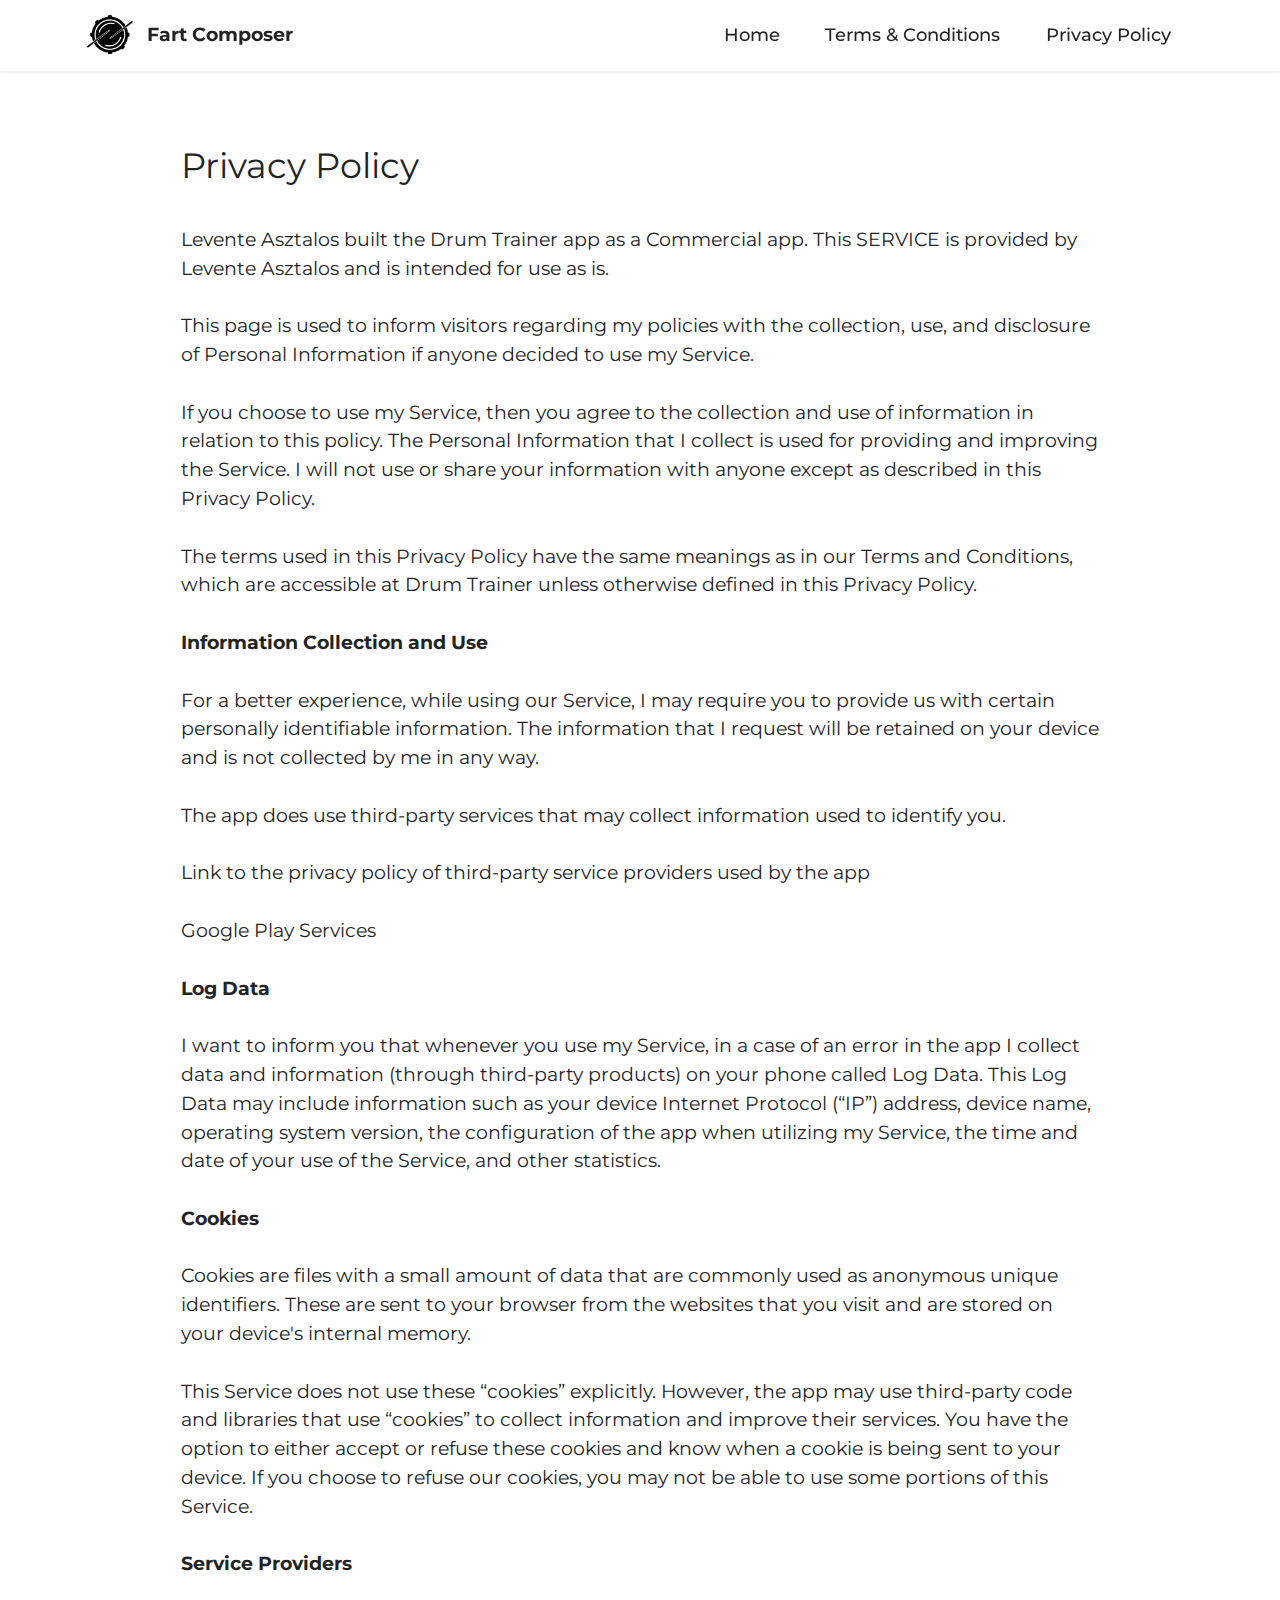
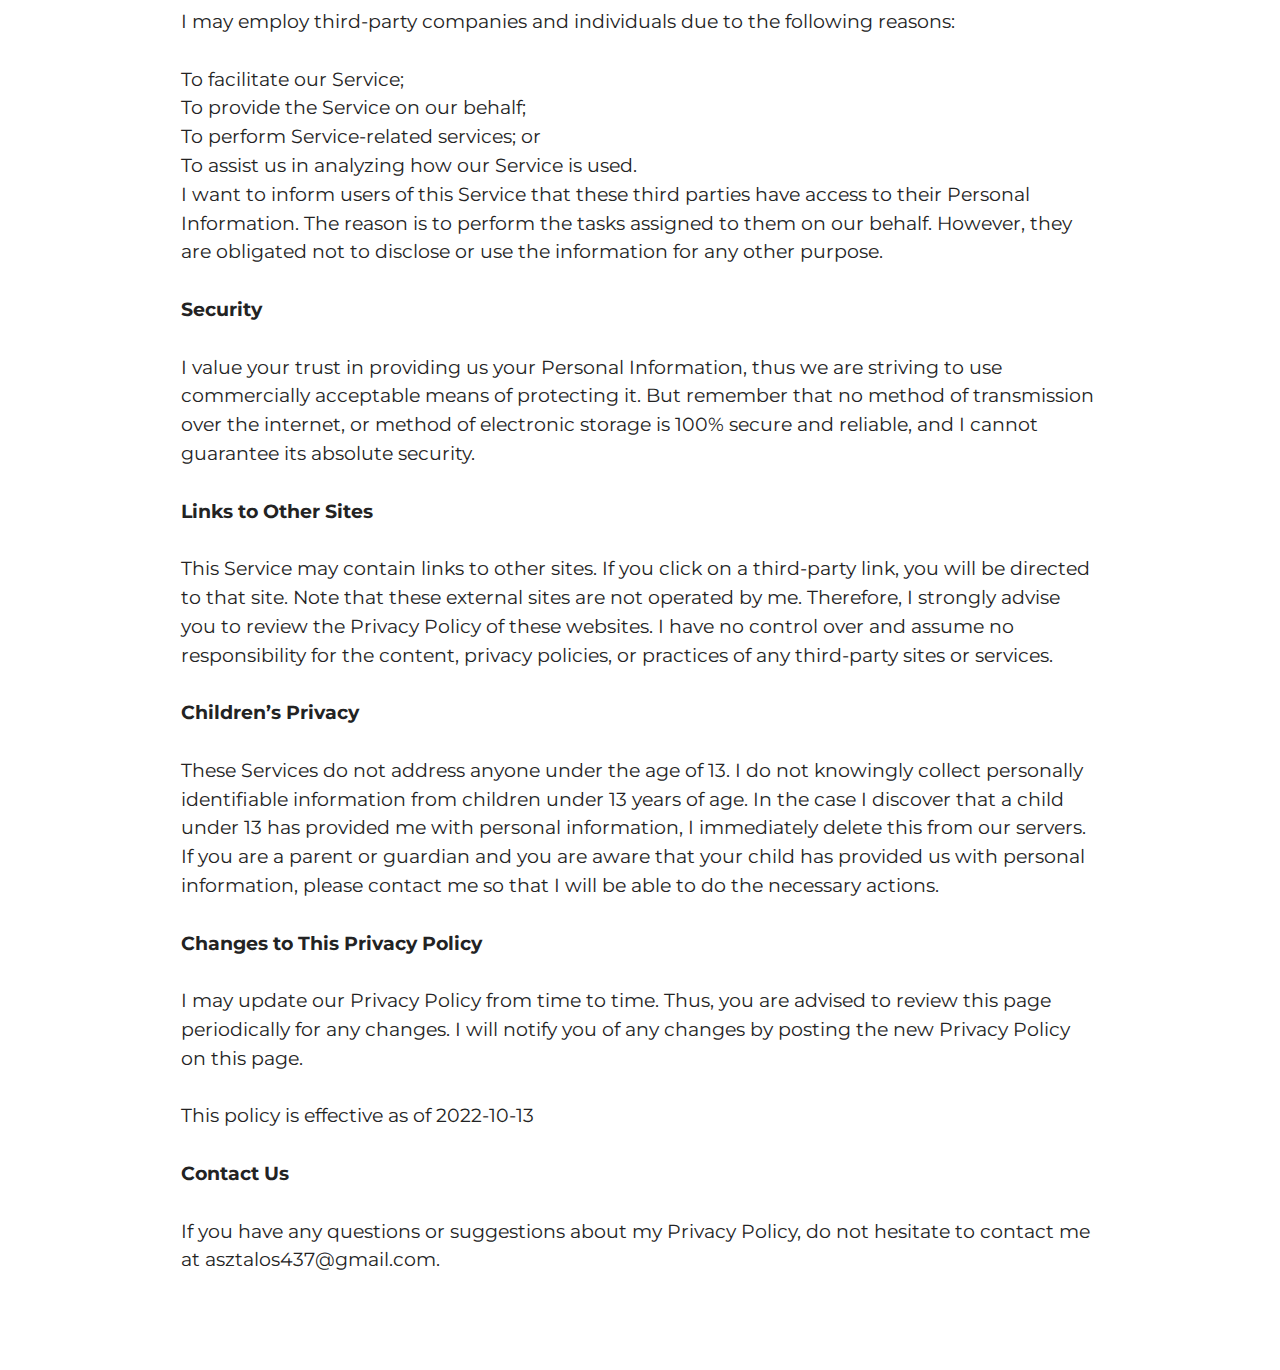
==== privacy.html @ 800f717a "test web hosting" ====
<!DOCTYPE html>
<html  >
<head>
  <!-- Site made with Mobirise Website Builder v5.6.8, https://mobirise.com -->
  <meta charset="UTF-8">
  <meta http-equiv="X-UA-Compatible" content="IE=edge">
  <meta name="generator" content="Mobirise v5.6.8, mobirise.com">
  <meta name="twitter:card" content="summary_large_image"/>
  <meta name="twitter:image:src" content="">
  <meta property="og:image" content="">
  <meta name="twitter:title" content="Privacy Policy">
  <meta name="viewport" content="width=device-width, initial-scale=1, minimum-scale=1">
  <link rel="shortcut icon" href="assets/images/appstore-80x80.png" type="image/x-icon">
  <meta name="description" content="">
  
  
  <title>Privacy Policy</title>
  <link rel="stylesheet" href="assets/bootstrap/css/bootstrap.min.css">
  <link rel="stylesheet" href="assets/bootstrap/css/bootstrap-grid.min.css">
  <link rel="stylesheet" href="assets/bootstrap/css/bootstrap-reboot.min.css">
  <link rel="stylesheet" href="assets/dropdown/css/style.css">
  <link rel="stylesheet" href="assets/socicon/css/styles.css">
  <link rel="stylesheet" href="assets/theme/css/style.css">
  <link rel="preload" href="https://fonts.googleapis.com/css?family=Montserrat:100,200,300,400,500,600,700,800,900,100i,200i,300i,400i,500i,600i,700i,800i,900i&display=swap" as="style" onload="this.onload=null;this.rel='stylesheet'">
  <noscript><link rel="stylesheet" href="https://fonts.googleapis.com/css?family=Montserrat:100,200,300,400,500,600,700,800,900,100i,200i,300i,400i,500i,600i,700i,800i,900i&display=swap"></noscript>
  <link rel="preload" as="style" href="assets/mobirise/css/mbr-additional.css"><link rel="stylesheet" href="assets/mobirise/css/mbr-additional.css" type="text/css">
  
  
  
  
</head>
<body>
  
  <section data-bs-version="5.1" class="menu menu2 cid-t4uLOa048w" once="menu" id="menu2-q">
    
    <nav class="navbar navbar-dropdown navbar-fixed-top navbar-expand-lg">
        <div class="container">
            <div class="navbar-brand">
                <span class="navbar-logo">
                    <a href="https://drumtrainerapp.com/">
                        <img src="assets/images/appstore-80x80.png" alt="Mobirise Website Builder" style="height: 3rem;">
                    </a>
                </span>
                <span class="navbar-caption-wrap"><a class="navbar-caption text-black text-primary display-7" href="https://drumtrainerapp.com/">Fart Composer</a></span>
            </div>
            <button class="navbar-toggler" type="button" data-toggle="collapse" data-bs-toggle="collapse" data-target="#navbarSupportedContent" data-bs-target="#navbarSupportedContent" aria-controls="navbarNavAltMarkup" aria-expanded="false" aria-label="Toggle navigation">
                <div class="hamburger">
                    <span></span>
                    <span></span>
                    <span></span>
                    <span></span>
                </div>
            </button>
            <div class="collapse navbar-collapse" id="navbarSupportedContent">
                <ul class="navbar-nav nav-dropdown nav-right" data-app-modern-menu="true"><li class="nav-item"><a class="nav-link link text-black text-primary display-4" href="home.html">Home</a></li>
                    <li class="nav-item"><a class="nav-link link text-black text-primary display-4" href="terms.html">Terms &amp; Conditions</a></li>
                    <li class="nav-item"><a class="nav-link link text-black text-primary display-4" href="privacy.html">Privacy Policy</a>
                    </li></ul>
                
                
            </div>
        </div>
    </nav>
</section>

<section data-bs-version="5.1" class="content5 cid-t4uNiTgPEE" id="content5-x">
    
    <div class="container">
        <div class="row justify-content-center">
            <div class="col-md-12 col-lg-10">
                
                <h4 class="mbr-section-subtitle mbr-fonts-style mb-4 display-5">Privacy Policy</h4>
                <p class="mbr-text mbr-fonts-style display-7">Levente Asztalos built the Drum Trainer app as a Commercial app. This SERVICE is provided by Levente Asztalos and is intended for use as is.<br><br>This page is used to inform visitors regarding my policies with the collection, use, and disclosure of Personal Information if anyone decided to use my Service.<br><br>If you choose to use my Service, then you agree to the collection and use of information in relation to this policy. The Personal Information that I collect is used for providing and improving the Service. I will not use or share your information with anyone except as described in this Privacy Policy.<br><br>The terms used in this Privacy Policy have the same meanings as in our Terms and Conditions, which are accessible at Drum Trainer unless otherwise defined in this Privacy Policy.<br><br><strong>Information Collection and Use</strong><br><br>For a better experience, while using our Service, I may require you to provide us with certain personally identifiable information. The information that I request will be retained on your device and is not collected by me in any way.<br><br>The app does use third-party services that may collect information used to identify you.<br><br>Link to the privacy policy of third-party service providers used by the app<br><br>Google Play Services<br><br><strong>Log Data</strong><br><br>I want to inform you that whenever you use my Service, in a case of an error in the app I collect data and information (through third-party products) on your phone called Log Data. This Log Data may include information such as your device Internet Protocol (“IP”) address, device name, operating system version, the configuration of the app when utilizing my Service, the time and date of your use of the Service, and other statistics.<br><br><strong>Cookies</strong><br><br>Cookies are files with a small amount of data that are commonly used as anonymous unique identifiers. These are sent to your browser from the websites that you visit and are stored on your device's internal memory.<br><br>This Service does not use these “cookies” explicitly. However, the app may use third-party code and libraries that use “cookies” to collect information and improve their services. You have the option to either accept or refuse these cookies and know when a cookie is being sent to your device. If you choose to refuse our cookies, you may not be able to use some portions of this Service.<br><br><strong>Service Providers</strong><br><br>I may employ third-party companies and individuals due to the following reasons:<br><br>To facilitate our Service;<br>To provide the Service on our behalf;<br>To perform Service-related services; or<br>To assist us in analyzing how our Service is used.<br>I want to inform users of this Service that these third parties have access to their Personal Information. The reason is to perform the tasks assigned to them on our behalf. However, they are obligated not to disclose or use the information for any other purpose.<br><br><strong>Security</strong><br><br>I value your trust in providing us your Personal Information, thus we are striving to use commercially acceptable means of protecting it. But remember that no method of transmission over the internet, or method of electronic storage is 100% secure and reliable, and I cannot guarantee its absolute security.<br><br><strong>Links to Other Sites</strong><br><br>This Service may contain links to other sites. If you click on a third-party link, you will be directed to that site. Note that these external sites are not operated by me. Therefore, I strongly advise you to review the Privacy Policy of these websites. I have no control over and assume no responsibility for the content, privacy policies, or practices of any third-party sites or services.<br><br><strong>Children’s Privacy</strong><br><br>These Services do not address anyone under the age of 13. I do not knowingly collect personally identifiable information from children under 13 years of age. In the case I discover that a child under 13 has provided me with personal information, I immediately delete this from our servers. If you are a parent or guardian and you are aware that your child has provided us with personal information, please contact me so that I will be able to do the necessary actions.<br><br><strong>Changes to This Privacy Policy</strong><br><br>I may update our Privacy Policy from time to time. Thus, you are advised to review this page periodically for any changes. I will notify you of any changes by posting the new Privacy Policy on this page.<br><br>This policy is effective as of 2022-10-13<br><br><strong>Contact Us</strong><br><br>If you have any questions or suggestions about my Privacy Policy, do not hesitate to contact me at asztalos437@gmail.com.</p>
            </div>
        </div>
    </div>

</body>
</html>
---- assets/dropdown/css/style.css ----
.navbar-dropdown {
  left: 0;
  padding: 0;
  position: absolute;
  right: 0;
  top: 0;
  transition: all 0.45s ease;
  z-index: 1030;
  background: #282828; }
  .navbar-dropdown .navbar-logo {
    margin-right: 0.8rem;
    transition: margin 0.3s ease-in-out;
    vertical-align: middle; }
    .navbar-dropdown .navbar-logo img {
      height: 3.125rem;
      transition: all 0.3s ease-in-out; }
    .navbar-dropdown .navbar-logo.mbr-iconfont {
      font-size: 3.125rem;
      line-height: 3.125rem; }
  .navbar-dropdown .navbar-caption {
    font-weight: 700;
    white-space: normal;
    vertical-align: -4px;
    line-height: 3.125rem !important; }
    .navbar-dropdown .navbar-caption, .navbar-dropdown .navbar-caption:hover {
      color: inherit;
      text-decoration: none; }
  .navbar-dropdown .mbr-iconfont + .navbar-caption {
    vertical-align: -1px; }
  .navbar-dropdown.navbar-fixed-top {
    position: fixed; }
  .navbar-dropdown .navbar-brand span {
    vertical-align: -4px; }
  .navbar-dropdown.bg-color.transparent {
    background: none; }
  .navbar-dropdown.navbar-short .navbar-brand {
    padding: 0.625rem 0; }
    .navbar-dropdown.navbar-short .navbar-brand span {
      vertical-align: -1px; }
  .navbar-dropdown.navbar-short .navbar-caption {
    line-height: 2.375rem !important;
    vertical-align: -2px; }
  .navbar-dropdown.navbar-short .navbar-logo {
    margin-right: 0.5rem; }
    .navbar-dropdown.navbar-short .navbar-logo img {
      height: 2.375rem; }
    .navbar-dropdown.navbar-short .navbar-logo.mbr-iconfont {
      font-size: 2.375rem;
      line-height: 2.375rem; }
  .navbar-dropdown.navbar-short .mbr-table-cell {
    height: 3.625rem; }
  .navbar-dropdown .navbar-close {
    left: 0.6875rem;
    position: fixed;
    top: 0.75rem;
    z-index: 1000; }
  .navbar-dropdown .hamburger-icon {
    content: "";
    display: inline-block;
    vertical-align: middle;
    width: 16px;
    -webkit-box-shadow: 0 -6px 0 1px #282828,0 0 0 1px #282828,0 6px 0 1px #282828;
    -moz-box-shadow: 0 -6px 0 1px #282828,0 0 0 1px #282828,0 6px 0 1px #282828;
    box-shadow: 0 -6px 0 1px #282828,0 0 0 1px #282828,0 6px 0 1px #282828; }

.dropdown-menu .dropdown-toggle[data-toggle="dropdown-submenu"]::after {
  border-bottom: 0.35em solid transparent;
  border-left: 0.35em solid;
  border-right: 0;
  border-top: 0.35em solid transparent;
  margin-left: 0.3rem; }

.dropdown-menu .dropdown-item:focus {
  outline: 0; }

.nav-dropdown {
  font-size: 0.75rem;
  font-weight: 500;
  height: auto !important; }
  .nav-dropdown .nav-btn {
    padding-left: 1rem; }
  .nav-dropdown .link {
    margin: .667em 1.667em;
    font-weight: 500;
    padding: 0;
    transition: color .2s ease-in-out; }
    .nav-dropdown .link.dropdown-toggle {
      margin-right: 2.583em; }
      .nav-dropdown .link.dropdown-toggle::after {
        margin-left: .25rem;
        border-top: 0.35em solid;
        border-right: 0.35em solid transparent;
        border-left: 0.35em solid transparent;
        border-bottom: 0; }
      .nav-dropdown .link.dropdown-toggle[aria-expanded="true"] {
        margin: 0;
        padding: 0.667em 3.263em  0.667em 1.667em; }
  .nav-dropdown .link::after,
  .nav-dropdown .dropdown-item::after {
    color: inherit; }
  .nav-dropdown .btn {
    font-size: 0.75rem;
    font-weight: 700;
    letter-spacing: 0;
    margin-bottom: 0;
    padding-left: 1.25rem;
    padding-right: 1.25rem; }
  .nav-dropdown .dropdown-menu {
    border-radius: 0;
    border: 0;
    left: 0;
    margin: 0;
    padding-bottom: 1.25rem;
    padding-top: 1.25rem;
    position: relative; }
  .nav-dropdown .dropdown-submenu {
    margin-left: 0.125rem;
    top: 0; }
  .nav-dropdown .dropdown-item {
    font-weight: 500;
    line-height: 2;
    padding: 0.3846em 4.615em 0.3846em 1.5385em;
    position: relative;
    transition: color .2s ease-in-out, background-color .2s ease-in-out; }
    .nav-dropdown .dropdown-item::after {
      margin-top: -0.3077em;
      position: absolute;
      right: 1.1538em;
      top: 50%; }
    .nav-dropdown .dropdown-item:focus, .nav-dropdown .dropdown-item:hover {
      background: none; }

@media (max-width: 767px) {
  .nav-dropdown.navbar-toggleable-sm {
    bottom: 0;
    display: none;
    left: 0;
    overflow-x: hidden;
    position: fixed;
    top: 0;
    transform: translateX(-100%);
    -ms-transform: translateX(-100%);
    -webkit-transform: translateX(-100%);
    width: 18.75rem;
    z-index: 999; } }
.nav-dropdown.navbar-toggleable-xl {
  bottom: 0;
  display: none;
  left: 0;
  overflow-x: hidden;
  position: fixed;
  top: 0;
  transform: translateX(-100%);
  -ms-transform: translateX(-100%);
  -webkit-transform: translateX(-100%);
  width: 18.75rem;
  z-index: 999; }

.nav-dropdown-sm {
  display: block !important;
  overflow-x: hidden;
  overflow: auto;
  padding-top: 3.875rem; }
  .nav-dropdown-sm::after {
    content: "";
    display: block;
    height: 3rem;
    width: 100%; }
  .nav-dropdown-sm.collapse.in ~ .navbar-close {
    display: block !important; }
  .nav-dropdown-sm.collapsing, .nav-dropdown-sm.collapse.in {
    transform: translateX(0);
    -ms-transform: translateX(0);
    -webkit-transform: translateX(0);
    transition: all 0.25s ease-out;
    -webkit-transition: all 0.25s ease-out;
    background: #282828; }
  .nav-dropdown-sm.collapsing[aria-expanded="false"] {
    transform: translateX(-100%);
    -ms-transform: translateX(-100%);
    -webkit-transform: translateX(-100%); }
  .nav-dropdown-sm .nav-item {
    display: block;
    margin-left: 0 !important;
    padding-left: 0; }
  .nav-dropdown-sm .link,
  .nav-dropdown-sm .dropdown-item {
    border-top: 1px dotted rgba(255, 255, 255, 0.1);
    font-size: 0.8125rem;
    line-height: 1.6;
    margin: 0 !important;
    padding: 0.875rem 2.4rem 0.875rem 1.5625rem !important;
    position: relative;
    white-space: normal; }
    .nav-dropdown-sm .link:focus, .nav-dropdown-sm .link:hover,
    .nav-dropdown-sm .dropdown-item:focus,
    .nav-dropdown-sm .dropdown-item:hover {
      background: rgba(0, 0, 0, 0.2) !important;
      color: #c0a375; }
  .nav-dropdown-sm .nav-btn {
    position: relative;
    padding: 1.5625rem 1.5625rem 0 1.5625rem; }
    .nav-dropdown-sm .nav-btn::before {
      border-top: 1px dotted rgba(255, 255, 255, 0.1);
      content: "";
      left: 0;
      position: absolute;
      top: 0;
      width: 100%; }
    .nav-dropdown-sm .nav-btn + .nav-btn {
      padding-top: 0.625rem; }
      .nav-dropdown-sm .nav-btn + .nav-btn::before {
        display: none; }
  .nav-dropdown-sm .btn {
    padding: 0.625rem 0; }
  .nav-dropdown-sm .dropdown-toggle[data-toggle="dropdown-submenu"]::after {
    margin-left: .25rem;
    border-top: 0.35em solid;
    border-right: 0.35em solid transparent;
    border-left: 0.35em solid transparent;
    border-bottom: 0; }
  .nav-dropdown-sm .dropdown-toggle[data-toggle="dropdown-submenu"][aria-expanded="true"]::after {
    border-top: 0;
    border-right: 0.35em solid transparent;
    border-left: 0.35em solid transparent;
    border-bottom: 0.35em solid; }
  .nav-dropdown-sm .dropdown-menu {
    margin: 0;
    padding: 0;
    position: relative;
    top: 0;
    left: 0;
    width: 100%;
    border: 0;
    float: none;
    border-radius: 0;
    background: none; }
  .nav-dropdown-sm .dropdown-submenu {
    left: 100%;
    margin-left: 0.125rem;
    margin-top: -1.25rem;
    top: 0; }

.navbar-toggleable-sm .nav-dropdown .dropdown-menu {
  position: absolute; }

.navbar-toggleable-sm .nav-dropdown .dropdown-submenu {
  left: 100%;
  margin-left: 0.125rem;
  margin-top: -1.25rem;
  top: 0; }

.navbar-toggleable-sm.opened .nav-dropdown .dropdown-menu {
  position: relative; }

.navbar-toggleable-sm.opened .nav-dropdown .dropdown-submenu {
  left: 0;
  margin-left: 00rem;
  margin-top: 0rem;
  top: 0; }

.is-builder .nav-dropdown.collapsing {
  transition: none !important; }
---- assets/socicon/css/styles.css ----
@charset "UTF-8";

@font-face {
  font-family: 'Socicon';
  src:  url('../fonts/socicon.eot');
  src:  url('../fonts/socicon.eot?#iefix') format('embedded-opentype'),
    url('../fonts/socicon.woff2') format('woff2'),
    url('../fonts/socicon.ttf') format('truetype'),
    url('../fonts/socicon.woff') format('woff'),
    url('../fonts/socicon.svg#socicon') format('svg');
  font-weight: normal;
  font-style: normal;
  font-display: swap;
}

[data-icon]:before {
  font-family: "socicon" !important;
  content: attr(data-icon);
  font-style: normal !important;
  font-weight: normal !important;
  font-variant: normal !important;
  text-transform: none !important;
  speak: none;
  line-height: 1;
  -webkit-font-smoothing: antialiased;
  -moz-osx-font-smoothing: grayscale;
}

[class^="socicon-"], [class*=" socicon-"] {
  /* use !important to prevent issues with browser extensions that change fonts */
  font-family: 'Socicon' !important;
  speak: none;
  font-style: normal;
  font-weight: normal;
  font-variant: normal;
  text-transform: none;
  line-height: 1;

  /* Better Font Rendering =========== */
  -webkit-font-smoothing: antialiased;
  -moz-osx-font-smoothing: grayscale;
}

.socicon-eitaa:before {
  content: "\e97c";
}
.socicon-soroush:before {
  content: "\e97d";
}
.socicon-bale:before {
  content: "\e97e";
}
.socicon-zazzle:before {
  content: "\e97b";
}
.socicon-society6:before {
  content: "\e97a";
}
.socicon-redbubble:before {
  content: "\e979";
}
.socicon-avvo:before {
  content: "\e978";
}
.socicon-stitcher:before {
  content: "\e977";
}
.socicon-googlehangouts:before {
  content: "\e974";
}
.socicon-dlive:before {
  content: "\e975";
}
.socicon-vsco:before {
  content: "\e976";
}
.socicon-flipboard:before {
  content: "\e973";
}
.socicon-ubuntu:before {
  content: "\e958";
}
.socicon-artstation:before {
  content: "\e959";
}
.socicon-invision:before {
  content: "\e95a";
}
.socicon-torial:before {
  content: "\e95b";
}
.socicon-collectorz:before {
  content: "\e95c";
}
.socicon-seenthis:before {
  content: "\e95d";
}
.socicon-googleplaymusic:before {
  content: "\e95e";
}
.socicon-debian:before {
  content: "\e95f";
}
.socicon-filmfreeway:before {
  content: "\e960";
}
.socicon-gnome:before {
  content: "\e961";
}
.socicon-itchio:before {
  content: "\e962";
}
.socicon-jamendo:before {
  content: "\e963";
}
.socicon-mix:before {
  content: "\e964";
}
.socicon-sharepoint:before {
  content: "\e965";
}
.socicon-tinder:before {
  content: "\e966";
}
.socicon-windguru:before {
  content: "\e967";
}
.socicon-cdbaby:before {
  content: "\e968";
}
.socicon-elementaryos:before {
  content: "\e969";
}
.socicon-stage32:before {
  content: "\e96a";
}
.socicon-tiktok:before {
  content: "\e96b";
}
.socicon-gitter:before {
  content: "\e96c";
}
.socicon-letterboxd:before {
  content: "\e96d";
}
.socicon-threema:before {
  content: "\e96e";
}
.socicon-splice:before {
  content: "\e96f";
}
.socicon-metapop:before {
  content: "\e970";
}
.socicon-naver:before {
  content: "\e971";
}
.socicon-remote:before {
  content: "\e972";
}
.socicon-internet:before {
  content: "\e957";
}
.socicon-moddb:before {
  content: "\e94b";
}
.socicon-indiedb:before {
  content: "\e94c";
}
.socicon-traxsource:before {
  content: "\e94d";
}
.socicon-gamefor:before {
  content: "\e94e";
}
.socicon-pixiv:before {
  content: "\e94f";
}
.socicon-myanimelist:before {
  content: "\e950";
}
.socicon-blackberry:before {
  content: "\e951";
}
.socicon-wickr:before {
  content: "\e952";
}
.socicon-spip:before {
  content: "\e953";
}
.socicon-napster:before {
  content: "\e954";
}
.socicon-beatport:before {
  content: "\e955";
}
.socicon-hackerone:before {
  content: "\e956";
}
.socicon-hackernews:before {
  content: "\e946";
}
.socicon-smashwords:before {
  content: "\e947";
}
.socicon-kobo:before {
  content: "\e948";
}
.socicon-bookbub:before {
  content: "\e949";
}
.socicon-mailru:before {
  content: "\e94a";
}
.socicon-gitlab:before {
  content: "\e945";
}
.socicon-instructables:before {
  content: "\e944";
}
.socicon-portfolio:before {
  content: "\e943";
}
.socicon-codered:before {
  content: "\e940";
}
.socicon-origin:before {
  content: "\e941";
}
.socicon-nextdoor:before {
  content: "\e942";
}
.socicon-udemy:before {
  content: "\e93f";
}
.socicon-livemaster:before {
  content: "\e93e";
}
.socicon-crunchbase:before {
  content: "\e93b";
}
.socicon-homefy:before {
  content: "\e93c";
}
.socicon-calendly:before {
  content: "\e93d";
}
.socicon-realtor:before {
  content: "\e90f";
}
.socicon-tidal:before {
  content: "\e910";
}
.socicon-qobuz:before {
  content: "\e911";
}
.socicon-natgeo:before {
  content: "\e912";
}
.socicon-mastodon:before {
  content: "\e913";
}
.socicon-unsplash:before {
  content: "\e914";
}
.socicon-homeadvisor:before {
  content: "\e915";
}
.socicon-angieslist:before {
  content: "\e916";
}
.socicon-codepen:before {
  content: "\e917";
}
.socicon-slack:before {
  content: "\e918";
}
.socicon-openaigym:before {
  content: "\e919";
}
.socicon-logmein:before {
  content: "\e91a";
}
.socicon-fiverr:before {
  content: "\e91b";
}
.socicon-gotomeeting:before {
  content: "\e91c";
}
.socicon-aliexpress:before {
  content: "\e91d";
}
.socicon-guru:before {
  content: "\e91e";
}
.socicon-appstore:before {
  content: "\e91f";
}
.socicon-homes:before {
  content: "\e920";
}
.socicon-zoom:before {
  content: "\e921";
}
.socicon-alibaba:before {
  content: "\e922";
}
.socicon-craigslist:before {
  content: "\e923";
}
.socicon-wix:before {
  content: "\e924";
}
.socicon-redfin:before {
  content: "\e925";
}
.socicon-googlecalendar:before {
  content: "\e926";
}
.socicon-shopify:before {
  content: "\e927";
}
.socicon-freelancer:before {
  content: "\e928";
}
.socicon-seedrs:before {
  content: "\e929";
}
.socicon-bing:before {
  content: "\e92a";
}
.socicon-doodle:before {
  content: "\e92b";
}
.socicon-bonanza:before {
  content: "\e92c";
}
.socicon-squarespace:before {
  content: "\e92d";
}
.socicon-toptal:before {
  content: "\e92e";
}
.socicon-gust:before {
  content: "\e92f";
}
.socicon-ask:before {
  content: "\e930";
}
.socicon-trulia:before {
  content: "\e931";
}
.socicon-loomly:before {
  content: "\e932";
}
.socicon-ghost:before {
  content: "\e933";
}
.socicon-upwork:before {
  content: "\e934";
}
.socicon-fundable:before {
  content: "\e935";
}
.socicon-booking:before {
  content: "\e936";
}
.socicon-googlemaps:before {
  content: "\e937";
}
.socicon-zillow:before {
  content: "\e938";
}
.socicon-niconico:before {
  content: "\e939";
}
.socicon-toneden:before {
  content: "\e93a";
}
.socicon-augment:before {
  content: "\e908";
}
.socicon-bitbucket:before {
  content: "\e909";
}
.socicon-fyuse:before {
  content: "\e90a";
}
.socicon-yt-gaming:before {
  content: "\e90b";
}
.socicon-sketchfab:before {
  content: "\e90c";
}
.socicon-mobcrush:before {
  content: "\e90d";
}
.socicon-microsoft:before {
  content: "\e90e";
}
.socicon-pandora:before {
  content: "\e907";
}
.socicon-messenger:before {
  content: "\e906";
}
.socicon-gamewisp:before {
  content: "\e905";
}
.socicon-bloglovin:before {
  content: "\e904";
}
.socicon-tunein:before {
  content: "\e903";
}
.socicon-gamejolt:before {
  content: "\e901";
}
.socicon-trello:before {
  content: "\e902";
}
.socicon-spreadshirt:before {
  content: "\e900";
}
.socicon-500px:before {
  content: "\e000";
}
.socicon-8tracks:before {
  content: "\e001";
}
.socicon-airbnb:before {
  content: "\e002";
}
.socicon-alliance:before {
  content: "\e003";
}
.socicon-amazon:before {
  content: "\e004";
}
.socicon-amplement:before {
  content: "\e005";
}
.socicon-android:before {
  content: "\e006";
}
.socicon-angellist:before {
  content: "\e007";
}
.socicon-apple:before {
  content: "\e008";
}
.socicon-appnet:before {
  content: "\e009";
}
.socicon-baidu:before {
  content: "\e00a";
}
.socicon-bandcamp:before {
  content: "\e00b";
}
.socicon-battlenet:before {
  content: "\e00c";
}
.socicon-mixer:before {
  content: "\e00d";
}
.socicon-bebee:before {
  content: "\e00e";
}
.socicon-bebo:before {
  content: "\e00f";
}
.socicon-behance:before {
  content: "\e010";
}
.socicon-blizzard:before {
  content: "\e011";
}
.socicon-blogger:before {
  content: "\e012";
}
.socicon-buffer:before {
  content: "\e013";
}
.socicon-chrome:before {
  content: "\e014";
}
.socicon-coderwall:before {
  content: "\e015";
}
.socicon-curse:before {
  content: "\e016";
}
.socicon-dailymotion:before {
  content: "\e017";
}
.socicon-deezer:before {
  content: "\e018";
}
.socicon-delicious:before {
  content: "\e019";
}
.socicon-deviantart:before {
  content: "\e01a";
}
.socicon-diablo:before {
  content: "\e01b";
}
.socicon-digg:before {
  content: "\e01c";
}
.socicon-discord:before {
  content: "\e01d";
}
.socicon-disqus:before {
  content: "\e01e";
}
.socicon-douban:before {
  content: "\e01f";
}
.socicon-draugiem:before {
  content: "\e020";
}
.socicon-dribbble:before {
  content: "\e021";
}
.socicon-drupal:before {
  content: "\e022";
}
.socicon-ebay:before {
  content: "\e023";
}
.socicon-ello:before {
  content: "\e024";
}
.socicon-endomodo:before {
  content: "\e025";
}
.socicon-envato:before {
  content: "\e026";
}
.socicon-etsy:before {
  content: "\e027";
}
.socicon-facebook:before {
  content: "\e028";
}
.socicon-feedburner:before {
  content: "\e029";
}
.socicon-filmweb:before {
  content: "\e02a";
}
.socicon-firefox:before {
  content: "\e02b";
}
.socicon-flattr:before {
  content: "\e02c";
}
.socicon-flickr:before {
  content: "\e02d";
}
.socicon-formulr:before {
  content: "\e02e";
}
.socicon-forrst:before {
  content: "\e02f";
}
.socicon-foursquare:before {
  content: "\e030";
}
.socicon-friendfeed:before {
  content: "\e031";
}
.socicon-github:before {
  content: "\e032";
}
.socicon-goodreads:before {
  content: "\e033";
}
.socicon-google:before {
  content: "\e034";
}
.socicon-googlescholar:before {
  content: "\e035";
}
.socicon-googlegroups:before {
  content: "\e036";
}
.socicon-googlephotos:before {
  content: "\e037";
}
.socicon-googleplus:before {
  content: "\e038";
}
.socicon-grooveshark:before {
  content: "\e039";
}
.socicon-hackerrank:before {
  content: "\e03a";
}
.socicon-hearthstone:before {
  content: "\e03b";
}
.socicon-hellocoton:before {
  content: "\e03c";
}
.socicon-heroes:before {
  content: "\e03d";
}
.socicon-smashcast:before {
  content: "\e03e";
}
.socicon-horde:before {
  content: "\e03f";
}
.socicon-houzz:before {
  content: "\e040";
}
.socicon-icq:before {
  content: "\e041";
}
.socicon-identica:before {
  content: "\e042";
}
.socicon-imdb:before {
  content: "\e043";
}
.socicon-instagram:before {
  content: "\e044";
}
.socicon-issuu:before {
  content: "\e045";
}
.socicon-istock:before {
  content: "\e046";
}
.socicon-itunes:before {
  content: "\e047";
}
.socicon-keybase:before {
  content: "\e048";
}
.socicon-lanyrd:before {
  content: "\e049";
}
.socicon-lastfm:before {
  content: "\e04a";
}
.socicon-line:before {
  content: "\e04b";
}
.socicon-linkedin:before {
  content: "\e04c";
}
.socicon-livejournal:before {
  content: "\e04d";
}
.socicon-lyft:before {
  content: "\e04e";
}
.socicon-macos:before {
  content: "\e04f";
}
.socicon-mail:before {
  content: "\e050";
}
.socicon-medium:before {
  content: "\e051";
}
.socicon-meetup:before {
  content: "\e052";
}
.socicon-mixcloud:before {
  content: "\e053";
}
.socicon-modelmayhem:before {
  content: "\e054";
}
.socicon-mumble:before {
  content: "\e055";
}
.socicon-myspace:before {
  content: "\e056";
}
.socicon-newsvine:before {
  content: "\e057";
}
.socicon-nintendo:before {
  content: "\e058";
}
.socicon-npm:before {
  content: "\e059";
}
.socicon-odnoklassniki:before {
  content: "\e05a";
}
.socicon-openid:before {
  content: "\e05b";
}
.socicon-opera:before {
  content: "\e05c";
}
.socicon-outlook:before {
  content: "\e05d";
}
.socicon-overwatch:before {
  content: "\e05e";
}
.socicon-patreon:before {
  content: "\e05f";
}
.socicon-paypal:before {
  content: "\e060";
}
.socicon-periscope:before {
  content: "\e061";
}
.socicon-persona:before {
  content: "\e062";
}
.socicon-pinterest:before {
  content: "\e063";
}
.socicon-play:before {
  content: "\e064";
}
.socicon-player:before {
  content: "\e065";
}
.socicon-playstation:before {
  content: "\e066";
}
.socicon-pocket:before {
  content: "\e067";
}
.socicon-qq:before {
  content: "\e068";
}
.socicon-quora:before {
  content: "\e069";
}
.socicon-raidcall:before {
  content: "\e06a";
}
.socicon-ravelry:before {
  content: "\e06b";
}
.socicon-reddit:before {
  content: "\e06c";
}
.socicon-renren:before {
  content: "\e06d";
}
.socicon-researchgate:before {
  content: "\e06e";
}
.socicon-residentadvisor:before {
  content: "\e06f";
}
.socicon-reverbnation:before {
  content: "\e070";
}
.socicon-rss:before {
  content: "\e071";
}
.socicon-sharethis:before {
  content: "\e072";
}
.socicon-skype:before {
  content: "\e073";
}
.socicon-slideshare:before {
  content: "\e074";
}
.socicon-smugmug:before {
  content: "\e075";
}
.socicon-snapchat:before {
  content: "\e076";
}
.socicon-songkick:before {
  content: "\e077";
}
.socicon-soundcloud:before {
  content: "\e078";
}
.socicon-spotify:before {
  content: "\e079";
}
.socicon-stackexchange:before {
  content: "\e07a";
}
.socicon-stackoverflow:before {
  content: "\e07b";
}
.socicon-starcraft:before {
  content: "\e07c";
}
.socicon-stayfriends:before {
  content: "\e07d";
}
.socicon-steam:before {
  content: "\e07e";
}
.socicon-storehouse:before {
  content: "\e07f";
}
.socicon-strava:before {
  content: "\e080";
}
.socicon-streamjar:before {
  content: "\e081";
}
.socicon-stumbleupon:before {
  content: "\e082";
}
.socicon-swarm:before {
  content: "\e083";
}
.socicon-teamspeak:before {
  content: "\e084";
}
.socicon-teamviewer:before {
  content: "\e085";
}
.socicon-technorati:before {
  content: "\e086";
}
.socicon-telegram:before {
  content: "\e087";
}
.socicon-tripadvisor:before {
  content: "\e088";
}
.socicon-tripit:before {
  content: "\e089";
}
.socicon-triplej:before {
  content: "\e08a";
}
.socicon-tumblr:before {
  content: "\e08b";
}
.socicon-twitch:before {
  content: "\e08c";
}
.socicon-twitter:before {
  content: "\e08d";
}
.socicon-uber:before {
  content: "\e08e";
}
.socicon-ventrilo:before {
  content: "\e08f";
}
.socicon-viadeo:before {
  content: "\e090";
}
.socicon-viber:before {
  content: "\e091";
}
.socicon-viewbug:before {
  content: "\e092";
}
.socicon-vimeo:before {
  content: "\e093";
}
.socicon-vine:before {
  content: "\e094";
}
.socicon-vkontakte:before {
  content: "\e095";
}
.socicon-warcraft:before {
  content: "\e096";
}
.socicon-wechat:before {
  content: "\e097";
}
.socicon-weibo:before {
  content: "\e098";
}
.socicon-whatsapp:before {
  content: "\e099";
}
.socicon-wikipedia:before {
  content: "\e09a";
}
.socicon-windows:before {
  content: "\e09b";
}
.socicon-wordpress:before {
  content: "\e09c";
}
.socicon-wykop:before {
  content: "\e09d";
}
.socicon-xbox:before {
  content: "\e09e";
}
.socicon-xing:before {
  content: "\e09f";
}
.socicon-yahoo:before {
  content: "\e0a0";
}
.socicon-yammer:before {
  content: "\e0a1";
}
.socicon-yandex:before {
  content: "\e0a2";
}
.socicon-yelp:before {
  content: "\e0a3";
}
.socicon-younow:before {
  content: "\e0a4";
}
.socicon-youtube:before {
  content: "\e0a5";
}
.socicon-zapier:before {
  content: "\e0a6";
}
.socicon-zerply:before {
  content: "\e0a7";
}
.socicon-zomato:before {
  content: "\e0a8";
}
.socicon-zynga:before {
  content: "\e0a9";
}
---- assets/theme/css/style.css ----
@charset "UTF-8";
section {
  background-color: #ffffff;
}

body {
  font-style: normal;
  line-height: 1.5;
  font-weight: 400;
  color: #232323;
  position: relative;
}

button {
  background-color: transparent;
  border-color: transparent;
}

section,
.container,
.container-fluid {
  position: relative;
  word-wrap: break-word;
}

a.mbr-iconfont:hover {
  text-decoration: none;
}

.article .lead p,
.article .lead ul,
.article .lead ol,
.article .lead pre,
.article .lead blockquote {
  margin-bottom: 0;
}

a {
  font-style: normal;
  font-weight: 400;
  cursor: pointer;
}
a, a:hover {
  text-decoration: none;
}

.mbr-section-title {
  font-style: normal;
  line-height: 1.3;
}

.mbr-section-subtitle {
  line-height: 1.3;
}

.mbr-text {
  font-style: normal;
  line-height: 1.7;
}

h1,
h2,
h3,
h4,
h5,
h6,
.display-1,
.display-2,
.display-4,
.display-5,
.display-7,
span,
p,
a {
  line-height: 1;
  word-break: break-word;
  word-wrap: break-word;
  font-weight: 400;
}

b,
strong {
  font-weight: bold;
}

input:-webkit-autofill, input:-webkit-autofill:hover, input:-webkit-autofill:focus, input:-webkit-autofill:active {
  transition-delay: 9999s;
  -webkit-transition-property: background-color, color;
  transition-property: background-color, color;
}

textarea[type=hidden] {
  display: none;
}

section {
  background-position: 50% 50%;
  background-repeat: no-repeat;
  background-size: cover;
}
section .mbr-background-video,
section .mbr-background-video-preview {
  position: absolute;
  bottom: 0;
  left: 0;
  right: 0;
  top: 0;
}

.hidden {
  visibility: hidden;
}

.mbr-z-index20 {
  z-index: 20;
}

/*! Base colors */
.mbr-white {
  color: #ffffff;
}

.mbr-black {
  color: #111111;
}

.mbr-bg-white {
  background-color: #ffffff;
}

.mbr-bg-black {
  background-color: #000000;
}

/*! Text-aligns */
.align-left {
  text-align: left;
}

.align-center {
  text-align: center;
}

.align-right {
  text-align: right;
}

/*! Font-weight  */
.mbr-light {
  font-weight: 300;
}

.mbr-regular {
  font-weight: 400;
}

.mbr-semibold {
  font-weight: 500;
}

.mbr-bold {
  font-weight: 700;
}

/*! Media  */
.media-content {
  flex-basis: 100%;
}

.media-container-row {
  display: flex;
  flex-direction: row;
  flex-wrap: wrap;
  justify-content: center;
  align-content: center;
  align-items: start;
}
.media-container-row .media-size-item {
  width: 400px;
}

.media-container-column {
  display: flex;
  flex-direction: column;
  flex-wrap: wrap;
  justify-content: center;
  align-content: center;
  align-items: stretch;
}
.media-container-column > * {
  width: 100%;
}

@media (min-width: 992px) {
  .media-container-row {
    flex-wrap: nowrap;
  }
}
figure {
  margin-bottom: 0;
  overflow: hidden;
}

figure[mbr-media-size] {
  transition: width 0.1s;
}

img,
iframe {
  display: block;
  width: 100%;
}

.card {
  background-color: transparent;
  border: none;
}

.card-box {
  width: 100%;
}

.card-img {
  text-align: center;
  flex-shrink: 0;
  -webkit-flex-shrink: 0;
}

.media {
  max-width: 100%;
  margin: 0 auto;
}

.mbr-figure {
  align-self: center;
}

.media-container > div {
  max-width: 100%;
}

.mbr-figure img,
.card-img img {
  width: 100%;
}

@media (max-width: 991px) {
  .media-size-item {
    width: auto !important;
  }

  .media {
    width: auto;
  }

  .mbr-figure {
    width: 100% !important;
  }
}
/*! Buttons */
.mbr-section-btn {
  margin-left: -0.6rem;
  margin-right: -0.6rem;
  font-size: 0;
}

.btn {
  font-weight: 600;
  border-width: 1px;
  font-style: normal;
  margin: 0.6rem 0.6rem;
  white-space: normal;
  transition: all 0.2s ease-in-out;
  display: inline-flex;
  align-items: center;
  justify-content: center;
  word-break: break-word;
}

.btn-sm {
  font-weight: 600;
  letter-spacing: 0px;
  transition: all 0.3s ease-in-out;
}

.btn-md {
  font-weight: 600;
  letter-spacing: 0px;
  transition: all 0.3s ease-in-out;
}

.btn-lg {
  font-weight: 600;
  letter-spacing: 0px;
  transition: all 0.3s ease-in-out;
}

.btn-form {
  margin: 0;
}
.btn-form:hover {
  cursor: pointer;
}

nav .mbr-section-btn {
  margin-left: 0rem;
  margin-right: 0rem;
}

/*! Btn icon margin */
.btn .mbr-iconfont,
.btn.btn-sm .mbr-iconfont {
  order: 1;
  cursor: pointer;
  margin-left: 0.5rem;
  vertical-align: sub;
}

.btn.btn-md .mbr-iconfont,
.btn.btn-md .mbr-iconfont {
  margin-left: 0.8rem;
}

.mbr-regular {
  font-weight: 400;
}

.mbr-semibold {
  font-weight: 500;
}

.mbr-bold {
  font-weight: 700;
}

[type=submit] {
  -webkit-appearance: none;
}

/*! Full-screen */
.mbr-fullscreen .mbr-overlay {
  min-height: 100vh;
}

.mbr-fullscreen {
  display: flex;
  display: -moz-flex;
  display: -ms-flex;
  display: -o-flex;
  align-items: center;
  min-height: 100vh;
  padding-top: 3rem;
  padding-bottom: 3rem;
}

/*! Map */
.map {
  height: 25rem;
  position: relative;
}
.map iframe {
  width: 100%;
  height: 100%;
}

/*! Scroll to top arrow */
.mbr-arrow-up {
  bottom: 25px;
  right: 90px;
  position: fixed;
  text-align: right;
  z-index: 5000;
  color: #ffffff;
  font-size: 22px;
}

.mbr-arrow-up a {
  background: rgba(0, 0, 0, 0.2);
  border-radius: 50%;
  color: #fff;
  display: inline-block;
  height: 60px;
  width: 60px;
  border: 2px solid #fff;
  outline-style: none !important;
  position: relative;
  text-decoration: none;
  transition: all 0.3s ease-in-out;
  cursor: pointer;
  text-align: center;
}
.mbr-arrow-up a:hover {
  background-color: rgba(0, 0, 0, 0.4);
}
.mbr-arrow-up a i {
  line-height: 60px;
}

.mbr-arrow-up-icon {
  display: block;
  color: #fff;
}

.mbr-arrow-up-icon::before {
  content: "›";
  display: inline-block;
  font-family: serif;
  font-size: 22px;
  line-height: 1;
  font-style: normal;
  position: relative;
  top: 6px;
  left: -4px;
  transform: rotate(-90deg);
}

/*! Arrow Down */
.mbr-arrow {
  position: absolute;
  bottom: 45px;
  left: 50%;
  width: 60px;
  height: 60px;
  cursor: pointer;
  background-color: rgba(80, 80, 80, 0.5);
  border-radius: 50%;
  transform: translateX(-50%);
}
@media (max-width: 767px) {
  .mbr-arrow {
    display: none;
  }
}
.mbr-arrow > a {
  display: inline-block;
  text-decoration: none;
  outline-style: none;
  -webkit-animation: arrowdown 1.7s ease-in-out infinite;
          animation: arrowdown 1.7s ease-in-out infinite;
  color: #ffffff;
}
.mbr-arrow > a > i {
  position: absolute;
  top: -2px;
  left: 15px;
  font-size: 2rem;
}

#scrollToTop a i::before {
  content: "";
  position: absolute;
  display: block;
  border-bottom: 2.5px solid #fff;
  border-left: 2.5px solid #fff;
  width: 27.8%;
  height: 27.8%;
  left: 50%;
  top: 51%;
  transform: translateY(-30%) translateX(-50%) rotate(135deg);
}

@keyframes arrowdown {
  0% {
    transform: translateY(0px);
  }
  50% {
    transform: translateY(-5px);
  }
  100% {
    transform: translateY(0px);
  }
}
@-webkit-keyframes arrowdown {
  0% {
    transform: translateY(0px);
  }
  50% {
    transform: translateY(-5px);
  }
  100% {
    transform: translateY(0px);
  }
}
@media (max-width: 500px) {
  .mbr-arrow-up {
    left: 0;
    right: 0;
    text-align: center;
  }
}
/*Gradients animation*/
@keyframes gradient-animation {
  from {
    background-position: 0% 100%;
    -webkit-animation-timing-function: ease-in-out;
            animation-timing-function: ease-in-out;
  }
  to {
    background-position: 100% 0%;
    -webkit-animation-timing-function: ease-in-out;
            animation-timing-function: ease-in-out;
  }
}
@-webkit-keyframes gradient-animation {
  from {
    background-position: 0% 100%;
    -webkit-animation-timing-function: ease-in-out;
            animation-timing-function: ease-in-out;
  }
  to {
    background-position: 100% 0%;
    -webkit-animation-timing-function: ease-in-out;
            animation-timing-function: ease-in-out;
  }
}
.bg-gradient {
  background-size: 200% 200%;
  animation: gradient-animation 5s infinite alternate;
  -webkit-animation: gradient-animation 5s infinite alternate;
}

.menu .navbar-brand {
  display: -webkit-flex;
}
.menu .navbar-brand span {
  display: flex;
  display: -webkit-flex;
}
.menu .navbar-brand .navbar-caption-wrap {
  display: -webkit-flex;
}
.menu .navbar-brand .navbar-logo img {
  display: -webkit-flex;
  width: auto;
}
@media (min-width: 768px) and (max-width: 991px) {
  .menu .navbar-toggleable-sm .navbar-nav {
    display: -ms-flexbox;
  }
}
@media (max-width: 991px) {
  .menu .navbar-collapse {
    max-height: 93.5vh;
  }
  .menu .navbar-collapse.show {
    overflow: auto;
  }
}
@media (min-width: 992px) {
  .menu .navbar-nav.nav-dropdown {
    display: -webkit-flex;
  }
  .menu .navbar-toggleable-sm .navbar-collapse {
    display: -webkit-flex !important;
  }
  .menu .collapsed .navbar-collapse {
    max-height: 93.5vh;
  }
  .menu .collapsed .navbar-collapse.show {
    overflow: auto;
  }
}
@media (max-width: 767px) {
  .menu .navbar-collapse {
    max-height: 80vh;
  }
}

.nav-link .mbr-iconfont {
  margin-right: 0.5rem;
}

.navbar {
  display: -webkit-flex;
  -webkit-flex-wrap: wrap;
  -webkit-align-items: center;
  -webkit-justify-content: space-between;
}

.navbar-collapse {
  -webkit-flex-basis: 100%;
  -webkit-flex-grow: 1;
  -webkit-align-items: center;
}

.nav-dropdown .link {
  padding: 0.667em 1.667em !important;
  margin: 0 !important;
}

.nav {
  display: -webkit-flex;
  -webkit-flex-wrap: wrap;
}

.row {
  display: -webkit-flex;
  -webkit-flex-wrap: wrap;
}

.justify-content-center {
  -webkit-justify-content: center;
}

.form-inline {
  display: -webkit-flex;
}

.card-wrapper {
  -webkit-flex: 1;
}

.carousel-control {
  z-index: 10;
  display: -webkit-flex;
}

.carousel-controls {
  display: -webkit-flex;
}

.media {
  display: -webkit-flex;
}

.form-group:focus {
  outline: none;
}

.jq-selectbox__select {
  padding: 7px 0;
  position: relative;
}

.jq-selectbox__dropdown {
  overflow: hidden;
  border-radius: 10px;
  position: absolute;
  top: 100%;
  left: 0 !important;
  width: 100% !important;
}

.jq-selectbox__trigger-arrow {
  right: 0;
  transform: translateY(-50%);
}

.jq-selectbox li {
  padding: 1.07em 0.5em;
}

input[type=range] {
  padding-left: 0 !important;
  padding-right: 0 !important;
}

.modal-dialog,
.modal-content {
  height: 100%;
}

.modal-dialog .carousel-inner {
  height: calc(100vh - 1.75rem);
}
@media (max-width: 575px) {
  .modal-dialog .carousel-inner {
    height: calc(100vh - 1rem);
  }
}

.carousel-item {
  text-align: center;
}

.carousel-item img {
  margin: auto;
}

.navbar-toggler {
  align-self: flex-start;
  padding: 0.25rem 0.75rem;
  font-size: 1.25rem;
  line-height: 1;
  background: transparent;
  border: 1px solid transparent;
  border-radius: 0.25rem;
}

.navbar-toggler:focus,
.navbar-toggler:hover {
  text-decoration: none;
  box-shadow: none;
}

.navbar-toggler-icon {
  display: inline-block;
  width: 1.5em;
  height: 1.5em;
  vertical-align: middle;
  content: "";
  background: no-repeat center center;
  background-size: 100% 100%;
}

.navbar-toggler-left {
  position: absolute;
  left: 1rem;
}

.navbar-toggler-right {
  position: absolute;
  right: 1rem;
}

.card-img {
  width: auto;
}

.menu .navbar.collapsed:not(.beta-menu) {
  flex-direction: column;
}

.carousel-item.active,
.carousel-item-next,
.carousel-item-prev {
  display: flex;
}

.note-air-layout .dropup .dropdown-menu,
.note-air-layout .navbar-fixed-bottom .dropdown .dropdown-menu {
  bottom: initial !important;
}

html,
body {
  height: auto;
  min-height: 100vh;
}

.dropup .dropdown-toggle::after {
  display: none;
}

.form-asterisk {
  font-family: initial;
  position: absolute;
  top: -2px;
  font-weight: normal;
}

.form-control-label {
  position: relative;
  cursor: pointer;
  margin-bottom: 0.357em;
  padding: 0;
}

.alert {
  color: #ffffff;
  border-radius: 0;
  border: 0;
  font-size: 1.1rem;
  line-height: 1.5;
  margin-bottom: 1.875rem;
  padding: 1.25rem;
  position: relative;
  text-align: center;
}
.alert.alert-form::after {
  background-color: inherit;
  bottom: -7px;
  content: "";
  display: block;
  height: 14px;
  left: 50%;
  margin-left: -7px;
  position: absolute;
  transform: rotate(45deg);
  width: 14px;
}

.form-control {
  background-color: #ffffff;
  background-clip: border-box;
  color: #232323;
  line-height: 1rem !important;
  height: auto;
  padding: 0.6rem 1.2rem;
  transition: border-color 0.25s ease 0s;
  border: 1px solid transparent !important;
  border-radius: 4px;
  box-shadow: rgba(0, 0, 0, 0.07) 0px 1px 1px 0px, rgba(0, 0, 0, 0.07) 0px 1px 3px 0px, rgba(0, 0, 0, 0.03) 0px 0px 0px 1px;
}
.form-active .form-control:invalid {
  border-color: red;
}

form .row {
  margin-left: -0.6rem;
  margin-right: -0.6rem;
}
form .row [class*=col] {
  padding-left: 0.6rem;
  padding-right: 0.6rem;
}

form .mbr-section-btn {
  margin: 0;
  padding-left: 0.6rem;
  padding-right: 0.6rem;
}

form .btn {
  display: flex;
  padding: 0.6rem 1.2rem;
  margin: 0;
}

form .form-check-input {
  margin-top: 0.5;
}

textarea.form-control {
  line-height: 1.5rem !important;
}

.form-group {
  margin-bottom: 1.2rem;
}

.form-control,
form .btn {
  min-height: 48px;
}

.gdpr-block label span.textGDPR input[name=gdpr] {
  top: 7px;
}

.form-control:focus {
  box-shadow: none;
}

:focus {
  outline: none;
}

.mbr-overlay {
  background-color: #000;
  bottom: 0;
  left: 0;
  opacity: 0.5;
  position: absolute;
  right: 0;
  top: 0;
  z-index: 0;
  pointer-events: none;
}

blockquote {
  font-style: italic;
  padding: 3rem;
  font-size: 1.09rem;
  position: relative;
  border-left: 3px solid;
}

ul,
ol,
pre,
blockquote {
  margin-bottom: 2.3125rem;
}

.mt-4 {
  margin-top: 2rem !important;
}

.mb-4 {
  margin-bottom: 2rem !important;
}

@media (min-width: 992px) {
  .container {
    padding-left: 16px;
    padding-right: 16px;
  }

  .row {
    margin-left: -16px;
    margin-right: -16px;
  }
  .row > [class*=col] {
    padding-left: 16px;
    padding-right: 16px;
  }
}
@media (min-width: 768px) {
  .container-fluid {
    padding-left: 32px;
    padding-right: 32px;
  }
}
@media (min-width: 768px) and (max-width: 991px) {
  .mbr-container {
    padding-left: 32px;
    padding-right: 32px;
  }
}
@media (max-width: 767px) {
  .mbr-container {
    padding-left: 16px;
    padding-right: 16px;
  }
}
.card-wrapper,
.item-wrapper {
  overflow: hidden;
}

.app-video-wrapper > img {
  opacity: 1;
}

.item {
  position: relative;
}

.dropdown-menu .dropdown-menu {
  left: 100%;
}

.dropdown-item + .dropdown-menu {
  display: none;
}

.dropdown-item:hover + .dropdown-menu,
.dropdown-menu:hover {
  display: block;
}

@media (min-aspect-ratio: 16/9) {
  .mbr-video-foreground {
    height: 300% !important;
    top: -100% !important;
  }
}
@media (max-aspect-ratio: 16/9) {
  .mbr-video-foreground {
    width: 300% !important;
    left: -100% !important;
  }
}.engine {
	position: absolute;
	text-indent: -2400px;
	text-align: center;
	padding: 0;
	top: 0;
	left: -2400px;
}
---- assets/mobirise/css/mbr-additional.css ----
body {
  font-family: Jost;
}
.display-1 {
  font-family: 'Montserrat', sans-serif;
  font-size: 4.6rem;
  line-height: 1.1;
}
.display-1 > .mbr-iconfont {
  font-size: 5.75rem;
}
.display-2 {
  font-family: 'Montserrat', sans-serif;
  font-size: 3rem;
  line-height: 1.1;
}
.display-2 > .mbr-iconfont {
  font-size: 3.75rem;
}
.display-4 {
  font-family: 'Montserrat', sans-serif;
  font-size: 1.1rem;
  line-height: 1.5;
}
.display-4 > .mbr-iconfont {
  font-size: 1.375rem;
}
.display-5 {
  font-family: 'Montserrat', sans-serif;
  font-size: 2.2rem;
  line-height: 1.5;
}
.display-5 > .mbr-iconfont {
  font-size: 2.75rem;
}
.display-7 {
  font-family: 'Montserrat', sans-serif;
  font-size: 1.2rem;
  line-height: 1.5;
}
.display-7 > .mbr-iconfont {
  font-size: 1.5rem;
}
/* ---- Fluid typography for mobile devices ---- */
/* 1.4 - font scale ratio ( bootstrap == 1.42857 ) */
/* 100vw - current viewport width */
/* (48 - 20)  48 == 48rem == 768px, 20 == 20rem == 320px(minimal supported viewport) */
/* 0.65 - min scale variable, may vary */
@media (max-width: 992px) {
  .display-1 {
    font-size: 3.68rem;
  }
}
@media (max-width: 768px) {
  .display-1 {
    font-size: 3.22rem;
    font-size: calc( 2.26rem + (4.6 - 2.26) * ((100vw - 20rem) / (48 - 20)));
    line-height: calc( 1.1 * (2.26rem + (4.6 - 2.26) * ((100vw - 20rem) / (48 - 20))));
  }
  .display-2 {
    font-size: 2.4rem;
    font-size: calc( 1.7rem + (3 - 1.7) * ((100vw - 20rem) / (48 - 20)));
    line-height: calc( 1.3 * (1.7rem + (3 - 1.7) * ((100vw - 20rem) / (48 - 20))));
  }
  .display-4 {
    font-size: 0.88rem;
    font-size: calc( 1.0350000000000001rem + (1.1 - 1.0350000000000001) * ((100vw - 20rem) / (48 - 20)));
    line-height: calc( 1.4 * (1.0350000000000001rem + (1.1 - 1.0350000000000001) * ((100vw - 20rem) / (48 - 20))));
  }
  .display-5 {
    font-size: 1.76rem;
    font-size: calc( 1.42rem + (2.2 - 1.42) * ((100vw - 20rem) / (48 - 20)));
    line-height: calc( 1.4 * (1.42rem + (2.2 - 1.42) * ((100vw - 20rem) / (48 - 20))));
  }
  .display-7 {
    font-size: 0.96rem;
    font-size: calc( 1.07rem + (1.2 - 1.07) * ((100vw - 20rem) / (48 - 20)));
    line-height: calc( 1.4 * (1.07rem + (1.2 - 1.07) * ((100vw - 20rem) / (48 - 20))));
  }
}
/* Buttons */
.btn {
  padding: 0.6rem 1.2rem;
  border-radius: 4px;
}
.btn-sm {
  padding: 0.6rem 1.2rem;
  border-radius: 4px;
}
.btn-md {
  padding: 0.6rem 1.2rem;
  border-radius: 4px;
}
.btn-lg {
  padding: 1rem 2.6rem;
  border-radius: 4px;
}
.bg-primary {
  background-color: #6592e6 !important;
}
.bg-success {
  background-color: #40b0bf !important;
}
.bg-info {
  background-color: #47b5ed !important;
}
.bg-warning {
  background-color: #ffe161 !important;
}
.bg-danger {
  background-color: #ff9966 !important;
}
.btn-primary,
.btn-primary:active {
  background-color: #6592e6 !important;
  border-color: #6592e6 !important;
  color: #ffffff !important;
  box-shadow: 0 2px 2px 0 rgba(0, 0, 0, 0.2);
}
.btn-primary:hover,
.btn-primary:focus,
.btn-primary.focus,
.btn-primary.active {
  color: #ffffff !important;
  background-color: #2260d2 !important;
  border-color: #2260d2 !important;
  box-shadow: 0 2px 5px 0 rgba(0, 0, 0, 0.2);
}
.btn-primary.disabled,
.btn-primary:disabled {
  color: #ffffff !important;
  background-color: #2260d2 !important;
  border-color: #2260d2 !important;
}
.btn-secondary,
.btn-secondary:active {
  background-color: #ff6666 !important;
  border-color: #ff6666 !important;
  color: #ffffff !important;
  box-shadow: 0 2px 2px 0 rgba(0, 0, 0, 0.2);
}
.btn-secondary:hover,
.btn-secondary:focus,
.btn-secondary.focus,
.btn-secondary.active {
  color: #ffffff !important;
  background-color: #ff0f0f !important;
  border-color: #ff0f0f !important;
  box-shadow: 0 2px 5px 0 rgba(0, 0, 0, 0.2);
}
.btn-secondary.disabled,
.btn-secondary:disabled {
  color: #ffffff !important;
  background-color: #ff0f0f !important;
  border-color: #ff0f0f !important;
}
.btn-info,
.btn-info:active {
  background-color: #47b5ed !important;
  border-color: #47b5ed !important;
  color: #ffffff !important;
  box-shadow: 0 2px 2px 0 rgba(0, 0, 0, 0.2);
}
.btn-info:hover,
.btn-info:focus,
.btn-info.focus,
.btn-info.active {
  color: #ffffff !important;
  background-color: #148cca !important;
  border-color: #148cca !important;
  box-shadow: 0 2px 5px 0 rgba(0, 0, 0, 0.2);
}
.btn-info.disabled,
.btn-info:disabled {
  color: #ffffff !important;
  background-color: #148cca !important;
  border-color: #148cca !important;
}
.btn-success,
.btn-success:active {
  background-color: #40b0bf !important;
  border-color: #40b0bf !important;
  color: #ffffff !important;
  box-shadow: 0 2px 2px 0 rgba(0, 0, 0, 0.2);
}
.btn-success:hover,
.btn-success:focus,
.btn-success.focus,
.btn-success.active {
  color: #ffffff !important;
  background-color: #2a747e !important;
  border-color: #2a747e !important;
  box-shadow: 0 2px 5px 0 rgba(0, 0, 0, 0.2);
}
.btn-success.disabled,
.btn-success:disabled {
  color: #ffffff !important;
  background-color: #2a747e !important;
  border-color: #2a747e !important;
}
.btn-warning,
.btn-warning:active {
  background-color: #ffe161 !important;
  border-color: #ffe161 !important;
  color: #614f00 !important;
  box-shadow: 0 2px 2px 0 rgba(0, 0, 0, 0.2);
}
.btn-warning:hover,
.btn-warning:focus,
.btn-warning.focus,
.btn-warning.active {
  color: #0a0800 !important;
  background-color: #ffd10a !important;
  border-color: #ffd10a !important;
  box-shadow: 0 2px 5px 0 rgba(0, 0, 0, 0.2);
}
.btn-warning.disabled,
.btn-warning:disabled {
  color: #614f00 !important;
  background-color: #ffd10a !important;
  border-color: #ffd10a !important;
}
.btn-danger,
.btn-danger:active {
  background-color: #ff9966 !important;
  border-color: #ff9966 !important;
  color: #ffffff !important;
  box-shadow: 0 2px 2px 0 rgba(0, 0, 0, 0.2);
}
.btn-danger:hover,
.btn-danger:focus,
.btn-danger.focus,
.btn-danger.active {
  color: #ffffff !important;
  background-color: #ff5f0f !important;
  border-color: #ff5f0f !important;
  box-shadow: 0 2px 5px 0 rgba(0, 0, 0, 0.2);
}
.btn-danger.disabled,
.btn-danger:disabled {
  color: #ffffff !important;
  background-color: #ff5f0f !important;
  border-color: #ff5f0f !important;
}
.btn-white,
.btn-white:active {
  background-color: #fafafa !important;
  border-color: #fafafa !important;
  color: #7a7a7a !important;
  box-shadow: 0 2px 2px 0 rgba(0, 0, 0, 0.2);
}
.btn-white:hover,
.btn-white:focus,
.btn-white.focus,
.btn-white.active {
  color: #4f4f4f !important;
  background-color: #cfcfcf !important;
  border-color: #cfcfcf !important;
  box-shadow: 0 2px 5px 0 rgba(0, 0, 0, 0.2);
}
.btn-white.disabled,
.btn-white:disabled {
  color: #7a7a7a !important;
  background-color: #cfcfcf !important;
  border-color: #cfcfcf !important;
}
.btn-black,
.btn-black:active {
  background-color: #232323 !important;
  border-color: #232323 !important;
  color: #ffffff !important;
  box-shadow: 0 2px 2px 0 rgba(0, 0, 0, 0.2);
}
.btn-black:hover,
.btn-black:focus,
.btn-black.focus,
.btn-black.active {
  color: #ffffff !important;
  background-color: #000000 !important;
  border-color: #000000 !important;
  box-shadow: 0 2px 5px 0 rgba(0, 0, 0, 0.2);
}
.btn-black.disabled,
.btn-black:disabled {
  color: #ffffff !important;
  background-color: #000000 !important;
  border-color: #000000 !important;
}
.btn-primary-outline,
.btn-primary-outline:active {
  background-color: transparent !important;
  border-color: transparent;
  color: #6592e6;
}
.btn-primary-outline:hover,
.btn-primary-outline:focus,
.btn-primary-outline.focus,
.btn-primary-outline.active {
  color: #2260d2 !important;
  background-color: transparent!important;
  border-color: transparent!important;
  box-shadow: none!important;
}
.btn-primary-outline.disabled,
.btn-primary-outline:disabled {
  color: #ffffff !important;
  background-color: #6592e6 !important;
  border-color: #6592e6 !important;
}
.btn-secondary-outline,
.btn-secondary-outline:active {
  background-color: transparent !important;
  border-color: transparent;
  color: #ff6666;
}
.btn-secondary-outline:hover,
.btn-secondary-outline:focus,
.btn-secondary-outline.focus,
.btn-secondary-outline.active {
  color: #ff0f0f !important;
  background-color: transparent!important;
  border-color: transparent!important;
  box-shadow: none!important;
}
.btn-secondary-outline.disabled,
.btn-secondary-outline:disabled {
  color: #ffffff !important;
  background-color: #ff6666 !important;
  border-color: #ff6666 !important;
}
.btn-info-outline,
.btn-info-outline:active {
  background-color: transparent !important;
  border-color: transparent;
  color: #47b5ed;
}
.btn-info-outline:hover,
.btn-info-outline:focus,
.btn-info-outline.focus,
.btn-info-outline.active {
  color: #148cca !important;
  background-color: transparent!important;
  border-color: transparent!important;
  box-shadow: none!important;
}
.btn-info-outline.disabled,
.btn-info-outline:disabled {
  color: #ffffff !important;
  background-color: #47b5ed !important;
  border-color: #47b5ed !important;
}
.btn-success-outline,
.btn-success-outline:active {
  background-color: transparent !important;
  border-color: transparent;
  color: #40b0bf;
}
.btn-success-outline:hover,
.btn-success-outline:focus,
.btn-success-outline.focus,
.btn-success-outline.active {
  color: #2a747e !important;
  background-color: transparent!important;
  border-color: transparent!important;
  box-shadow: none!important;
}
.btn-success-outline.disabled,
.btn-success-outline:disabled {
  color: #ffffff !important;
  background-color: #40b0bf !important;
  border-color: #40b0bf !important;
}
.btn-warning-outline,
.btn-warning-outline:active {
  background-color: transparent !important;
  border-color: transparent;
  color: #ffe161;
}
.btn-warning-outline:hover,
.btn-warning-outline:focus,
.btn-warning-outline.focus,
.btn-warning-outline.active {
  color: #ffd10a !important;
  background-color: transparent!important;
  border-color: transparent!important;
  box-shadow: none!important;
}
.btn-warning-outline.disabled,
.btn-warning-outline:disabled {
  color: #614f00 !important;
  background-color: #ffe161 !important;
  border-color: #ffe161 !important;
}
.btn-danger-outline,
.btn-danger-outline:active {
  background-color: transparent !important;
  border-color: transparent;
  color: #ff9966;
}
.btn-danger-outline:hover,
.btn-danger-outline:focus,
.btn-danger-outline.focus,
.btn-danger-outline.active {
  color: #ff5f0f !important;
  background-color: transparent!important;
  border-color: transparent!important;
  box-shadow: none!important;
}
.btn-danger-outline.disabled,
.btn-danger-outline:disabled {
  color: #ffffff !important;
  background-color: #ff9966 !important;
  border-color: #ff9966 !important;
}
.btn-black-outline,
.btn-black-outline:active {
  background-color: transparent !important;
  border-color: transparent;
  color: #232323;
}
.btn-black-outline:hover,
.btn-black-outline:focus,
.btn-black-outline.focus,
.btn-black-outline.active {
  color: #000000 !important;
  background-color: transparent!important;
  border-color: transparent!important;
  box-shadow: none!important;
}
.btn-black-outline.disabled,
.btn-black-outline:disabled {
  color: #ffffff !important;
  background-color: #232323 !important;
  border-color: #232323 !important;
}
.btn-white-outline,
.btn-white-outline:active {
  background-color: transparent !important;
  border-color: transparent;
  color: #fafafa;
}
.btn-white-outline:hover,
.btn-white-outline:focus,
.btn-white-outline.focus,
.btn-white-outline.active {
  color: #cfcfcf !important;
  background-color: transparent!important;
  border-color: transparent!important;
  box-shadow: none!important;
}
.btn-white-outline.disabled,
.btn-white-outline:disabled {
  color: #7a7a7a !important;
  background-color: #fafafa !important;
  border-color: #fafafa !important;
}
.text-primary {
  color: #6592e6 !important;
}
.text-secondary {
  color: #ff6666 !important;
}
.text-success {
  color: #40b0bf !important;
}
.text-info {
  color: #47b5ed !important;
}
.text-warning {
  color: #ffe161 !important;
}
.text-danger {
  color: #ff9966 !important;
}
.text-white {
  color: #fafafa !important;
}
.text-black {
  color: #232323 !important;
}
a.text-primary:hover,
a.text-primary:focus,
a.text-primary.active {
  color: #205ac5 !important;
}
a.text-secondary:hover,
a.text-secondary:focus,
a.text-secondary.active {
  color: #ff0000 !important;
}
a.text-success:hover,
a.text-success:focus,
a.text-success.active {
  color: #266a73 !important;
}
a.text-info:hover,
a.text-info:focus,
a.text-info.active {
  color: #1283bc !important;
}
a.text-warning:hover,
a.text-warning:focus,
a.text-warning.active {
  color: #facb00 !important;
}
a.text-danger:hover,
a.text-danger:focus,
a.text-danger.active {
  color: #ff5500 !important;
}
a.text-white:hover,
a.text-white:focus,
a.text-white.active {
  color: #c7c7c7 !important;
}
a.text-black:hover,
a.text-black:focus,
a.text-black.active {
  color: #000000 !important;
}
a[class*="text-"]:not(.nav-link):not(.dropdown-item):not([role]):not(.navbar-caption) {
  position: relative;
  background-image: transparent;
  background-size: 10000px 2px;
  background-repeat: no-repeat;
  background-position: 0px 1.2em;
  background-position: -10000px 1.2em;
}
a[class*="text-"]:not(.nav-link):not(.dropdown-item):not([role]):not(.navbar-caption):hover {
  transition: background-position 2s ease-in-out;
  background-image: linear-gradient(currentColor 50%, currentColor 50%);
  background-position: 0px 1.2em;
}
.nav-tabs .nav-link.active {
  color: #6592e6;
}
.nav-tabs .nav-link:not(.active) {
  color: #232323;
}
.alert-success {
  background-color: #70c770;
}
.alert-info {
  background-color: #47b5ed;
}
.alert-warning {
  background-color: #ffe161;
}
.alert-danger {
  background-color: #ff9966;
}
.mbr-gallery-filter li.active .btn {
  background-color: #6592e6;
  border-color: #6592e6;
  color: #ffffff;
}
.mbr-gallery-filter li.active .btn:focus {
  box-shadow: none;
}
a,
a:hover {
  color: #6592e6;
}
.mbr-plan-header.bg-primary .mbr-plan-subtitle,
.mbr-plan-header.bg-primary .mbr-plan-price-desc {
  color: #ffffff;
}
.mbr-plan-header.bg-success .mbr-plan-subtitle,
.mbr-plan-header.bg-success .mbr-plan-price-desc {
  color: #a0d8df;
}
.mbr-plan-header.bg-info .mbr-plan-subtitle,
.mbr-plan-header.bg-info .mbr-plan-price-desc {
  color: #ffffff;
}
.mbr-plan-header.bg-warning .mbr-plan-subtitle,
.mbr-plan-header.bg-warning .mbr-plan-price-desc {
  color: #ffffff;
}
.mbr-plan-header.bg-danger .mbr-plan-subtitle,
.mbr-plan-header.bg-danger .mbr-plan-price-desc {
  color: #ffffff;
}
/* Scroll to top button*/
.scrollToTop_wraper {
  display: none;
}
.form-control {
  font-family: 'Montserrat', sans-serif;
  font-size: 1.1rem;
  line-height: 1.5;
  font-weight: 400;
}
.form-control > .mbr-iconfont {
  font-size: 1.375rem;
}
.form-control:hover,
.form-control:focus {
  box-shadow: rgba(0, 0, 0, 0.07) 0px 1px 1px 0px, rgba(0, 0, 0, 0.07) 0px 1px 3px 0px, rgba(0, 0, 0, 0.03) 0px 0px 0px 1px;
  border-color: #6592e6 !important;
}
.form-control:-webkit-input-placeholder {
  font-family: 'Montserrat', sans-serif;
  font-size: 1.1rem;
  line-height: 1.5;
  font-weight: 400;
}
.form-control:-webkit-input-placeholder > .mbr-iconfont {
  font-size: 1.375rem;
}
blockquote {
  border-color: #6592e6;
}
/* Forms */
.jq-selectbox li:hover,
.jq-selectbox li.selected {
  background-color: #6592e6;
  color: #ffffff;
}
.jq-number__spin {
  transition: 0.25s ease;
}
.jq-number__spin:hover {
  border-color: #6592e6;
}
.jq-selectbox .jq-selectbox__trigger-arrow,
.jq-number__spin.minus:after,
.jq-number__spin.plus:after {
  transition: 0.4s;
  border-top-color: #353535;
  border-bottom-color: #353535;
}
.jq-selectbox:hover .jq-selectbox__trigger-arrow,
.jq-number__spin.minus:hover:after,
.jq-number__spin.plus:hover:after {
  border-top-color: #6592e6;
  border-bottom-color: #6592e6;
}
.xdsoft_datetimepicker .xdsoft_calendar td.xdsoft_default,
.xdsoft_datetimepicker .xdsoft_calendar td.xdsoft_current,
.xdsoft_datetimepicker .xdsoft_timepicker .xdsoft_time_box > div > div.xdsoft_current {
  color: #ffffff !important;
  background-color: #6592e6 !important;
  box-shadow: none !important;
}
.xdsoft_datetimepicker .xdsoft_calendar td:hover,
.xdsoft_datetimepicker .xdsoft_timepicker .xdsoft_time_box > div > div:hover {
  color: #000000 !important;
  background: #ff6666 !important;
  box-shadow: none !important;
}
.lazy-bg {
  background-image: none !important;
}
.lazy-placeholder:not(section),
.lazy-none {
  display: block;
  position: relative;
  padding-bottom: 56.25%;
  width: 100%;
  height: auto;
}
iframe.lazy-placeholder,
.lazy-placeholder:after {
  content: '';
  position: absolute;
  width: 200px;
  height: 200px;
  background: transparent no-repeat center;
  background-size: contain;
  top: 50%;
  left: 50%;
  transform: translateX(-50%) translateY(-50%);
  background-image: url("data:image/svg+xml;charset=UTF-8,%3csvg width='32' height='32' viewBox='0 0 64 64' xmlns='http://www.w3.org/2000/svg' stroke='%236592e6' %3e%3cg fill='none' fill-rule='evenodd'%3e%3cg transform='translate(16 16)' stroke-width='2'%3e%3ccircle stroke-opacity='.5' cx='16' cy='16' r='16'/%3e%3cpath d='M32 16c0-9.94-8.06-16-16-16'%3e%3canimateTransform attributeName='transform' type='rotate' from='0 16 16' to='360 16 16' dur='1s' repeatCount='indefinite'/%3e%3c/path%3e%3c/g%3e%3c/g%3e%3c/svg%3e");
}
section.lazy-placeholder:after {
  opacity: 0.5;
}
body {
  overflow-x: hidden;
}
a {
  transition: color 0.6s;
}
.cid-t4uLOa048w {
  z-index: 1000;
  width: 100%;
  position: relative;
  min-height: 60px;
}
.cid-t4uLOa048w nav.navbar {
  position: fixed;
}
.cid-t4uLOa048w .dropdown-item:before {
  font-family: Moririse2 !important;
  content: "\e966";
  display: inline-block;
  width: 0;
  position: absolute;
  left: 1rem;
  top: 0.5rem;
  margin-right: 0.5rem;
  line-height: 1;
  font-size: inherit;
  vertical-align: middle;
  text-align: center;
  overflow: hidden;
  transform: scale(0, 1);
  transition: all 0.25s ease-in-out;
}
.cid-t4uLOa048w .dropdown-menu {
  padding: 0;
  border-radius: 4px;
  box-shadow: 0 1px 3px 0 rgba(0, 0, 0, 0.1);
}
.cid-t4uLOa048w .dropdown-item {
  border-bottom: 1px solid #e6e6e6;
}
.cid-t4uLOa048w .dropdown-item:hover,
.cid-t4uLOa048w .dropdown-item:focus {
  background: #6592e6 !important;
  color: white !important;
}
.cid-t4uLOa048w .dropdown-item:hover span {
  color: white;
}
.cid-t4uLOa048w .dropdown-item:first-child {
  border-top-left-radius: 4px;
  border-top-right-radius: 4px;
}
.cid-t4uLOa048w .dropdown-item:last-child {
  border-bottom: none;
  border-bottom-left-radius: 4px;
  border-bottom-right-radius: 4px;
}
.cid-t4uLOa048w .nav-dropdown .link {
  padding: 0 0.3em !important;
  margin: 0.667em 1em !important;
}
.cid-t4uLOa048w .nav-dropdown .link.dropdown-toggle::after {
  margin-left: 0.5rem;
  margin-top: 0.2rem;
}
.cid-t4uLOa048w .nav-link {
  position: relative;
}
.cid-t4uLOa048w .container {
  display: flex;
  margin: auto;
}
@media (min-width: 992px) {
  .cid-t4uLOa048w .container {
    flex-wrap: nowrap;
  }
}
.cid-t4uLOa048w .iconfont-wrapper {
  color: #000000 !important;
  font-size: 1.5rem;
  padding-right: 0.5rem;
}
.cid-t4uLOa048w .dropdown-menu,
.cid-t4uLOa048w .navbar.opened {
  background: #ffffff !important;
}
.cid-t4uLOa048w .nav-item:focus,
.cid-t4uLOa048w .nav-link:focus {
  outline: none;
}
.cid-t4uLOa048w .dropdown .dropdown-menu .dropdown-item {
  width: auto;
  transition: all 0.25s ease-in-out;
}
.cid-t4uLOa048w .dropdown .dropdown-menu .dropdown-item::after {
  right: 0.5rem;
}
.cid-t4uLOa048w .dropdown .dropdown-menu .dropdown-item .mbr-iconfont {
  margin-right: 0.5rem;
  vertical-align: sub;
}
.cid-t4uLOa048w .dropdown .dropdown-menu .dropdown-item .mbr-iconfont:before {
  display: inline-block;
  transform: scale(1, 1);
  transition: all 0.25s ease-in-out;
}
.cid-t4uLOa048w .collapsed .dropdown-menu .dropdown-item:before {
  display: none;
}
.cid-t4uLOa048w .collapsed .dropdown .dropdown-menu .dropdown-item {
  padding: 0.235em 1.5em 0.235em 1.5em !important;
  transition: none;
  margin: 0 !important;
}
.cid-t4uLOa048w .navbar {
  min-height: 70px;
  transition: all 0.3s;
  border-bottom: 1px solid transparent;
  box-shadow: 0 1px 3px 0 rgba(0, 0, 0, 0.1);
  background: #ffffff;
}
.cid-t4uLOa048w .navbar.opened {
  transition: all 0.3s;
}
.cid-t4uLOa048w .navbar .dropdown-item {
  padding: 0.5rem 1.8rem;
}
.cid-t4uLOa048w .navbar .navbar-logo img {
  width: auto;
}
.cid-t4uLOa048w .navbar .navbar-collapse {
  justify-content: flex-end;
  z-index: 1;
}
.cid-t4uLOa048w .navbar.collapsed {
  justify-content: center;
}
.cid-t4uLOa048w .navbar.collapsed .nav-item .nav-link::before {
  display: none;
}
.cid-t4uLOa048w .navbar.collapsed.opened .dropdown-menu {
  top: 0;
}
@media (min-width: 992px) {
  .cid-t4uLOa048w .navbar.collapsed.opened:not(.navbar-short) .navbar-collapse {
    max-height: calc(98.5vh - 3rem);
  }
}
.cid-t4uLOa048w .navbar.collapsed .dropdown-menu .dropdown-submenu {
  left: 0 !important;
}
.cid-t4uLOa048w .navbar.collapsed .dropdown-menu .dropdown-item:after {
  right: auto;
}
.cid-t4uLOa048w .navbar.collapsed .dropdown-menu .dropdown-toggle[data-toggle="dropdown-submenu"]:after {
  margin-left: 0.5rem;
  margin-top: 0.2rem;
  border-top: 0.35em solid;
  border-right: 0.35em solid transparent;
  border-left: 0.35em solid transparent;
  border-bottom: 0;
  top: 41%;
}
.cid-t4uLOa048w .navbar.collapsed ul.navbar-nav li {
  margin: auto;
}
.cid-t4uLOa048w .navbar.collapsed .dropdown-menu .dropdown-item {
  padding: 0.25rem 1.5rem;
  text-align: center;
}
.cid-t4uLOa048w .navbar.collapsed .icons-menu {
  padding-left: 0;
  padding-right: 0;
  padding-top: 0.5rem;
  padding-bottom: 0.5rem;
}
@media (max-width: 991px) {
  .cid-t4uLOa048w .navbar .nav-item .nav-link::before {
    display: none;
  }
  .cid-t4uLOa048w .navbar.opened .dropdown-menu {
    top: 0;
  }
  .cid-t4uLOa048w .navbar .dropdown-menu .dropdown-submenu {
    left: 0 !important;
  }
  .cid-t4uLOa048w .navbar .dropdown-menu .dropdown-item:after {
    right: auto;
  }
  .cid-t4uLOa048w .navbar .dropdown-menu .dropdown-toggle[data-toggle="dropdown-submenu"]:after {
    margin-left: 0.5rem;
    margin-top: 0.2rem;
    border-top: 0.35em solid;
    border-right: 0.35em solid transparent;
    border-left: 0.35em solid transparent;
    border-bottom: 0;
    top: 40%;
  }
  .cid-t4uLOa048w .navbar .navbar-logo img {
    height: 3rem !important;
  }
  .cid-t4uLOa048w .navbar ul.navbar-nav li {
    margin: auto;
  }
  .cid-t4uLOa048w .navbar .dropdown-menu .dropdown-item {
    padding: 0.25rem 1.5rem !important;
    text-align: center;
  }
  .cid-t4uLOa048w .navbar .navbar-brand {
    flex-shrink: initial;
    flex-basis: auto;
    word-break: break-word;
    padding-right: 2rem;
  }
  .cid-t4uLOa048w .navbar .navbar-toggler {
    flex-basis: auto;
  }
  .cid-t4uLOa048w .navbar .icons-menu {
    padding-left: 0;
    padding-top: 0.5rem;
    padding-bottom: 0.5rem;
  }
}
.cid-t4uLOa048w .navbar.navbar-short {
  min-height: 60px;
}
.cid-t4uLOa048w .navbar.navbar-short .navbar-logo img {
  height: 2.5rem !important;
}
.cid-t4uLOa048w .navbar.navbar-short .navbar-brand {
  min-height: 60px;
  padding: 0;
}
.cid-t4uLOa048w .navbar-brand {
  min-height: 70px;
  flex-shrink: 0;
  align-items: center;
  margin-right: 0;
  padding: 10px 0;
  transition: all 0.3s;
  word-break: break-word;
  z-index: 1;
}
.cid-t4uLOa048w .navbar-brand .navbar-caption {
  line-height: inherit !important;
}
.cid-t4uLOa048w .navbar-brand .navbar-logo a {
  outline: none;
}
.cid-t4uLOa048w .dropdown-item.active,
.cid-t4uLOa048w .dropdown-item:active {
  background-color: transparent;
}
.cid-t4uLOa048w .navbar-expand-lg .navbar-nav .nav-link {
  padding: 0;
}
.cid-t4uLOa048w .nav-dropdown .link.dropdown-toggle {
  margin-right: 1.667em;
}
.cid-t4uLOa048w .nav-dropdown .link.dropdown-toggle[aria-expanded="true"] {
  margin-right: 0;
  padding: 0.667em 1.667em;
}
.cid-t4uLOa048w .navbar.navbar-expand-lg .dropdown .dropdown-menu {
  background: #ffffff;
}
.cid-t4uLOa048w .navbar.navbar-expand-lg .dropdown .dropdown-menu .dropdown-submenu {
  margin: 0;
  left: 100%;
}
.cid-t4uLOa048w .navbar .dropdown.open > .dropdown-menu {
  display: block;
}
.cid-t4uLOa048w ul.navbar-nav {
  flex-wrap: wrap;
}
.cid-t4uLOa048w .navbar-buttons {
  text-align: center;
  min-width: 170px;
}
.cid-t4uLOa048w button.navbar-toggler {
  outline: none;
  width: 31px;
  height: 20px;
  cursor: pointer;
  transition: all 0.2s;
  position: relative;
  align-self: center;
}
.cid-t4uLOa048w button.navbar-toggler .hamburger span {
  position: absolute;
  right: 0;
  width: 30px;
  height: 2px;
  border-right: 5px;
  background-color: #000000;
}
.cid-t4uLOa048w button.navbar-toggler .hamburger span:nth-child(1) {
  top: 0;
  transition: all 0.2s;
}
.cid-t4uLOa048w button.navbar-toggler .hamburger span:nth-child(2) {
  top: 8px;
  transition: all 0.15s;
}
.cid-t4uLOa048w button.navbar-toggler .hamburger span:nth-child(3) {
  top: 8px;
  transition: all 0.15s;
}
.cid-t4uLOa048w button.navbar-toggler .hamburger span:nth-child(4) {
  top: 16px;
  transition: all 0.2s;
}
.cid-t4uLOa048w nav.opened .hamburger span:nth-child(1) {
  top: 8px;
  width: 0;
  opacity: 0;
  right: 50%;
  transition: all 0.2s;
}
.cid-t4uLOa048w nav.opened .hamburger span:nth-child(2) {
  transform: rotate(45deg);
  transition: all 0.25s;
}
.cid-t4uLOa048w nav.opened .hamburger span:nth-child(3) {
  transform: rotate(-45deg);
  transition: all 0.25s;
}
.cid-t4uLOa048w nav.opened .hamburger span:nth-child(4) {
  top: 8px;
  width: 0;
  opacity: 0;
  right: 50%;
  transition: all 0.2s;
}
.cid-t4uLOa048w .navbar-dropdown {
  padding: 0 1rem;
  position: fixed;
}
.cid-t4uLOa048w a.nav-link {
  display: flex;
  align-items: center;
  justify-content: center;
}
.cid-t4uLOa048w .icons-menu {
  flex-wrap: nowrap;
  display: flex;
  justify-content: center;
  padding-left: 1rem;
  padding-right: 1rem;
  padding-top: 0.3rem;
  text-align: center;
}
@media screen and (-ms-high-contrast: active), (-ms-high-contrast: none) {
  .cid-t4uLOa048w .navbar {
    height: 70px;
  }
  .cid-t4uLOa048w .navbar.opened {
    height: auto;
  }
  .cid-t4uLOa048w .nav-item .nav-link:hover::before {
    width: 175%;
    max-width: calc(100% + 2rem);
    left: -1rem;
  }
}
.cid-t4uNiTgPEE {
  padding-top: 5rem;
  padding-bottom: 5rem;
  background-color: #ffffff;
}
.cid-t4uLOa048w {
  z-index: 1000;
  width: 100%;
  position: relative;
  min-height: 60px;
}
.cid-t4uLOa048w nav.navbar {
  position: fixed;
}
.cid-t4uLOa048w .dropdown-item:before {
  font-family: Moririse2 !important;
  content: "\e966";
  display: inline-block;
  width: 0;
  position: absolute;
  left: 1rem;
  top: 0.5rem;
  margin-right: 0.5rem;
  line-height: 1;
  font-size: inherit;
  vertical-align: middle;
  text-align: center;
  overflow: hidden;
  transform: scale(0, 1);
  transition: all 0.25s ease-in-out;
}
.cid-t4uLOa048w .dropdown-menu {
  padding: 0;
  border-radius: 4px;
  box-shadow: 0 1px 3px 0 rgba(0, 0, 0, 0.1);
}
.cid-t4uLOa048w .dropdown-item {
  border-bottom: 1px solid #e6e6e6;
}
.cid-t4uLOa048w .dropdown-item:hover,
.cid-t4uLOa048w .dropdown-item:focus {
  background: #6592e6 !important;
  color: white !important;
}
.cid-t4uLOa048w .dropdown-item:hover span {
  color: white;
}
.cid-t4uLOa048w .dropdown-item:first-child {
  border-top-left-radius: 4px;
  border-top-right-radius: 4px;
}
.cid-t4uLOa048w .dropdown-item:last-child {
  border-bottom: none;
  border-bottom-left-radius: 4px;
  border-bottom-right-radius: 4px;
}
.cid-t4uLOa048w .nav-dropdown .link {
  padding: 0 0.3em !important;
  margin: 0.667em 1em !important;
}
.cid-t4uLOa048w .nav-dropdown .link.dropdown-toggle::after {
  margin-left: 0.5rem;
  margin-top: 0.2rem;
}
.cid-t4uLOa048w .nav-link {
  position: relative;
}
.cid-t4uLOa048w .container {
  display: flex;
  margin: auto;
}
@media (min-width: 992px) {
  .cid-t4uLOa048w .container {
    flex-wrap: nowrap;
  }
}
.cid-t4uLOa048w .iconfont-wrapper {
  color: #000000 !important;
  font-size: 1.5rem;
  padding-right: 0.5rem;
}
.cid-t4uLOa048w .dropdown-menu,
.cid-t4uLOa048w .navbar.opened {
  background: #ffffff !important;
}
.cid-t4uLOa048w .nav-item:focus,
.cid-t4uLOa048w .nav-link:focus {
  outline: none;
}
.cid-t4uLOa048w .dropdown .dropdown-menu .dropdown-item {
  width: auto;
  transition: all 0.25s ease-in-out;
}
.cid-t4uLOa048w .dropdown .dropdown-menu .dropdown-item::after {
  right: 0.5rem;
}
.cid-t4uLOa048w .dropdown .dropdown-menu .dropdown-item .mbr-iconfont {
  margin-right: 0.5rem;
  vertical-align: sub;
}
.cid-t4uLOa048w .dropdown .dropdown-menu .dropdown-item .mbr-iconfont:before {
  display: inline-block;
  transform: scale(1, 1);
  transition: all 0.25s ease-in-out;
}
.cid-t4uLOa048w .collapsed .dropdown-menu .dropdown-item:before {
  display: none;
}
.cid-t4uLOa048w .collapsed .dropdown .dropdown-menu .dropdown-item {
  padding: 0.235em 1.5em 0.235em 1.5em !important;
  transition: none;
  margin: 0 !important;
}
.cid-t4uLOa048w .navbar {
  min-height: 70px;
  transition: all 0.3s;
  border-bottom: 1px solid transparent;
  box-shadow: 0 1px 3px 0 rgba(0, 0, 0, 0.1);
  background: #ffffff;
}
.cid-t4uLOa048w .navbar.opened {
  transition: all 0.3s;
}
.cid-t4uLOa048w .navbar .dropdown-item {
  padding: 0.5rem 1.8rem;
}
.cid-t4uLOa048w .navbar .navbar-logo img {
  width: auto;
}
.cid-t4uLOa048w .navbar .navbar-collapse {
  justify-content: flex-end;
  z-index: 1;
}
.cid-t4uLOa048w .navbar.collapsed {
  justify-content: center;
}
.cid-t4uLOa048w .navbar.collapsed .nav-item .nav-link::before {
  display: none;
}
.cid-t4uLOa048w .navbar.collapsed.opened .dropdown-menu {
  top: 0;
}
@media (min-width: 992px) {
  .cid-t4uLOa048w .navbar.collapsed.opened:not(.navbar-short) .navbar-collapse {
    max-height: calc(98.5vh - 3rem);
  }
}
.cid-t4uLOa048w .navbar.collapsed .dropdown-menu .dropdown-submenu {
  left: 0 !important;
}
.cid-t4uLOa048w .navbar.collapsed .dropdown-menu .dropdown-item:after {
  right: auto;
}
.cid-t4uLOa048w .navbar.collapsed .dropdown-menu .dropdown-toggle[data-toggle="dropdown-submenu"]:after {
  margin-left: 0.5rem;
  margin-top: 0.2rem;
  border-top: 0.35em solid;
  border-right: 0.35em solid transparent;
  border-left: 0.35em solid transparent;
  border-bottom: 0;
  top: 41%;
}
.cid-t4uLOa048w .navbar.collapsed ul.navbar-nav li {
  margin: auto;
}
.cid-t4uLOa048w .navbar.collapsed .dropdown-menu .dropdown-item {
  padding: 0.25rem 1.5rem;
  text-align: center;
}
.cid-t4uLOa048w .navbar.collapsed .icons-menu {
  padding-left: 0;
  padding-right: 0;
  padding-top: 0.5rem;
  padding-bottom: 0.5rem;
}
@media (max-width: 991px) {
  .cid-t4uLOa048w .navbar .nav-item .nav-link::before {
    display: none;
  }
  .cid-t4uLOa048w .navbar.opened .dropdown-menu {
    top: 0;
  }
  .cid-t4uLOa048w .navbar .dropdown-menu .dropdown-submenu {
    left: 0 !important;
  }
  .cid-t4uLOa048w .navbar .dropdown-menu .dropdown-item:after {
    right: auto;
  }
  .cid-t4uLOa048w .navbar .dropdown-menu .dropdown-toggle[data-toggle="dropdown-submenu"]:after {
    margin-left: 0.5rem;
    margin-top: 0.2rem;
    border-top: 0.35em solid;
    border-right: 0.35em solid transparent;
    border-left: 0.35em solid transparent;
    border-bottom: 0;
    top: 40%;
  }
  .cid-t4uLOa048w .navbar .navbar-logo img {
    height: 3rem !important;
  }
  .cid-t4uLOa048w .navbar ul.navbar-nav li {
    margin: auto;
  }
  .cid-t4uLOa048w .navbar .dropdown-menu .dropdown-item {
    padding: 0.25rem 1.5rem !important;
    text-align: center;
  }
  .cid-t4uLOa048w .navbar .navbar-brand {
    flex-shrink: initial;
    flex-basis: auto;
    word-break: break-word;
    padding-right: 2rem;
  }
  .cid-t4uLOa048w .navbar .navbar-toggler {
    flex-basis: auto;
  }
  .cid-t4uLOa048w .navbar .icons-menu {
    padding-left: 0;
    padding-top: 0.5rem;
    padding-bottom: 0.5rem;
  }
}
.cid-t4uLOa048w .navbar.navbar-short {
  min-height: 60px;
}
.cid-t4uLOa048w .navbar.navbar-short .navbar-logo img {
  height: 2.5rem !important;
}
.cid-t4uLOa048w .navbar.navbar-short .navbar-brand {
  min-height: 60px;
  padding: 0;
}
.cid-t4uLOa048w .navbar-brand {
  min-height: 70px;
  flex-shrink: 0;
  align-items: center;
  margin-right: 0;
  padding: 10px 0;
  transition: all 0.3s;
  word-break: break-word;
  z-index: 1;
}
.cid-t4uLOa048w .navbar-brand .navbar-caption {
  line-height: inherit !important;
}
.cid-t4uLOa048w .navbar-brand .navbar-logo a {
  outline: none;
}
.cid-t4uLOa048w .dropdown-item.active,
.cid-t4uLOa048w .dropdown-item:active {
  background-color: transparent;
}
.cid-t4uLOa048w .navbar-expand-lg .navbar-nav .nav-link {
  padding: 0;
}
.cid-t4uLOa048w .nav-dropdown .link.dropdown-toggle {
  margin-right: 1.667em;
}
.cid-t4uLOa048w .nav-dropdown .link.dropdown-toggle[aria-expanded="true"] {
  margin-right: 0;
  padding: 0.667em 1.667em;
}
.cid-t4uLOa048w .navbar.navbar-expand-lg .dropdown .dropdown-menu {
  background: #ffffff;
}
.cid-t4uLOa048w .navbar.navbar-expand-lg .dropdown .dropdown-menu .dropdown-submenu {
  margin: 0;
  left: 100%;
}
.cid-t4uLOa048w .navbar .dropdown.open > .dropdown-menu {
  display: block;
}
.cid-t4uLOa048w ul.navbar-nav {
  flex-wrap: wrap;
}
.cid-t4uLOa048w .navbar-buttons {
  text-align: center;
  min-width: 170px;
}
.cid-t4uLOa048w button.navbar-toggler {
  outline: none;
  width: 31px;
  height: 20px;
  cursor: pointer;
  transition: all 0.2s;
  position: relative;
  align-self: center;
}
.cid-t4uLOa048w button.navbar-toggler .hamburger span {
  position: absolute;
  right: 0;
  width: 30px;
  height: 2px;
  border-right: 5px;
  background-color: #000000;
}
.cid-t4uLOa048w button.navbar-toggler .hamburger span:nth-child(1) {
  top: 0;
  transition: all 0.2s;
}
.cid-t4uLOa048w button.navbar-toggler .hamburger span:nth-child(2) {
  top: 8px;
  transition: all 0.15s;
}
.cid-t4uLOa048w button.navbar-toggler .hamburger span:nth-child(3) {
  top: 8px;
  transition: all 0.15s;
}
.cid-t4uLOa048w button.navbar-toggler .hamburger span:nth-child(4) {
  top: 16px;
  transition: all 0.2s;
}
.cid-t4uLOa048w nav.opened .hamburger span:nth-child(1) {
  top: 8px;
  width: 0;
  opacity: 0;
  right: 50%;
  transition: all 0.2s;
}
.cid-t4uLOa048w nav.opened .hamburger span:nth-child(2) {
  transform: rotate(45deg);
  transition: all 0.25s;
}
.cid-t4uLOa048w nav.opened .hamburger span:nth-child(3) {
  transform: rotate(-45deg);
  transition: all 0.25s;
}
.cid-t4uLOa048w nav.opened .hamburger span:nth-child(4) {
  top: 8px;
  width: 0;
  opacity: 0;
  right: 50%;
  transition: all 0.2s;
}
.cid-t4uLOa048w .navbar-dropdown {
  padding: 0 1rem;
  position: fixed;
}
.cid-t4uLOa048w a.nav-link {
  display: flex;
  align-items: center;
  justify-content: center;
}
.cid-t4uLOa048w .icons-menu {
  flex-wrap: nowrap;
  display: flex;
  justify-content: center;
  padding-left: 1rem;
  padding-right: 1rem;
  padding-top: 0.3rem;
  text-align: center;
}
@media screen and (-ms-high-contrast: active), (-ms-high-contrast: none) {
  .cid-t4uLOa048w .navbar {
    height: 70px;
  }
  .cid-t4uLOa048w .navbar.opened {
    height: auto;
  }
  .cid-t4uLOa048w .nav-item .nav-link:hover::before {
    width: 175%;
    max-width: calc(100% + 2rem);
    left: -1rem;
  }
}
.cid-t4uPCBpw4N {
  padding-top: 5rem;
  padding-bottom: 5rem;
  background-color: #ffffff;
}
.cid-t4uLOa048w {
  z-index: 1000;
  width: 100%;
  position: relative;
  min-height: 60px;
}
.cid-t4uLOa048w nav.navbar {
  position: fixed;
}
.cid-t4uLOa048w .dropdown-item:before {
  font-family: Moririse2 !important;
  content: "\e966";
  display: inline-block;
  width: 0;
  position: absolute;
  left: 1rem;
  top: 0.5rem;
  margin-right: 0.5rem;
  line-height: 1;
  font-size: inherit;
  vertical-align: middle;
  text-align: center;
  overflow: hidden;
  transform: scale(0, 1);
  transition: all 0.25s ease-in-out;
}
.cid-t4uLOa048w .dropdown-menu {
  padding: 0;
  border-radius: 4px;
  box-shadow: 0 1px 3px 0 rgba(0, 0, 0, 0.1);
}
.cid-t4uLOa048w .dropdown-item {
  border-bottom: 1px solid #e6e6e6;
}
.cid-t4uLOa048w .dropdown-item:hover,
.cid-t4uLOa048w .dropdown-item:focus {
  background: #6592e6 !important;
  color: white !important;
}
.cid-t4uLOa048w .dropdown-item:hover span {
  color: white;
}
.cid-t4uLOa048w .dropdown-item:first-child {
  border-top-left-radius: 4px;
  border-top-right-radius: 4px;
}
.cid-t4uLOa048w .dropdown-item:last-child {
  border-bottom: none;
  border-bottom-left-radius: 4px;
  border-bottom-right-radius: 4px;
}
.cid-t4uLOa048w .nav-dropdown .link {
  padding: 0 0.3em !important;
  margin: 0.667em 1em !important;
}
.cid-t4uLOa048w .nav-dropdown .link.dropdown-toggle::after {
  margin-left: 0.5rem;
  margin-top: 0.2rem;
}
.cid-t4uLOa048w .nav-link {
  position: relative;
}
.cid-t4uLOa048w .container {
  display: flex;
  margin: auto;
}
@media (min-width: 992px) {
  .cid-t4uLOa048w .container {
    flex-wrap: nowrap;
  }
}
.cid-t4uLOa048w .iconfont-wrapper {
  color: #000000 !important;
  font-size: 1.5rem;
  padding-right: 0.5rem;
}
.cid-t4uLOa048w .dropdown-menu,
.cid-t4uLOa048w .navbar.opened {
  background: #ffffff !important;
}
.cid-t4uLOa048w .nav-item:focus,
.cid-t4uLOa048w .nav-link:focus {
  outline: none;
}
.cid-t4uLOa048w .dropdown .dropdown-menu .dropdown-item {
  width: auto;
  transition: all 0.25s ease-in-out;
}
.cid-t4uLOa048w .dropdown .dropdown-menu .dropdown-item::after {
  right: 0.5rem;
}
.cid-t4uLOa048w .dropdown .dropdown-menu .dropdown-item .mbr-iconfont {
  margin-right: 0.5rem;
  vertical-align: sub;
}
.cid-t4uLOa048w .dropdown .dropdown-menu .dropdown-item .mbr-iconfont:before {
  display: inline-block;
  transform: scale(1, 1);
  transition: all 0.25s ease-in-out;
}
.cid-t4uLOa048w .collapsed .dropdown-menu .dropdown-item:before {
  display: none;
}
.cid-t4uLOa048w .collapsed .dropdown .dropdown-menu .dropdown-item {
  padding: 0.235em 1.5em 0.235em 1.5em !important;
  transition: none;
  margin: 0 !important;
}
.cid-t4uLOa048w .navbar {
  min-height: 70px;
  transition: all 0.3s;
  border-bottom: 1px solid transparent;
  box-shadow: 0 1px 3px 0 rgba(0, 0, 0, 0.1);
  background: #ffffff;
}
.cid-t4uLOa048w .navbar.opened {
  transition: all 0.3s;
}
.cid-t4uLOa048w .navbar .dropdown-item {
  padding: 0.5rem 1.8rem;
}
.cid-t4uLOa048w .navbar .navbar-logo img {
  width: auto;
}
.cid-t4uLOa048w .navbar .navbar-collapse {
  justify-content: flex-end;
  z-index: 1;
}
.cid-t4uLOa048w .navbar.collapsed {
  justify-content: center;
}
.cid-t4uLOa048w .navbar.collapsed .nav-item .nav-link::before {
  display: none;
}
.cid-t4uLOa048w .navbar.collapsed.opened .dropdown-menu {
  top: 0;
}
@media (min-width: 992px) {
  .cid-t4uLOa048w .navbar.collapsed.opened:not(.navbar-short) .navbar-collapse {
    max-height: calc(98.5vh - 3rem);
  }
}
.cid-t4uLOa048w .navbar.collapsed .dropdown-menu .dropdown-submenu {
  left: 0 !important;
}
.cid-t4uLOa048w .navbar.collapsed .dropdown-menu .dropdown-item:after {
  right: auto;
}
.cid-t4uLOa048w .navbar.collapsed .dropdown-menu .dropdown-toggle[data-toggle="dropdown-submenu"]:after {
  margin-left: 0.5rem;
  margin-top: 0.2rem;
  border-top: 0.35em solid;
  border-right: 0.35em solid transparent;
  border-left: 0.35em solid transparent;
  border-bottom: 0;
  top: 41%;
}
.cid-t4uLOa048w .navbar.collapsed ul.navbar-nav li {
  margin: auto;
}
.cid-t4uLOa048w .navbar.collapsed .dropdown-menu .dropdown-item {
  padding: 0.25rem 1.5rem;
  text-align: center;
}
.cid-t4uLOa048w .navbar.collapsed .icons-menu {
  padding-left: 0;
  padding-right: 0;
  padding-top: 0.5rem;
  padding-bottom: 0.5rem;
}
@media (max-width: 991px) {
  .cid-t4uLOa048w .navbar .nav-item .nav-link::before {
    display: none;
  }
  .cid-t4uLOa048w .navbar.opened .dropdown-menu {
    top: 0;
  }
  .cid-t4uLOa048w .navbar .dropdown-menu .dropdown-submenu {
    left: 0 !important;
  }
  .cid-t4uLOa048w .navbar .dropdown-menu .dropdown-item:after {
    right: auto;
  }
  .cid-t4uLOa048w .navbar .dropdown-menu .dropdown-toggle[data-toggle="dropdown-submenu"]:after {
    margin-left: 0.5rem;
    margin-top: 0.2rem;
    border-top: 0.35em solid;
    border-right: 0.35em solid transparent;
    border-left: 0.35em solid transparent;
    border-bottom: 0;
    top: 40%;
  }
  .cid-t4uLOa048w .navbar .navbar-logo img {
    height: 3rem !important;
  }
  .cid-t4uLOa048w .navbar ul.navbar-nav li {
    margin: auto;
  }
  .cid-t4uLOa048w .navbar .dropdown-menu .dropdown-item {
    padding: 0.25rem 1.5rem !important;
    text-align: center;
  }
  .cid-t4uLOa048w .navbar .navbar-brand {
    flex-shrink: initial;
    flex-basis: auto;
    word-break: break-word;
    padding-right: 2rem;
  }
  .cid-t4uLOa048w .navbar .navbar-toggler {
    flex-basis: auto;
  }
  .cid-t4uLOa048w .navbar .icons-menu {
    padding-left: 0;
    padding-top: 0.5rem;
    padding-bottom: 0.5rem;
  }
}
.cid-t4uLOa048w .navbar.navbar-short {
  min-height: 60px;
}
.cid-t4uLOa048w .navbar.navbar-short .navbar-logo img {
  height: 2.5rem !important;
}
.cid-t4uLOa048w .navbar.navbar-short .navbar-brand {
  min-height: 60px;
  padding: 0;
}
.cid-t4uLOa048w .navbar-brand {
  min-height: 70px;
  flex-shrink: 0;
  align-items: center;
  margin-right: 0;
  padding: 10px 0;
  transition: all 0.3s;
  word-break: break-word;
  z-index: 1;
}
.cid-t4uLOa048w .navbar-brand .navbar-caption {
  line-height: inherit !important;
}
.cid-t4uLOa048w .navbar-brand .navbar-logo a {
  outline: none;
}
.cid-t4uLOa048w .dropdown-item.active,
.cid-t4uLOa048w .dropdown-item:active {
  background-color: transparent;
}
.cid-t4uLOa048w .navbar-expand-lg .navbar-nav .nav-link {
  padding: 0;
}
.cid-t4uLOa048w .nav-dropdown .link.dropdown-toggle {
  margin-right: 1.667em;
}
.cid-t4uLOa048w .nav-dropdown .link.dropdown-toggle[aria-expanded="true"] {
  margin-right: 0;
  padding: 0.667em 1.667em;
}
.cid-t4uLOa048w .navbar.navbar-expand-lg .dropdown .dropdown-menu {
  background: #ffffff;
}
.cid-t4uLOa048w .navbar.navbar-expand-lg .dropdown .dropdown-menu .dropdown-submenu {
  margin: 0;
  left: 100%;
}
.cid-t4uLOa048w .navbar .dropdown.open > .dropdown-menu {
  display: block;
}
.cid-t4uLOa048w ul.navbar-nav {
  flex-wrap: wrap;
}
.cid-t4uLOa048w .navbar-buttons {
  text-align: center;
  min-width: 170px;
}
.cid-t4uLOa048w button.navbar-toggler {
  outline: none;
  width: 31px;
  height: 20px;
  cursor: pointer;
  transition: all 0.2s;
  position: relative;
  align-self: center;
}
.cid-t4uLOa048w button.navbar-toggler .hamburger span {
  position: absolute;
  right: 0;
  width: 30px;
  height: 2px;
  border-right: 5px;
  background-color: #000000;
}
.cid-t4uLOa048w button.navbar-toggler .hamburger span:nth-child(1) {
  top: 0;
  transition: all 0.2s;
}
.cid-t4uLOa048w button.navbar-toggler .hamburger span:nth-child(2) {
  top: 8px;
  transition: all 0.15s;
}
.cid-t4uLOa048w button.navbar-toggler .hamburger span:nth-child(3) {
  top: 8px;
  transition: all 0.15s;
}
.cid-t4uLOa048w button.navbar-toggler .hamburger span:nth-child(4) {
  top: 16px;
  transition: all 0.2s;
}
.cid-t4uLOa048w nav.opened .hamburger span:nth-child(1) {
  top: 8px;
  width: 0;
  opacity: 0;
  right: 50%;
  transition: all 0.2s;
}
.cid-t4uLOa048w nav.opened .hamburger span:nth-child(2) {
  transform: rotate(45deg);
  transition: all 0.25s;
}
.cid-t4uLOa048w nav.opened .hamburger span:nth-child(3) {
  transform: rotate(-45deg);
  transition: all 0.25s;
}
.cid-t4uLOa048w nav.opened .hamburger span:nth-child(4) {
  top: 8px;
  width: 0;
  opacity: 0;
  right: 50%;
  transition: all 0.2s;
}
.cid-t4uLOa048w .navbar-dropdown {
  padding: 0 1rem;
  position: fixed;
}
.cid-t4uLOa048w a.nav-link {
  display: flex;
  align-items: center;
  justify-content: center;
}
.cid-t4uLOa048w .icons-menu {
  flex-wrap: nowrap;
  display: flex;
  justify-content: center;
  padding-left: 1rem;
  padding-right: 1rem;
  padding-top: 0.3rem;
  text-align: center;
}
@media screen and (-ms-high-contrast: active), (-ms-high-contrast: none) {
  .cid-t4uLOa048w .navbar {
    height: 70px;
  }
  .cid-t4uLOa048w .navbar.opened {
    height: auto;
  }
  .cid-t4uLOa048w .nav-item .nav-link:hover::before {
    width: 175%;
    max-width: calc(100% + 2rem);
    left: -1rem;
  }
}
.cid-t4uVwUoZsY {
  padding-top: 6rem;
  padding-bottom: 6rem;
  background-color: #ffffff;
}
.cid-t4uVwUoZsY .mbr-fallback-image.disabled {
  display: none;
}
.cid-t4uVwUoZsY .mbr-fallback-image {
  display: block;
  background-size: cover;
  background-position: center center;
  width: 100%;
  height: 100%;
  position: absolute;
  top: 0;
}
@media (max-width: 991px) {
  .cid-t4uVwUoZsY .image-wrapper {
    margin-bottom: 1rem;
  }
}
.cid-t4uVwUoZsY .row {
  flex-direction: row-reverse;
}
.cid-t4uVwUoZsY img {
  width: 100%;
}
@media (min-width: 992px) {
  .cid-t4uVwUoZsY .text-wrapper {
    padding: 2rem;
  }
}
.cid-td4sRuclvv {
  padding-top: 6rem;
  padding-bottom: 6rem;
  background-color: #ffffff;
}
.cid-td4sRuclvv .mbr-fallback-image.disabled {
  display: none;
}
.cid-td4sRuclvv .mbr-fallback-image {
  display: block;
  background-size: cover;
  background-position: center center;
  width: 100%;
  height: 100%;
  position: absolute;
  top: 0;
}
@media (max-width: 991px) {
  .cid-td4sRuclvv .image-wrapper {
    margin-bottom: 1rem;
  }
}
.cid-td4sRuclvv img {
  width: 100%;
}
@media (min-width: 992px) {
  .cid-td4sRuclvv .text-wrapper {
    padding: 2rem;
  }
}
.cid-t4uVPIAweS {
  padding-top: 6rem;
  padding-bottom: 6rem;
  background-color: #ffffff;
}
.cid-t4uVPIAweS .mbr-fallback-image.disabled {
  display: none;
}
.cid-t4uVPIAweS .mbr-fallback-image {
  display: block;
  background-size: cover;
  background-position: center center;
  width: 100%;
  height: 100%;
  position: absolute;
  top: 0;
}
@media (max-width: 991px) {
  .cid-t4uVPIAweS .image-wrapper {
    margin-bottom: 1rem;
  }
}
.cid-t4uVPIAweS img {
  width: 100%;
}
@media (min-width: 992px) {
  .cid-t4uVPIAweS .text-wrapper {
    padding: 2rem;
  }
}
.cid-t4uQCOE2Fk {
  padding-top: 5rem;
  padding-bottom: 5rem;
  background-color: #ffffff;
}
.cid-t4uQCOE2Fk .mbr-fallback-image.disabled {
  display: none;
}
.cid-t4uQCOE2Fk .mbr-fallback-image {
  display: block;
  background-size: cover;
  background-position: center center;
  width: 100%;
  height: 100%;
  position: absolute;
  top: 0;
}
.cid-t4uQCOE2Fk .mbr-iconfont {
  display: block;
  font-size: 5rem;
  color: #6592e6;
  margin-bottom: 2rem;
}
.cid-t4uQCOE2Fk .card-wrapper {
  padding: 3rem;
  background: #fafafa;
  border-radius: 4px;
}
@media (max-width: 992px) {
  .cid-t4uQCOE2Fk .card-wrapper {
    margin-bottom: 2rem;
  }
}
@media (max-width: 767px) {
  .cid-t4uQCOE2Fk .card-wrapper {
    padding: 3rem 1rem;
  }
}
---- assets/mobirise/css/mbr-additional.css ----
body {
  font-family: Jost;
}
.display-1 {
  font-family: 'Montserrat', sans-serif;
  font-size: 4.6rem;
  line-height: 1.1;
}
.display-1 > .mbr-iconfont {
  font-size: 5.75rem;
}
.display-2 {
  font-family: 'Montserrat', sans-serif;
  font-size: 3rem;
  line-height: 1.1;
}
.display-2 > .mbr-iconfont {
  font-size: 3.75rem;
}
.display-4 {
  font-family: 'Montserrat', sans-serif;
  font-size: 1.1rem;
  line-height: 1.5;
}
.display-4 > .mbr-iconfont {
  font-size: 1.375rem;
}
.display-5 {
  font-family: 'Montserrat', sans-serif;
  font-size: 2.2rem;
  line-height: 1.5;
}
.display-5 > .mbr-iconfont {
  font-size: 2.75rem;
}
.display-7 {
  font-family: 'Montserrat', sans-serif;
  font-size: 1.2rem;
  line-height: 1.5;
}
.display-7 > .mbr-iconfont {
  font-size: 1.5rem;
}
/* ---- Fluid typography for mobile devices ---- */
/* 1.4 - font scale ratio ( bootstrap == 1.42857 ) */
/* 100vw - current viewport width */
/* (48 - 20)  48 == 48rem == 768px, 20 == 20rem == 320px(minimal supported viewport) */
/* 0.65 - min scale variable, may vary */
@media (max-width: 992px) {
  .display-1 {
    font-size: 3.68rem;
  }
}
@media (max-width: 768px) {
  .display-1 {
    font-size: 3.22rem;
    font-size: calc( 2.26rem + (4.6 - 2.26) * ((100vw - 20rem) / (48 - 20)));
    line-height: calc( 1.1 * (2.26rem + (4.6 - 2.26) * ((100vw - 20rem) / (48 - 20))));
  }
  .display-2 {
    font-size: 2.4rem;
    font-size: calc( 1.7rem + (3 - 1.7) * ((100vw - 20rem) / (48 - 20)));
    line-height: calc( 1.3 * (1.7rem + (3 - 1.7) * ((100vw - 20rem) / (48 - 20))));
  }
  .display-4 {
    font-size: 0.88rem;
    font-size: calc( 1.0350000000000001rem + (1.1 - 1.0350000000000001) * ((100vw - 20rem) / (48 - 20)));
    line-height: calc( 1.4 * (1.0350000000000001rem + (1.1 - 1.0350000000000001) * ((100vw - 20rem) / (48 - 20))));
  }
  .display-5 {
    font-size: 1.76rem;
    font-size: calc( 1.42rem + (2.2 - 1.42) * ((100vw - 20rem) / (48 - 20)));
    line-height: calc( 1.4 * (1.42rem + (2.2 - 1.42) * ((100vw - 20rem) / (48 - 20))));
  }
  .display-7 {
    font-size: 0.96rem;
    font-size: calc( 1.07rem + (1.2 - 1.07) * ((100vw - 20rem) / (48 - 20)));
    line-height: calc( 1.4 * (1.07rem + (1.2 - 1.07) * ((100vw - 20rem) / (48 - 20))));
  }
}
/* Buttons */
.btn {
  padding: 0.6rem 1.2rem;
  border-radius: 4px;
}
.btn-sm {
  padding: 0.6rem 1.2rem;
  border-radius: 4px;
}
.btn-md {
  padding: 0.6rem 1.2rem;
  border-radius: 4px;
}
.btn-lg {
  padding: 1rem 2.6rem;
  border-radius: 4px;
}
.bg-primary {
  background-color: #6592e6 !important;
}
.bg-success {
  background-color: #40b0bf !important;
}
.bg-info {
  background-color: #47b5ed !important;
}
.bg-warning {
  background-color: #ffe161 !important;
}
.bg-danger {
  background-color: #ff9966 !important;
}
.btn-primary,
.btn-primary:active {
  background-color: #6592e6 !important;
  border-color: #6592e6 !important;
  color: #ffffff !important;
  box-shadow: 0 2px 2px 0 rgba(0, 0, 0, 0.2);
}
.btn-primary:hover,
.btn-primary:focus,
.btn-primary.focus,
.btn-primary.active {
  color: #ffffff !important;
  background-color: #2260d2 !important;
  border-color: #2260d2 !important;
  box-shadow: 0 2px 5px 0 rgba(0, 0, 0, 0.2);
}
.btn-primary.disabled,
.btn-primary:disabled {
  color: #ffffff !important;
  background-color: #2260d2 !important;
  border-color: #2260d2 !important;
}
.btn-secondary,
.btn-secondary:active {
  background-color: #ff6666 !important;
  border-color: #ff6666 !important;
  color: #ffffff !important;
  box-shadow: 0 2px 2px 0 rgba(0, 0, 0, 0.2);
}
.btn-secondary:hover,
.btn-secondary:focus,
.btn-secondary.focus,
.btn-secondary.active {
  color: #ffffff !important;
  background-color: #ff0f0f !important;
  border-color: #ff0f0f !important;
  box-shadow: 0 2px 5px 0 rgba(0, 0, 0, 0.2);
}
.btn-secondary.disabled,
.btn-secondary:disabled {
  color: #ffffff !important;
  background-color: #ff0f0f !important;
  border-color: #ff0f0f !important;
}
.btn-info,
.btn-info:active {
  background-color: #47b5ed !important;
  border-color: #47b5ed !important;
  color: #ffffff !important;
  box-shadow: 0 2px 2px 0 rgba(0, 0, 0, 0.2);
}
.btn-info:hover,
.btn-info:focus,
.btn-info.focus,
.btn-info.active {
  color: #ffffff !important;
  background-color: #148cca !important;
  border-color: #148cca !important;
  box-shadow: 0 2px 5px 0 rgba(0, 0, 0, 0.2);
}
.btn-info.disabled,
.btn-info:disabled {
  color: #ffffff !important;
  background-color: #148cca !important;
  border-color: #148cca !important;
}
.btn-success,
.btn-success:active {
  background-color: #40b0bf !important;
  border-color: #40b0bf !important;
  color: #ffffff !important;
  box-shadow: 0 2px 2px 0 rgba(0, 0, 0, 0.2);
}
.btn-success:hover,
.btn-success:focus,
.btn-success.focus,
.btn-success.active {
  color: #ffffff !important;
  background-color: #2a747e !important;
  border-color: #2a747e !important;
  box-shadow: 0 2px 5px 0 rgba(0, 0, 0, 0.2);
}
.btn-success.disabled,
.btn-success:disabled {
  color: #ffffff !important;
  background-color: #2a747e !important;
  border-color: #2a747e !important;
}
.btn-warning,
.btn-warning:active {
  background-color: #ffe161 !important;
  border-color: #ffe161 !important;
  color: #614f00 !important;
  box-shadow: 0 2px 2px 0 rgba(0, 0, 0, 0.2);
}
.btn-warning:hover,
.btn-warning:focus,
.btn-warning.focus,
.btn-warning.active {
  color: #0a0800 !important;
  background-color: #ffd10a !important;
  border-color: #ffd10a !important;
  box-shadow: 0 2px 5px 0 rgba(0, 0, 0, 0.2);
}
.btn-warning.disabled,
.btn-warning:disabled {
  color: #614f00 !important;
  background-color: #ffd10a !important;
  border-color: #ffd10a !important;
}
.btn-danger,
.btn-danger:active {
  background-color: #ff9966 !important;
  border-color: #ff9966 !important;
  color: #ffffff !important;
  box-shadow: 0 2px 2px 0 rgba(0, 0, 0, 0.2);
}
.btn-danger:hover,
.btn-danger:focus,
.btn-danger.focus,
.btn-danger.active {
  color: #ffffff !important;
  background-color: #ff5f0f !important;
  border-color: #ff5f0f !important;
  box-shadow: 0 2px 5px 0 rgba(0, 0, 0, 0.2);
}
.btn-danger.disabled,
.btn-danger:disabled {
  color: #ffffff !important;
  background-color: #ff5f0f !important;
  border-color: #ff5f0f !important;
}
.btn-white,
.btn-white:active {
  background-color: #fafafa !important;
  border-color: #fafafa !important;
  color: #7a7a7a !important;
  box-shadow: 0 2px 2px 0 rgba(0, 0, 0, 0.2);
}
.btn-white:hover,
.btn-white:focus,
.btn-white.focus,
.btn-white.active {
  color: #4f4f4f !important;
  background-color: #cfcfcf !important;
  border-color: #cfcfcf !important;
  box-shadow: 0 2px 5px 0 rgba(0, 0, 0, 0.2);
}
.btn-white.disabled,
.btn-white:disabled {
  color: #7a7a7a !important;
  background-color: #cfcfcf !important;
  border-color: #cfcfcf !important;
}
.btn-black,
.btn-black:active {
  background-color: #232323 !important;
  border-color: #232323 !important;
  color: #ffffff !important;
  box-shadow: 0 2px 2px 0 rgba(0, 0, 0, 0.2);
}
.btn-black:hover,
.btn-black:focus,
.btn-black.focus,
.btn-black.active {
  color: #ffffff !important;
  background-color: #000000 !important;
  border-color: #000000 !important;
  box-shadow: 0 2px 5px 0 rgba(0, 0, 0, 0.2);
}
.btn-black.disabled,
.btn-black:disabled {
  color: #ffffff !important;
  background-color: #000000 !important;
  border-color: #000000 !important;
}
.btn-primary-outline,
.btn-primary-outline:active {
  background-color: transparent !important;
  border-color: transparent;
  color: #6592e6;
}
.btn-primary-outline:hover,
.btn-primary-outline:focus,
.btn-primary-outline.focus,
.btn-primary-outline.active {
  color: #2260d2 !important;
  background-color: transparent!important;
  border-color: transparent!important;
  box-shadow: none!important;
}
.btn-primary-outline.disabled,
.btn-primary-outline:disabled {
  color: #ffffff !important;
  background-color: #6592e6 !important;
  border-color: #6592e6 !important;
}
.btn-secondary-outline,
.btn-secondary-outline:active {
  background-color: transparent !important;
  border-color: transparent;
  color: #ff6666;
}
.btn-secondary-outline:hover,
.btn-secondary-outline:focus,
.btn-secondary-outline.focus,
.btn-secondary-outline.active {
  color: #ff0f0f !important;
  background-color: transparent!important;
  border-color: transparent!important;
  box-shadow: none!important;
}
.btn-secondary-outline.disabled,
.btn-secondary-outline:disabled {
  color: #ffffff !important;
  background-color: #ff6666 !important;
  border-color: #ff6666 !important;
}
.btn-info-outline,
.btn-info-outline:active {
  background-color: transparent !important;
  border-color: transparent;
  color: #47b5ed;
}
.btn-info-outline:hover,
.btn-info-outline:focus,
.btn-info-outline.focus,
.btn-info-outline.active {
  color: #148cca !important;
  background-color: transparent!important;
  border-color: transparent!important;
  box-shadow: none!important;
}
.btn-info-outline.disabled,
.btn-info-outline:disabled {
  color: #ffffff !important;
  background-color: #47b5ed !important;
  border-color: #47b5ed !important;
}
.btn-success-outline,
.btn-success-outline:active {
  background-color: transparent !important;
  border-color: transparent;
  color: #40b0bf;
}
.btn-success-outline:hover,
.btn-success-outline:focus,
.btn-success-outline.focus,
.btn-success-outline.active {
  color: #2a747e !important;
  background-color: transparent!important;
  border-color: transparent!important;
  box-shadow: none!important;
}
.btn-success-outline.disabled,
.btn-success-outline:disabled {
  color: #ffffff !important;
  background-color: #40b0bf !important;
  border-color: #40b0bf !important;
}
.btn-warning-outline,
.btn-warning-outline:active {
  background-color: transparent !important;
  border-color: transparent;
  color: #ffe161;
}
.btn-warning-outline:hover,
.btn-warning-outline:focus,
.btn-warning-outline.focus,
.btn-warning-outline.active {
  color: #ffd10a !important;
  background-color: transparent!important;
  border-color: transparent!important;
  box-shadow: none!important;
}
.btn-warning-outline.disabled,
.btn-warning-outline:disabled {
  color: #614f00 !important;
  background-color: #ffe161 !important;
  border-color: #ffe161 !important;
}
.btn-danger-outline,
.btn-danger-outline:active {
  background-color: transparent !important;
  border-color: transparent;
  color: #ff9966;
}
.btn-danger-outline:hover,
.btn-danger-outline:focus,
.btn-danger-outline.focus,
.btn-danger-outline.active {
  color: #ff5f0f !important;
  background-color: transparent!important;
  border-color: transparent!important;
  box-shadow: none!important;
}
.btn-danger-outline.disabled,
.btn-danger-outline:disabled {
  color: #ffffff !important;
  background-color: #ff9966 !important;
  border-color: #ff9966 !important;
}
.btn-black-outline,
.btn-black-outline:active {
  background-color: transparent !important;
  border-color: transparent;
  color: #232323;
}
.btn-black-outline:hover,
.btn-black-outline:focus,
.btn-black-outline.focus,
.btn-black-outline.active {
  color: #000000 !important;
  background-color: transparent!important;
  border-color: transparent!important;
  box-shadow: none!important;
}
.btn-black-outline.disabled,
.btn-black-outline:disabled {
  color: #ffffff !important;
  background-color: #232323 !important;
  border-color: #232323 !important;
}
.btn-white-outline,
.btn-white-outline:active {
  background-color: transparent !important;
  border-color: transparent;
  color: #fafafa;
}
.btn-white-outline:hover,
.btn-white-outline:focus,
.btn-white-outline.focus,
.btn-white-outline.active {
  color: #cfcfcf !important;
  background-color: transparent!important;
  border-color: transparent!important;
  box-shadow: none!important;
}
.btn-white-outline.disabled,
.btn-white-outline:disabled {
  color: #7a7a7a !important;
  background-color: #fafafa !important;
  border-color: #fafafa !important;
}
.text-primary {
  color: #6592e6 !important;
}
.text-secondary {
  color: #ff6666 !important;
}
.text-success {
  color: #40b0bf !important;
}
.text-info {
  color: #47b5ed !important;
}
.text-warning {
  color: #ffe161 !important;
}
.text-danger {
  color: #ff9966 !important;
}
.text-white {
  color: #fafafa !important;
}
.text-black {
  color: #232323 !important;
}
a.text-primary:hover,
a.text-primary:focus,
a.text-primary.active {
  color: #205ac5 !important;
}
a.text-secondary:hover,
a.text-secondary:focus,
a.text-secondary.active {
  color: #ff0000 !important;
}
a.text-success:hover,
a.text-success:focus,
a.text-success.active {
  color: #266a73 !important;
}
a.text-info:hover,
a.text-info:focus,
a.text-info.active {
  color: #1283bc !important;
}
a.text-warning:hover,
a.text-warning:focus,
a.text-warning.active {
  color: #facb00 !important;
}
a.text-danger:hover,
a.text-danger:focus,
a.text-danger.active {
  color: #ff5500 !important;
}
a.text-white:hover,
a.text-white:focus,
a.text-white.active {
  color: #c7c7c7 !important;
}
a.text-black:hover,
a.text-black:focus,
a.text-black.active {
  color: #000000 !important;
}
a[class*="text-"]:not(.nav-link):not(.dropdown-item):not([role]):not(.navbar-caption) {
  position: relative;
  background-image: transparent;
  background-size: 10000px 2px;
  background-repeat: no-repeat;
  background-position: 0px 1.2em;
  background-position: -10000px 1.2em;
}
a[class*="text-"]:not(.nav-link):not(.dropdown-item):not([role]):not(.navbar-caption):hover {
  transition: background-position 2s ease-in-out;
  background-image: linear-gradient(currentColor 50%, currentColor 50%);
  background-position: 0px 1.2em;
}
.nav-tabs .nav-link.active {
  color: #6592e6;
}
.nav-tabs .nav-link:not(.active) {
  color: #232323;
}
.alert-success {
  background-color: #70c770;
}
.alert-info {
  background-color: #47b5ed;
}
.alert-warning {
  background-color: #ffe161;
}
.alert-danger {
  background-color: #ff9966;
}
.mbr-gallery-filter li.active .btn {
  background-color: #6592e6;
  border-color: #6592e6;
  color: #ffffff;
}
.mbr-gallery-filter li.active .btn:focus {
  box-shadow: none;
}
a,
a:hover {
  color: #6592e6;
}
.mbr-plan-header.bg-primary .mbr-plan-subtitle,
.mbr-plan-header.bg-primary .mbr-plan-price-desc {
  color: #ffffff;
}
.mbr-plan-header.bg-success .mbr-plan-subtitle,
.mbr-plan-header.bg-success .mbr-plan-price-desc {
  color: #a0d8df;
}
.mbr-plan-header.bg-info .mbr-plan-subtitle,
.mbr-plan-header.bg-info .mbr-plan-price-desc {
  color: #ffffff;
}
.mbr-plan-header.bg-warning .mbr-plan-subtitle,
.mbr-plan-header.bg-warning .mbr-plan-price-desc {
  color: #ffffff;
}
.mbr-plan-header.bg-danger .mbr-plan-subtitle,
.mbr-plan-header.bg-danger .mbr-plan-price-desc {
  color: #ffffff;
}
/* Scroll to top button*/
.scrollToTop_wraper {
  display: none;
}
.form-control {
  font-family: 'Montserrat', sans-serif;
  font-size: 1.1rem;
  line-height: 1.5;
  font-weight: 400;
}
.form-control > .mbr-iconfont {
  font-size: 1.375rem;
}
.form-control:hover,
.form-control:focus {
  box-shadow: rgba(0, 0, 0, 0.07) 0px 1px 1px 0px, rgba(0, 0, 0, 0.07) 0px 1px 3px 0px, rgba(0, 0, 0, 0.03) 0px 0px 0px 1px;
  border-color: #6592e6 !important;
}
.form-control:-webkit-input-placeholder {
  font-family: 'Montserrat', sans-serif;
  font-size: 1.1rem;
  line-height: 1.5;
  font-weight: 400;
}
.form-control:-webkit-input-placeholder > .mbr-iconfont {
  font-size: 1.375rem;
}
blockquote {
  border-color: #6592e6;
}
/* Forms */
.jq-selectbox li:hover,
.jq-selectbox li.selected {
  background-color: #6592e6;
  color: #ffffff;
}
.jq-number__spin {
  transition: 0.25s ease;
}
.jq-number__spin:hover {
  border-color: #6592e6;
}
.jq-selectbox .jq-selectbox__trigger-arrow,
.jq-number__spin.minus:after,
.jq-number__spin.plus:after {
  transition: 0.4s;
  border-top-color: #353535;
  border-bottom-color: #353535;
}
.jq-selectbox:hover .jq-selectbox__trigger-arrow,
.jq-number__spin.minus:hover:after,
.jq-number__spin.plus:hover:after {
  border-top-color: #6592e6;
  border-bottom-color: #6592e6;
}
.xdsoft_datetimepicker .xdsoft_calendar td.xdsoft_default,
.xdsoft_datetimepicker .xdsoft_calendar td.xdsoft_current,
.xdsoft_datetimepicker .xdsoft_timepicker .xdsoft_time_box > div > div.xdsoft_current {
  color: #ffffff !important;
  background-color: #6592e6 !important;
  box-shadow: none !important;
}
.xdsoft_datetimepicker .xdsoft_calendar td:hover,
.xdsoft_datetimepicker .xdsoft_timepicker .xdsoft_time_box > div > div:hover {
  color: #000000 !important;
  background: #ff6666 !important;
  box-shadow: none !important;
}
.lazy-bg {
  background-image: none !important;
}
.lazy-placeholder:not(section),
.lazy-none {
  display: block;
  position: relative;
  padding-bottom: 56.25%;
  width: 100%;
  height: auto;
}
iframe.lazy-placeholder,
.lazy-placeholder:after {
  content: '';
  position: absolute;
  width: 200px;
  height: 200px;
  background: transparent no-repeat center;
  background-size: contain;
  top: 50%;
  left: 50%;
  transform: translateX(-50%) translateY(-50%);
  background-image: url("data:image/svg+xml;charset=UTF-8,%3csvg width='32' height='32' viewBox='0 0 64 64' xmlns='http://www.w3.org/2000/svg' stroke='%236592e6' %3e%3cg fill='none' fill-rule='evenodd'%3e%3cg transform='translate(16 16)' stroke-width='2'%3e%3ccircle stroke-opacity='.5' cx='16' cy='16' r='16'/%3e%3cpath d='M32 16c0-9.94-8.06-16-16-16'%3e%3canimateTransform attributeName='transform' type='rotate' from='0 16 16' to='360 16 16' dur='1s' repeatCount='indefinite'/%3e%3c/path%3e%3c/g%3e%3c/g%3e%3c/svg%3e");
}
section.lazy-placeholder:after {
  opacity: 0.5;
}
body {
  overflow-x: hidden;
}
a {
  transition: color 0.6s;
}
.cid-t4uLOa048w {
  z-index: 1000;
  width: 100%;
  position: relative;
  min-height: 60px;
}
.cid-t4uLOa048w nav.navbar {
  position: fixed;
}
.cid-t4uLOa048w .dropdown-item:before {
  font-family: Moririse2 !important;
  content: "\e966";
  display: inline-block;
  width: 0;
  position: absolute;
  left: 1rem;
  top: 0.5rem;
  margin-right: 0.5rem;
  line-height: 1;
  font-size: inherit;
  vertical-align: middle;
  text-align: center;
  overflow: hidden;
  transform: scale(0, 1);
  transition: all 0.25s ease-in-out;
}
.cid-t4uLOa048w .dropdown-menu {
  padding: 0;
  border-radius: 4px;
  box-shadow: 0 1px 3px 0 rgba(0, 0, 0, 0.1);
}
.cid-t4uLOa048w .dropdown-item {
  border-bottom: 1px solid #e6e6e6;
}
.cid-t4uLOa048w .dropdown-item:hover,
.cid-t4uLOa048w .dropdown-item:focus {
  background: #6592e6 !important;
  color: white !important;
}
.cid-t4uLOa048w .dropdown-item:hover span {
  color: white;
}
.cid-t4uLOa048w .dropdown-item:first-child {
  border-top-left-radius: 4px;
  border-top-right-radius: 4px;
}
.cid-t4uLOa048w .dropdown-item:last-child {
  border-bottom: none;
  border-bottom-left-radius: 4px;
  border-bottom-right-radius: 4px;
}
.cid-t4uLOa048w .nav-dropdown .link {
  padding: 0 0.3em !important;
  margin: 0.667em 1em !important;
}
.cid-t4uLOa048w .nav-dropdown .link.dropdown-toggle::after {
  margin-left: 0.5rem;
  margin-top: 0.2rem;
}
.cid-t4uLOa048w .nav-link {
  position: relative;
}
.cid-t4uLOa048w .container {
  display: flex;
  margin: auto;
}
@media (min-width: 992px) {
  .cid-t4uLOa048w .container {
    flex-wrap: nowrap;
  }
}
.cid-t4uLOa048w .iconfont-wrapper {
  color: #000000 !important;
  font-size: 1.5rem;
  padding-right: 0.5rem;
}
.cid-t4uLOa048w .dropdown-menu,
.cid-t4uLOa048w .navbar.opened {
  background: #ffffff !important;
}
.cid-t4uLOa048w .nav-item:focus,
.cid-t4uLOa048w .nav-link:focus {
  outline: none;
}
.cid-t4uLOa048w .dropdown .dropdown-menu .dropdown-item {
  width: auto;
  transition: all 0.25s ease-in-out;
}
.cid-t4uLOa048w .dropdown .dropdown-menu .dropdown-item::after {
  right: 0.5rem;
}
.cid-t4uLOa048w .dropdown .dropdown-menu .dropdown-item .mbr-iconfont {
  margin-right: 0.5rem;
  vertical-align: sub;
}
.cid-t4uLOa048w .dropdown .dropdown-menu .dropdown-item .mbr-iconfont:before {
  display: inline-block;
  transform: scale(1, 1);
  transition: all 0.25s ease-in-out;
}
.cid-t4uLOa048w .collapsed .dropdown-menu .dropdown-item:before {
  display: none;
}
.cid-t4uLOa048w .collapsed .dropdown .dropdown-menu .dropdown-item {
  padding: 0.235em 1.5em 0.235em 1.5em !important;
  transition: none;
  margin: 0 !important;
}
.cid-t4uLOa048w .navbar {
  min-height: 70px;
  transition: all 0.3s;
  border-bottom: 1px solid transparent;
  box-shadow: 0 1px 3px 0 rgba(0, 0, 0, 0.1);
  background: #ffffff;
}
.cid-t4uLOa048w .navbar.opened {
  transition: all 0.3s;
}
.cid-t4uLOa048w .navbar .dropdown-item {
  padding: 0.5rem 1.8rem;
}
.cid-t4uLOa048w .navbar .navbar-logo img {
  width: auto;
}
.cid-t4uLOa048w .navbar .navbar-collapse {
  justify-content: flex-end;
  z-index: 1;
}
.cid-t4uLOa048w .navbar.collapsed {
  justify-content: center;
}
.cid-t4uLOa048w .navbar.collapsed .nav-item .nav-link::before {
  display: none;
}
.cid-t4uLOa048w .navbar.collapsed.opened .dropdown-menu {
  top: 0;
}
@media (min-width: 992px) {
  .cid-t4uLOa048w .navbar.collapsed.opened:not(.navbar-short) .navbar-collapse {
    max-height: calc(98.5vh - 3rem);
  }
}
.cid-t4uLOa048w .navbar.collapsed .dropdown-menu .dropdown-submenu {
  left: 0 !important;
}
.cid-t4uLOa048w .navbar.collapsed .dropdown-menu .dropdown-item:after {
  right: auto;
}
.cid-t4uLOa048w .navbar.collapsed .dropdown-menu .dropdown-toggle[data-toggle="dropdown-submenu"]:after {
  margin-left: 0.5rem;
  margin-top: 0.2rem;
  border-top: 0.35em solid;
  border-right: 0.35em solid transparent;
  border-left: 0.35em solid transparent;
  border-bottom: 0;
  top: 41%;
}
.cid-t4uLOa048w .navbar.collapsed ul.navbar-nav li {
  margin: auto;
}
.cid-t4uLOa048w .navbar.collapsed .dropdown-menu .dropdown-item {
  padding: 0.25rem 1.5rem;
  text-align: center;
}
.cid-t4uLOa048w .navbar.collapsed .icons-menu {
  padding-left: 0;
  padding-right: 0;
  padding-top: 0.5rem;
  padding-bottom: 0.5rem;
}
@media (max-width: 991px) {
  .cid-t4uLOa048w .navbar .nav-item .nav-link::before {
    display: none;
  }
  .cid-t4uLOa048w .navbar.opened .dropdown-menu {
    top: 0;
  }
  .cid-t4uLOa048w .navbar .dropdown-menu .dropdown-submenu {
    left: 0 !important;
  }
  .cid-t4uLOa048w .navbar .dropdown-menu .dropdown-item:after {
    right: auto;
  }
  .cid-t4uLOa048w .navbar .dropdown-menu .dropdown-toggle[data-toggle="dropdown-submenu"]:after {
    margin-left: 0.5rem;
    margin-top: 0.2rem;
    border-top: 0.35em solid;
    border-right: 0.35em solid transparent;
    border-left: 0.35em solid transparent;
    border-bottom: 0;
    top: 40%;
  }
  .cid-t4uLOa048w .navbar .navbar-logo img {
    height: 3rem !important;
  }
  .cid-t4uLOa048w .navbar ul.navbar-nav li {
    margin: auto;
  }
  .cid-t4uLOa048w .navbar .dropdown-menu .dropdown-item {
    padding: 0.25rem 1.5rem !important;
    text-align: center;
  }
  .cid-t4uLOa048w .navbar .navbar-brand {
    flex-shrink: initial;
    flex-basis: auto;
    word-break: break-word;
    padding-right: 2rem;
  }
  .cid-t4uLOa048w .navbar .navbar-toggler {
    flex-basis: auto;
  }
  .cid-t4uLOa048w .navbar .icons-menu {
    padding-left: 0;
    padding-top: 0.5rem;
    padding-bottom: 0.5rem;
  }
}
.cid-t4uLOa048w .navbar.navbar-short {
  min-height: 60px;
}
.cid-t4uLOa048w .navbar.navbar-short .navbar-logo img {
  height: 2.5rem !important;
}
.cid-t4uLOa048w .navbar.navbar-short .navbar-brand {
  min-height: 60px;
  padding: 0;
}
.cid-t4uLOa048w .navbar-brand {
  min-height: 70px;
  flex-shrink: 0;
  align-items: center;
  margin-right: 0;
  padding: 10px 0;
  transition: all 0.3s;
  word-break: break-word;
  z-index: 1;
}
.cid-t4uLOa048w .navbar-brand .navbar-caption {
  line-height: inherit !important;
}
.cid-t4uLOa048w .navbar-brand .navbar-logo a {
  outline: none;
}
.cid-t4uLOa048w .dropdown-item.active,
.cid-t4uLOa048w .dropdown-item:active {
  background-color: transparent;
}
.cid-t4uLOa048w .navbar-expand-lg .navbar-nav .nav-link {
  padding: 0;
}
.cid-t4uLOa048w .nav-dropdown .link.dropdown-toggle {
  margin-right: 1.667em;
}
.cid-t4uLOa048w .nav-dropdown .link.dropdown-toggle[aria-expanded="true"] {
  margin-right: 0;
  padding: 0.667em 1.667em;
}
.cid-t4uLOa048w .navbar.navbar-expand-lg .dropdown .dropdown-menu {
  background: #ffffff;
}
.cid-t4uLOa048w .navbar.navbar-expand-lg .dropdown .dropdown-menu .dropdown-submenu {
  margin: 0;
  left: 100%;
}
.cid-t4uLOa048w .navbar .dropdown.open > .dropdown-menu {
  display: block;
}
.cid-t4uLOa048w ul.navbar-nav {
  flex-wrap: wrap;
}
.cid-t4uLOa048w .navbar-buttons {
  text-align: center;
  min-width: 170px;
}
.cid-t4uLOa048w button.navbar-toggler {
  outline: none;
  width: 31px;
  height: 20px;
  cursor: pointer;
  transition: all 0.2s;
  position: relative;
  align-self: center;
}
.cid-t4uLOa048w button.navbar-toggler .hamburger span {
  position: absolute;
  right: 0;
  width: 30px;
  height: 2px;
  border-right: 5px;
  background-color: #000000;
}
.cid-t4uLOa048w button.navbar-toggler .hamburger span:nth-child(1) {
  top: 0;
  transition: all 0.2s;
}
.cid-t4uLOa048w button.navbar-toggler .hamburger span:nth-child(2) {
  top: 8px;
  transition: all 0.15s;
}
.cid-t4uLOa048w button.navbar-toggler .hamburger span:nth-child(3) {
  top: 8px;
  transition: all 0.15s;
}
.cid-t4uLOa048w button.navbar-toggler .hamburger span:nth-child(4) {
  top: 16px;
  transition: all 0.2s;
}
.cid-t4uLOa048w nav.opened .hamburger span:nth-child(1) {
  top: 8px;
  width: 0;
  opacity: 0;
  right: 50%;
  transition: all 0.2s;
}
.cid-t4uLOa048w nav.opened .hamburger span:nth-child(2) {
  transform: rotate(45deg);
  transition: all 0.25s;
}
.cid-t4uLOa048w nav.opened .hamburger span:nth-child(3) {
  transform: rotate(-45deg);
  transition: all 0.25s;
}
.cid-t4uLOa048w nav.opened .hamburger span:nth-child(4) {
  top: 8px;
  width: 0;
  opacity: 0;
  right: 50%;
  transition: all 0.2s;
}
.cid-t4uLOa048w .navbar-dropdown {
  padding: 0 1rem;
  position: fixed;
}
.cid-t4uLOa048w a.nav-link {
  display: flex;
  align-items: center;
  justify-content: center;
}
.cid-t4uLOa048w .icons-menu {
  flex-wrap: nowrap;
  display: flex;
  justify-content: center;
  padding-left: 1rem;
  padding-right: 1rem;
  padding-top: 0.3rem;
  text-align: center;
}
@media screen and (-ms-high-contrast: active), (-ms-high-contrast: none) {
  .cid-t4uLOa048w .navbar {
    height: 70px;
  }
  .cid-t4uLOa048w .navbar.opened {
    height: auto;
  }
  .cid-t4uLOa048w .nav-item .nav-link:hover::before {
    width: 175%;
    max-width: calc(100% + 2rem);
    left: -1rem;
  }
}
.cid-t4uNiTgPEE {
  padding-top: 5rem;
  padding-bottom: 5rem;
  background-color: #ffffff;
}
.cid-t4uLOa048w {
  z-index: 1000;
  width: 100%;
  position: relative;
  min-height: 60px;
}
.cid-t4uLOa048w nav.navbar {
  position: fixed;
}
.cid-t4uLOa048w .dropdown-item:before {
  font-family: Moririse2 !important;
  content: "\e966";
  display: inline-block;
  width: 0;
  position: absolute;
  left: 1rem;
  top: 0.5rem;
  margin-right: 0.5rem;
  line-height: 1;
  font-size: inherit;
  vertical-align: middle;
  text-align: center;
  overflow: hidden;
  transform: scale(0, 1);
  transition: all 0.25s ease-in-out;
}
.cid-t4uLOa048w .dropdown-menu {
  padding: 0;
  border-radius: 4px;
  box-shadow: 0 1px 3px 0 rgba(0, 0, 0, 0.1);
}
.cid-t4uLOa048w .dropdown-item {
  border-bottom: 1px solid #e6e6e6;
}
.cid-t4uLOa048w .dropdown-item:hover,
.cid-t4uLOa048w .dropdown-item:focus {
  background: #6592e6 !important;
  color: white !important;
}
.cid-t4uLOa048w .dropdown-item:hover span {
  color: white;
}
.cid-t4uLOa048w .dropdown-item:first-child {
  border-top-left-radius: 4px;
  border-top-right-radius: 4px;
}
.cid-t4uLOa048w .dropdown-item:last-child {
  border-bottom: none;
  border-bottom-left-radius: 4px;
  border-bottom-right-radius: 4px;
}
.cid-t4uLOa048w .nav-dropdown .link {
  padding: 0 0.3em !important;
  margin: 0.667em 1em !important;
}
.cid-t4uLOa048w .nav-dropdown .link.dropdown-toggle::after {
  margin-left: 0.5rem;
  margin-top: 0.2rem;
}
.cid-t4uLOa048w .nav-link {
  position: relative;
}
.cid-t4uLOa048w .container {
  display: flex;
  margin: auto;
}
@media (min-width: 992px) {
  .cid-t4uLOa048w .container {
    flex-wrap: nowrap;
  }
}
.cid-t4uLOa048w .iconfont-wrapper {
  color: #000000 !important;
  font-size: 1.5rem;
  padding-right: 0.5rem;
}
.cid-t4uLOa048w .dropdown-menu,
.cid-t4uLOa048w .navbar.opened {
  background: #ffffff !important;
}
.cid-t4uLOa048w .nav-item:focus,
.cid-t4uLOa048w .nav-link:focus {
  outline: none;
}
.cid-t4uLOa048w .dropdown .dropdown-menu .dropdown-item {
  width: auto;
  transition: all 0.25s ease-in-out;
}
.cid-t4uLOa048w .dropdown .dropdown-menu .dropdown-item::after {
  right: 0.5rem;
}
.cid-t4uLOa048w .dropdown .dropdown-menu .dropdown-item .mbr-iconfont {
  margin-right: 0.5rem;
  vertical-align: sub;
}
.cid-t4uLOa048w .dropdown .dropdown-menu .dropdown-item .mbr-iconfont:before {
  display: inline-block;
  transform: scale(1, 1);
  transition: all 0.25s ease-in-out;
}
.cid-t4uLOa048w .collapsed .dropdown-menu .dropdown-item:before {
  display: none;
}
.cid-t4uLOa048w .collapsed .dropdown .dropdown-menu .dropdown-item {
  padding: 0.235em 1.5em 0.235em 1.5em !important;
  transition: none;
  margin: 0 !important;
}
.cid-t4uLOa048w .navbar {
  min-height: 70px;
  transition: all 0.3s;
  border-bottom: 1px solid transparent;
  box-shadow: 0 1px 3px 0 rgba(0, 0, 0, 0.1);
  background: #ffffff;
}
.cid-t4uLOa048w .navbar.opened {
  transition: all 0.3s;
}
.cid-t4uLOa048w .navbar .dropdown-item {
  padding: 0.5rem 1.8rem;
}
.cid-t4uLOa048w .navbar .navbar-logo img {
  width: auto;
}
.cid-t4uLOa048w .navbar .navbar-collapse {
  justify-content: flex-end;
  z-index: 1;
}
.cid-t4uLOa048w .navbar.collapsed {
  justify-content: center;
}
.cid-t4uLOa048w .navbar.collapsed .nav-item .nav-link::before {
  display: none;
}
.cid-t4uLOa048w .navbar.collapsed.opened .dropdown-menu {
  top: 0;
}
@media (min-width: 992px) {
  .cid-t4uLOa048w .navbar.collapsed.opened:not(.navbar-short) .navbar-collapse {
    max-height: calc(98.5vh - 3rem);
  }
}
.cid-t4uLOa048w .navbar.collapsed .dropdown-menu .dropdown-submenu {
  left: 0 !important;
}
.cid-t4uLOa048w .navbar.collapsed .dropdown-menu .dropdown-item:after {
  right: auto;
}
.cid-t4uLOa048w .navbar.collapsed .dropdown-menu .dropdown-toggle[data-toggle="dropdown-submenu"]:after {
  margin-left: 0.5rem;
  margin-top: 0.2rem;
  border-top: 0.35em solid;
  border-right: 0.35em solid transparent;
  border-left: 0.35em solid transparent;
  border-bottom: 0;
  top: 41%;
}
.cid-t4uLOa048w .navbar.collapsed ul.navbar-nav li {
  margin: auto;
}
.cid-t4uLOa048w .navbar.collapsed .dropdown-menu .dropdown-item {
  padding: 0.25rem 1.5rem;
  text-align: center;
}
.cid-t4uLOa048w .navbar.collapsed .icons-menu {
  padding-left: 0;
  padding-right: 0;
  padding-top: 0.5rem;
  padding-bottom: 0.5rem;
}
@media (max-width: 991px) {
  .cid-t4uLOa048w .navbar .nav-item .nav-link::before {
    display: none;
  }
  .cid-t4uLOa048w .navbar.opened .dropdown-menu {
    top: 0;
  }
  .cid-t4uLOa048w .navbar .dropdown-menu .dropdown-submenu {
    left: 0 !important;
  }
  .cid-t4uLOa048w .navbar .dropdown-menu .dropdown-item:after {
    right: auto;
  }
  .cid-t4uLOa048w .navbar .dropdown-menu .dropdown-toggle[data-toggle="dropdown-submenu"]:after {
    margin-left: 0.5rem;
    margin-top: 0.2rem;
    border-top: 0.35em solid;
    border-right: 0.35em solid transparent;
    border-left: 0.35em solid transparent;
    border-bottom: 0;
    top: 40%;
  }
  .cid-t4uLOa048w .navbar .navbar-logo img {
    height: 3rem !important;
  }
  .cid-t4uLOa048w .navbar ul.navbar-nav li {
    margin: auto;
  }
  .cid-t4uLOa048w .navbar .dropdown-menu .dropdown-item {
    padding: 0.25rem 1.5rem !important;
    text-align: center;
  }
  .cid-t4uLOa048w .navbar .navbar-brand {
    flex-shrink: initial;
    flex-basis: auto;
    word-break: break-word;
    padding-right: 2rem;
  }
  .cid-t4uLOa048w .navbar .navbar-toggler {
    flex-basis: auto;
  }
  .cid-t4uLOa048w .navbar .icons-menu {
    padding-left: 0;
    padding-top: 0.5rem;
    padding-bottom: 0.5rem;
  }
}
.cid-t4uLOa048w .navbar.navbar-short {
  min-height: 60px;
}
.cid-t4uLOa048w .navbar.navbar-short .navbar-logo img {
  height: 2.5rem !important;
}
.cid-t4uLOa048w .navbar.navbar-short .navbar-brand {
  min-height: 60px;
  padding: 0;
}
.cid-t4uLOa048w .navbar-brand {
  min-height: 70px;
  flex-shrink: 0;
  align-items: center;
  margin-right: 0;
  padding: 10px 0;
  transition: all 0.3s;
  word-break: break-word;
  z-index: 1;
}
.cid-t4uLOa048w .navbar-brand .navbar-caption {
  line-height: inherit !important;
}
.cid-t4uLOa048w .navbar-brand .navbar-logo a {
  outline: none;
}
.cid-t4uLOa048w .dropdown-item.active,
.cid-t4uLOa048w .dropdown-item:active {
  background-color: transparent;
}
.cid-t4uLOa048w .navbar-expand-lg .navbar-nav .nav-link {
  padding: 0;
}
.cid-t4uLOa048w .nav-dropdown .link.dropdown-toggle {
  margin-right: 1.667em;
}
.cid-t4uLOa048w .nav-dropdown .link.dropdown-toggle[aria-expanded="true"] {
  margin-right: 0;
  padding: 0.667em 1.667em;
}
.cid-t4uLOa048w .navbar.navbar-expand-lg .dropdown .dropdown-menu {
  background: #ffffff;
}
.cid-t4uLOa048w .navbar.navbar-expand-lg .dropdown .dropdown-menu .dropdown-submenu {
  margin: 0;
  left: 100%;
}
.cid-t4uLOa048w .navbar .dropdown.open > .dropdown-menu {
  display: block;
}
.cid-t4uLOa048w ul.navbar-nav {
  flex-wrap: wrap;
}
.cid-t4uLOa048w .navbar-buttons {
  text-align: center;
  min-width: 170px;
}
.cid-t4uLOa048w button.navbar-toggler {
  outline: none;
  width: 31px;
  height: 20px;
  cursor: pointer;
  transition: all 0.2s;
  position: relative;
  align-self: center;
}
.cid-t4uLOa048w button.navbar-toggler .hamburger span {
  position: absolute;
  right: 0;
  width: 30px;
  height: 2px;
  border-right: 5px;
  background-color: #000000;
}
.cid-t4uLOa048w button.navbar-toggler .hamburger span:nth-child(1) {
  top: 0;
  transition: all 0.2s;
}
.cid-t4uLOa048w button.navbar-toggler .hamburger span:nth-child(2) {
  top: 8px;
  transition: all 0.15s;
}
.cid-t4uLOa048w button.navbar-toggler .hamburger span:nth-child(3) {
  top: 8px;
  transition: all 0.15s;
}
.cid-t4uLOa048w button.navbar-toggler .hamburger span:nth-child(4) {
  top: 16px;
  transition: all 0.2s;
}
.cid-t4uLOa048w nav.opened .hamburger span:nth-child(1) {
  top: 8px;
  width: 0;
  opacity: 0;
  right: 50%;
  transition: all 0.2s;
}
.cid-t4uLOa048w nav.opened .hamburger span:nth-child(2) {
  transform: rotate(45deg);
  transition: all 0.25s;
}
.cid-t4uLOa048w nav.opened .hamburger span:nth-child(3) {
  transform: rotate(-45deg);
  transition: all 0.25s;
}
.cid-t4uLOa048w nav.opened .hamburger span:nth-child(4) {
  top: 8px;
  width: 0;
  opacity: 0;
  right: 50%;
  transition: all 0.2s;
}
.cid-t4uLOa048w .navbar-dropdown {
  padding: 0 1rem;
  position: fixed;
}
.cid-t4uLOa048w a.nav-link {
  display: flex;
  align-items: center;
  justify-content: center;
}
.cid-t4uLOa048w .icons-menu {
  flex-wrap: nowrap;
  display: flex;
  justify-content: center;
  padding-left: 1rem;
  padding-right: 1rem;
  padding-top: 0.3rem;
  text-align: center;
}
@media screen and (-ms-high-contrast: active), (-ms-high-contrast: none) {
  .cid-t4uLOa048w .navbar {
    height: 70px;
  }
  .cid-t4uLOa048w .navbar.opened {
    height: auto;
  }
  .cid-t4uLOa048w .nav-item .nav-link:hover::before {
    width: 175%;
    max-width: calc(100% + 2rem);
    left: -1rem;
  }
}
.cid-t4uPCBpw4N {
  padding-top: 5rem;
  padding-bottom: 5rem;
  background-color: #ffffff;
}
.cid-t4uLOa048w {
  z-index: 1000;
  width: 100%;
  position: relative;
  min-height: 60px;
}
.cid-t4uLOa048w nav.navbar {
  position: fixed;
}
.cid-t4uLOa048w .dropdown-item:before {
  font-family: Moririse2 !important;
  content: "\e966";
  display: inline-block;
  width: 0;
  position: absolute;
  left: 1rem;
  top: 0.5rem;
  margin-right: 0.5rem;
  line-height: 1;
  font-size: inherit;
  vertical-align: middle;
  text-align: center;
  overflow: hidden;
  transform: scale(0, 1);
  transition: all 0.25s ease-in-out;
}
.cid-t4uLOa048w .dropdown-menu {
  padding: 0;
  border-radius: 4px;
  box-shadow: 0 1px 3px 0 rgba(0, 0, 0, 0.1);
}
.cid-t4uLOa048w .dropdown-item {
  border-bottom: 1px solid #e6e6e6;
}
.cid-t4uLOa048w .dropdown-item:hover,
.cid-t4uLOa048w .dropdown-item:focus {
  background: #6592e6 !important;
  color: white !important;
}
.cid-t4uLOa048w .dropdown-item:hover span {
  color: white;
}
.cid-t4uLOa048w .dropdown-item:first-child {
  border-top-left-radius: 4px;
  border-top-right-radius: 4px;
}
.cid-t4uLOa048w .dropdown-item:last-child {
  border-bottom: none;
  border-bottom-left-radius: 4px;
  border-bottom-right-radius: 4px;
}
.cid-t4uLOa048w .nav-dropdown .link {
  padding: 0 0.3em !important;
  margin: 0.667em 1em !important;
}
.cid-t4uLOa048w .nav-dropdown .link.dropdown-toggle::after {
  margin-left: 0.5rem;
  margin-top: 0.2rem;
}
.cid-t4uLOa048w .nav-link {
  position: relative;
}
.cid-t4uLOa048w .container {
  display: flex;
  margin: auto;
}
@media (min-width: 992px) {
  .cid-t4uLOa048w .container {
    flex-wrap: nowrap;
  }
}
.cid-t4uLOa048w .iconfont-wrapper {
  color: #000000 !important;
  font-size: 1.5rem;
  padding-right: 0.5rem;
}
.cid-t4uLOa048w .dropdown-menu,
.cid-t4uLOa048w .navbar.opened {
  background: #ffffff !important;
}
.cid-t4uLOa048w .nav-item:focus,
.cid-t4uLOa048w .nav-link:focus {
  outline: none;
}
.cid-t4uLOa048w .dropdown .dropdown-menu .dropdown-item {
  width: auto;
  transition: all 0.25s ease-in-out;
}
.cid-t4uLOa048w .dropdown .dropdown-menu .dropdown-item::after {
  right: 0.5rem;
}
.cid-t4uLOa048w .dropdown .dropdown-menu .dropdown-item .mbr-iconfont {
  margin-right: 0.5rem;
  vertical-align: sub;
}
.cid-t4uLOa048w .dropdown .dropdown-menu .dropdown-item .mbr-iconfont:before {
  display: inline-block;
  transform: scale(1, 1);
  transition: all 0.25s ease-in-out;
}
.cid-t4uLOa048w .collapsed .dropdown-menu .dropdown-item:before {
  display: none;
}
.cid-t4uLOa048w .collapsed .dropdown .dropdown-menu .dropdown-item {
  padding: 0.235em 1.5em 0.235em 1.5em !important;
  transition: none;
  margin: 0 !important;
}
.cid-t4uLOa048w .navbar {
  min-height: 70px;
  transition: all 0.3s;
  border-bottom: 1px solid transparent;
  box-shadow: 0 1px 3px 0 rgba(0, 0, 0, 0.1);
  background: #ffffff;
}
.cid-t4uLOa048w .navbar.opened {
  transition: all 0.3s;
}
.cid-t4uLOa048w .navbar .dropdown-item {
  padding: 0.5rem 1.8rem;
}
.cid-t4uLOa048w .navbar .navbar-logo img {
  width: auto;
}
.cid-t4uLOa048w .navbar .navbar-collapse {
  justify-content: flex-end;
  z-index: 1;
}
.cid-t4uLOa048w .navbar.collapsed {
  justify-content: center;
}
.cid-t4uLOa048w .navbar.collapsed .nav-item .nav-link::before {
  display: none;
}
.cid-t4uLOa048w .navbar.collapsed.opened .dropdown-menu {
  top: 0;
}
@media (min-width: 992px) {
  .cid-t4uLOa048w .navbar.collapsed.opened:not(.navbar-short) .navbar-collapse {
    max-height: calc(98.5vh - 3rem);
  }
}
.cid-t4uLOa048w .navbar.collapsed .dropdown-menu .dropdown-submenu {
  left: 0 !important;
}
.cid-t4uLOa048w .navbar.collapsed .dropdown-menu .dropdown-item:after {
  right: auto;
}
.cid-t4uLOa048w .navbar.collapsed .dropdown-menu .dropdown-toggle[data-toggle="dropdown-submenu"]:after {
  margin-left: 0.5rem;
  margin-top: 0.2rem;
  border-top: 0.35em solid;
  border-right: 0.35em solid transparent;
  border-left: 0.35em solid transparent;
  border-bottom: 0;
  top: 41%;
}
.cid-t4uLOa048w .navbar.collapsed ul.navbar-nav li {
  margin: auto;
}
.cid-t4uLOa048w .navbar.collapsed .dropdown-menu .dropdown-item {
  padding: 0.25rem 1.5rem;
  text-align: center;
}
.cid-t4uLOa048w .navbar.collapsed .icons-menu {
  padding-left: 0;
  padding-right: 0;
  padding-top: 0.5rem;
  padding-bottom: 0.5rem;
}
@media (max-width: 991px) {
  .cid-t4uLOa048w .navbar .nav-item .nav-link::before {
    display: none;
  }
  .cid-t4uLOa048w .navbar.opened .dropdown-menu {
    top: 0;
  }
  .cid-t4uLOa048w .navbar .dropdown-menu .dropdown-submenu {
    left: 0 !important;
  }
  .cid-t4uLOa048w .navbar .dropdown-menu .dropdown-item:after {
    right: auto;
  }
  .cid-t4uLOa048w .navbar .dropdown-menu .dropdown-toggle[data-toggle="dropdown-submenu"]:after {
    margin-left: 0.5rem;
    margin-top: 0.2rem;
    border-top: 0.35em solid;
    border-right: 0.35em solid transparent;
    border-left: 0.35em solid transparent;
    border-bottom: 0;
    top: 40%;
  }
  .cid-t4uLOa048w .navbar .navbar-logo img {
    height: 3rem !important;
  }
  .cid-t4uLOa048w .navbar ul.navbar-nav li {
    margin: auto;
  }
  .cid-t4uLOa048w .navbar .dropdown-menu .dropdown-item {
    padding: 0.25rem 1.5rem !important;
    text-align: center;
  }
  .cid-t4uLOa048w .navbar .navbar-brand {
    flex-shrink: initial;
    flex-basis: auto;
    word-break: break-word;
    padding-right: 2rem;
  }
  .cid-t4uLOa048w .navbar .navbar-toggler {
    flex-basis: auto;
  }
  .cid-t4uLOa048w .navbar .icons-menu {
    padding-left: 0;
    padding-top: 0.5rem;
    padding-bottom: 0.5rem;
  }
}
.cid-t4uLOa048w .navbar.navbar-short {
  min-height: 60px;
}
.cid-t4uLOa048w .navbar.navbar-short .navbar-logo img {
  height: 2.5rem !important;
}
.cid-t4uLOa048w .navbar.navbar-short .navbar-brand {
  min-height: 60px;
  padding: 0;
}
.cid-t4uLOa048w .navbar-brand {
  min-height: 70px;
  flex-shrink: 0;
  align-items: center;
  margin-right: 0;
  padding: 10px 0;
  transition: all 0.3s;
  word-break: break-word;
  z-index: 1;
}
.cid-t4uLOa048w .navbar-brand .navbar-caption {
  line-height: inherit !important;
}
.cid-t4uLOa048w .navbar-brand .navbar-logo a {
  outline: none;
}
.cid-t4uLOa048w .dropdown-item.active,
.cid-t4uLOa048w .dropdown-item:active {
  background-color: transparent;
}
.cid-t4uLOa048w .navbar-expand-lg .navbar-nav .nav-link {
  padding: 0;
}
.cid-t4uLOa048w .nav-dropdown .link.dropdown-toggle {
  margin-right: 1.667em;
}
.cid-t4uLOa048w .nav-dropdown .link.dropdown-toggle[aria-expanded="true"] {
  margin-right: 0;
  padding: 0.667em 1.667em;
}
.cid-t4uLOa048w .navbar.navbar-expand-lg .dropdown .dropdown-menu {
  background: #ffffff;
}
.cid-t4uLOa048w .navbar.navbar-expand-lg .dropdown .dropdown-menu .dropdown-submenu {
  margin: 0;
  left: 100%;
}
.cid-t4uLOa048w .navbar .dropdown.open > .dropdown-menu {
  display: block;
}
.cid-t4uLOa048w ul.navbar-nav {
  flex-wrap: wrap;
}
.cid-t4uLOa048w .navbar-buttons {
  text-align: center;
  min-width: 170px;
}
.cid-t4uLOa048w button.navbar-toggler {
  outline: none;
  width: 31px;
  height: 20px;
  cursor: pointer;
  transition: all 0.2s;
  position: relative;
  align-self: center;
}
.cid-t4uLOa048w button.navbar-toggler .hamburger span {
  position: absolute;
  right: 0;
  width: 30px;
  height: 2px;
  border-right: 5px;
  background-color: #000000;
}
.cid-t4uLOa048w button.navbar-toggler .hamburger span:nth-child(1) {
  top: 0;
  transition: all 0.2s;
}
.cid-t4uLOa048w button.navbar-toggler .hamburger span:nth-child(2) {
  top: 8px;
  transition: all 0.15s;
}
.cid-t4uLOa048w button.navbar-toggler .hamburger span:nth-child(3) {
  top: 8px;
  transition: all 0.15s;
}
.cid-t4uLOa048w button.navbar-toggler .hamburger span:nth-child(4) {
  top: 16px;
  transition: all 0.2s;
}
.cid-t4uLOa048w nav.opened .hamburger span:nth-child(1) {
  top: 8px;
  width: 0;
  opacity: 0;
  right: 50%;
  transition: all 0.2s;
}
.cid-t4uLOa048w nav.opened .hamburger span:nth-child(2) {
  transform: rotate(45deg);
  transition: all 0.25s;
}
.cid-t4uLOa048w nav.opened .hamburger span:nth-child(3) {
  transform: rotate(-45deg);
  transition: all 0.25s;
}
.cid-t4uLOa048w nav.opened .hamburger span:nth-child(4) {
  top: 8px;
  width: 0;
  opacity: 0;
  right: 50%;
  transition: all 0.2s;
}
.cid-t4uLOa048w .navbar-dropdown {
  padding: 0 1rem;
  position: fixed;
}
.cid-t4uLOa048w a.nav-link {
  display: flex;
  align-items: center;
  justify-content: center;
}
.cid-t4uLOa048w .icons-menu {
  flex-wrap: nowrap;
  display: flex;
  justify-content: center;
  padding-left: 1rem;
  padding-right: 1rem;
  padding-top: 0.3rem;
  text-align: center;
}
@media screen and (-ms-high-contrast: active), (-ms-high-contrast: none) {
  .cid-t4uLOa048w .navbar {
    height: 70px;
  }
  .cid-t4uLOa048w .navbar.opened {
    height: auto;
  }
  .cid-t4uLOa048w .nav-item .nav-link:hover::before {
    width: 175%;
    max-width: calc(100% + 2rem);
    left: -1rem;
  }
}
.cid-t4uVwUoZsY {
  padding-top: 6rem;
  padding-bottom: 6rem;
  background-color: #ffffff;
}
.cid-t4uVwUoZsY .mbr-fallback-image.disabled {
  display: none;
}
.cid-t4uVwUoZsY .mbr-fallback-image {
  display: block;
  background-size: cover;
  background-position: center center;
  width: 100%;
  height: 100%;
  position: absolute;
  top: 0;
}
@media (max-width: 991px) {
  .cid-t4uVwUoZsY .image-wrapper {
    margin-bottom: 1rem;
  }
}
.cid-t4uVwUoZsY .row {
  flex-direction: row-reverse;
}
.cid-t4uVwUoZsY img {
  width: 100%;
}
@media (min-width: 992px) {
  .cid-t4uVwUoZsY .text-wrapper {
    padding: 2rem;
  }
}
.cid-td4sRuclvv {
  padding-top: 6rem;
  padding-bottom: 6rem;
  background-color: #ffffff;
}
.cid-td4sRuclvv .mbr-fallback-image.disabled {
  display: none;
}
.cid-td4sRuclvv .mbr-fallback-image {
  display: block;
  background-size: cover;
  background-position: center center;
  width: 100%;
  height: 100%;
  position: absolute;
  top: 0;
}
@media (max-width: 991px) {
  .cid-td4sRuclvv .image-wrapper {
    margin-bottom: 1rem;
  }
}
.cid-td4sRuclvv img {
  width: 100%;
}
@media (min-width: 992px) {
  .cid-td4sRuclvv .text-wrapper {
    padding: 2rem;
  }
}
.cid-t4uVPIAweS {
  padding-top: 6rem;
  padding-bottom: 6rem;
  background-color: #ffffff;
}
.cid-t4uVPIAweS .mbr-fallback-image.disabled {
  display: none;
}
.cid-t4uVPIAweS .mbr-fallback-image {
  display: block;
  background-size: cover;
  background-position: center center;
  width: 100%;
  height: 100%;
  position: absolute;
  top: 0;
}
@media (max-width: 991px) {
  .cid-t4uVPIAweS .image-wrapper {
    margin-bottom: 1rem;
  }
}
.cid-t4uVPIAweS img {
  width: 100%;
}
@media (min-width: 992px) {
  .cid-t4uVPIAweS .text-wrapper {
    padding: 2rem;
  }
}
.cid-t4uQCOE2Fk {
  padding-top: 5rem;
  padding-bottom: 5rem;
  background-color: #ffffff;
}
.cid-t4uQCOE2Fk .mbr-fallback-image.disabled {
  display: none;
}
.cid-t4uQCOE2Fk .mbr-fallback-image {
  display: block;
  background-size: cover;
  background-position: center center;
  width: 100%;
  height: 100%;
  position: absolute;
  top: 0;
}
.cid-t4uQCOE2Fk .mbr-iconfont {
  display: block;
  font-size: 5rem;
  color: #6592e6;
  margin-bottom: 2rem;
}
.cid-t4uQCOE2Fk .card-wrapper {
  padding: 3rem;
  background: #fafafa;
  border-radius: 4px;
}
@media (max-width: 992px) {
  .cid-t4uQCOE2Fk .card-wrapper {
    margin-bottom: 2rem;
  }
}
@media (max-width: 767px) {
  .cid-t4uQCOE2Fk .card-wrapper {
    padding: 3rem 1rem;
  }
}
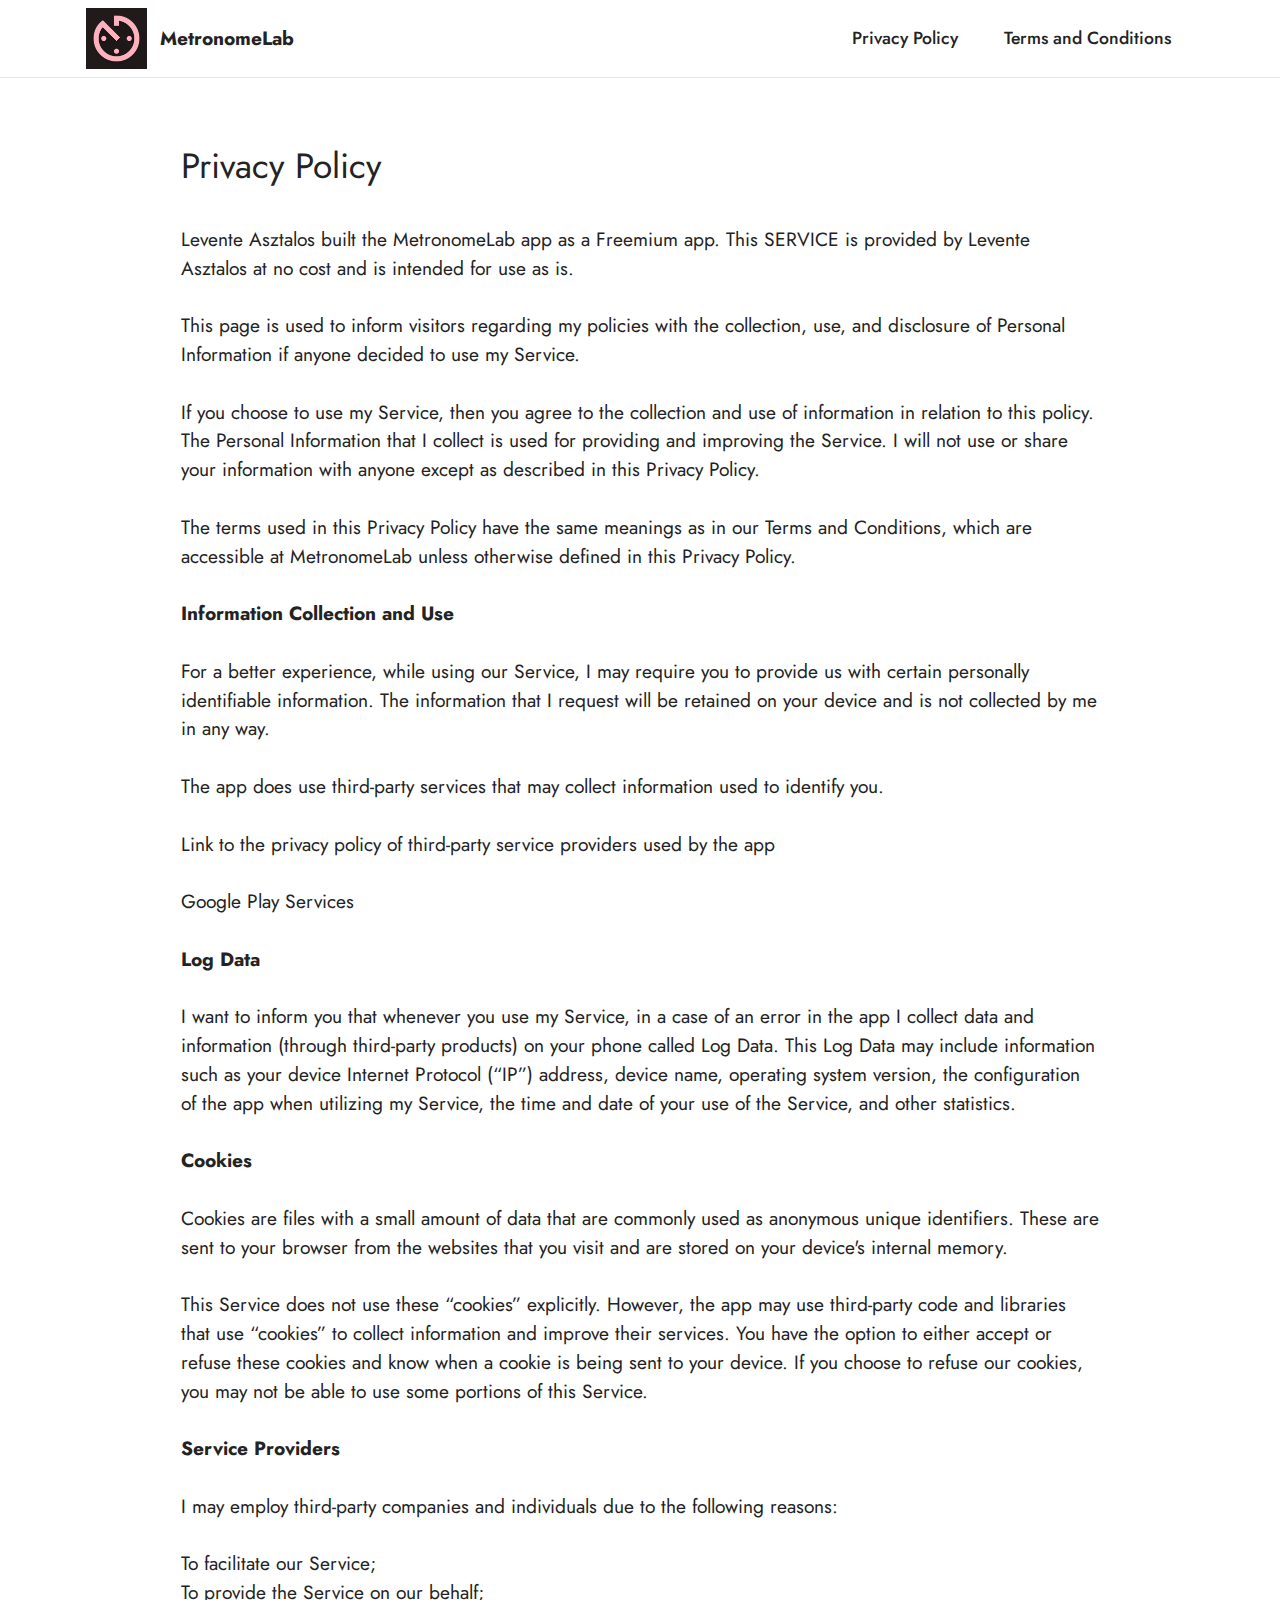
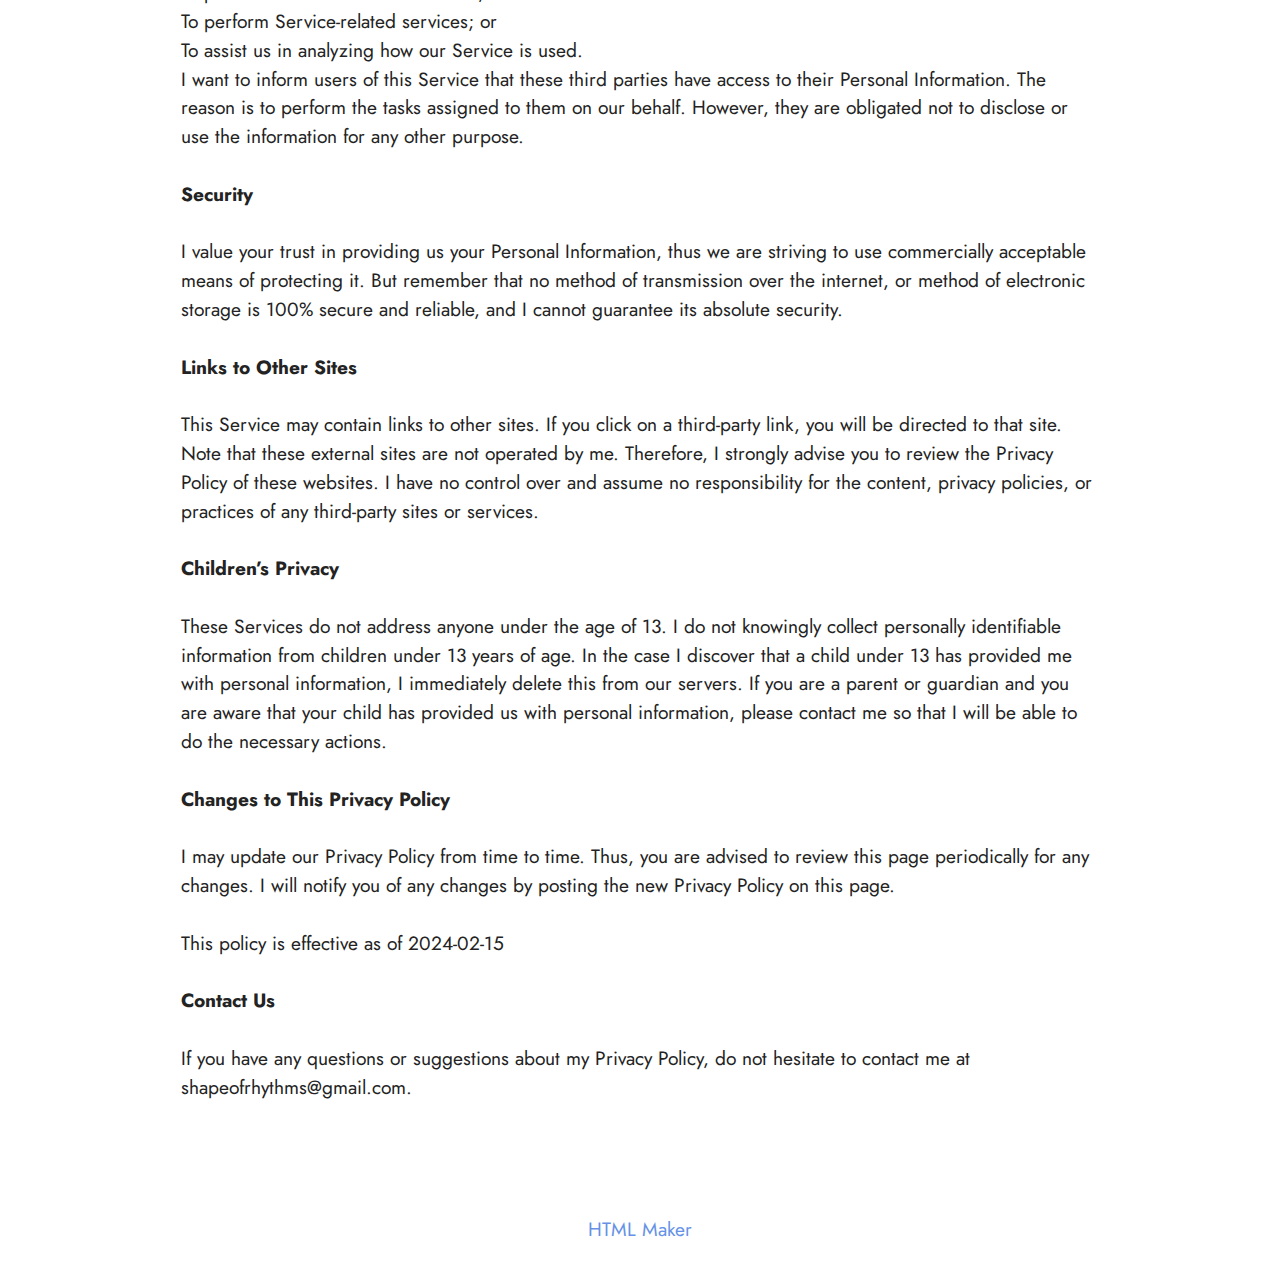
==== commit 03feefaa: "updated terms" ====
--- a/privacy.html
+++ b/privacy.html
@@ -1,47 +1,43 @@
 <!DOCTYPE html>
 <html  >
 <head>
-  <!-- Site made with Mobirise Website Builder v5.6.8, https://mobirise.com -->
+  <!-- Site made with Mobirise Website Builder v5.8.4, https://mobirise.com -->
   <meta charset="UTF-8">
   <meta http-equiv="X-UA-Compatible" content="IE=edge">
-  <meta name="generator" content="Mobirise v5.6.8, mobirise.com">
-  <meta name="twitter:card" content="summary_large_image"/>
-  <meta name="twitter:image:src" content="">
-  <meta property="og:image" content="">
-  <meta name="twitter:title" content="Privacy Policy">
+  <meta name="generator" content="Mobirise v5.8.4, mobirise.com">
   <meta name="viewport" content="width=device-width, initial-scale=1, minimum-scale=1">
-  <link rel="shortcut icon" href="assets/images/appstore-80x80.png" type="image/x-icon">
+  <link rel="shortcut icon" href="assets/images/appiconios-marketing-121x121.png" type="image/x-icon">
   <meta name="description" content="">
   
   
-  <title>Privacy Policy</title>
+  <title>Privacy</title>
   <link rel="stylesheet" href="assets/bootstrap/css/bootstrap.min.css">
   <link rel="stylesheet" href="assets/bootstrap/css/bootstrap-grid.min.css">
   <link rel="stylesheet" href="assets/bootstrap/css/bootstrap-reboot.min.css">
   <link rel="stylesheet" href="assets/dropdown/css/style.css">
   <link rel="stylesheet" href="assets/socicon/css/styles.css">
   <link rel="stylesheet" href="assets/theme/css/style.css">
-  <link rel="preload" href="https://fonts.googleapis.com/css?family=Montserrat:100,200,300,400,500,600,700,800,900,100i,200i,300i,400i,500i,600i,700i,800i,900i&display=swap" as="style" onload="this.onload=null;this.rel='stylesheet'">
-  <noscript><link rel="stylesheet" href="https://fonts.googleapis.com/css?family=Montserrat:100,200,300,400,500,600,700,800,900,100i,200i,300i,400i,500i,600i,700i,800i,900i&display=swap"></noscript>
+  <link rel="preload" href="https://fonts.googleapis.com/css?family=Jost:100,200,300,400,500,600,700,800,900,100i,200i,300i,400i,500i,600i,700i,800i,900i&display=swap" as="style" onload="this.onload=null;this.rel='stylesheet'">
+  <noscript><link rel="stylesheet" href="https://fonts.googleapis.com/css?family=Jost:100,200,300,400,500,600,700,800,900,100i,200i,300i,400i,500i,600i,700i,800i,900i&display=swap"></noscript>
   <link rel="preload" as="style" href="assets/mobirise/css/mbr-additional.css"><link rel="stylesheet" href="assets/mobirise/css/mbr-additional.css" type="text/css">
-  
+
   
   
   
 </head>
 <body>
   
-  <section data-bs-version="5.1" class="menu menu2 cid-t4uLOa048w" once="menu" id="menu2-q">
+  <section data-bs-version="5.1" class="menu cid-s48OLK6784" once="menu" id="menu1-m">
     
     <nav class="navbar navbar-dropdown navbar-fixed-top navbar-expand-lg">
         <div class="container">
             <div class="navbar-brand">
                 <span class="navbar-logo">
-                    <a href="https://drumtrainerapp.com/">
-                        <img src="assets/images/appstore-80x80.png" alt="Mobirise Website Builder" style="height: 3rem;">
+                    <a href="https://mobiri.se">
+                        <img src="assets/images/appiconios-marketing-121x121.png" alt="Mobirise Website Builder" style="height: 3.8rem;">
                     </a>
                 </span>
-                <span class="navbar-caption-wrap"><a class="navbar-caption text-black text-primary display-7" href="https://drumtrainerapp.com/">Fart Composer</a></span>
+                <span class="navbar-caption-wrap"><a class="navbar-caption text-black text-primary display-7" href="index.html">MetronomeLab</a></span>
             </div>
             <button class="navbar-toggler" type="button" data-toggle="collapse" data-bs-toggle="collapse" data-target="#navbarSupportedContent" data-bs-target="#navbarSupportedContent" aria-controls="navbarNavAltMarkup" aria-expanded="false" aria-label="Toggle navigation">
                 <div class="hamburger">
@@ -52,28 +48,29 @@
                 </div>
             </button>
             <div class="collapse navbar-collapse" id="navbarSupportedContent">
-                <ul class="navbar-nav nav-dropdown nav-right" data-app-modern-menu="true"><li class="nav-item"><a class="nav-link link text-black text-primary display-4" href="home.html">Home</a></li>
-                    <li class="nav-item"><a class="nav-link link text-black text-primary display-4" href="terms.html">Terms &amp; Conditions</a></li>
-                    <li class="nav-item"><a class="nav-link link text-black text-primary display-4" href="privacy.html">Privacy Policy</a>
-                    </li></ul>
+                <ul class="navbar-nav nav-dropdown nav-right" data-app-modern-menu="true"><li class="nav-item"><a class="nav-link link text-black text-primary display-4" href="privacy.html">Privacy Policy</a></li>
+                    <li class="nav-item"><a class="nav-link link text-black text-primary display-4" href="terms.html">Terms and Conditions</a></li></ul>
                 
                 
             </div>
         </div>
     </nav>
+
 </section>
 
-<section data-bs-version="5.1" class="content5 cid-t4uNiTgPEE" id="content5-x">
+<section data-bs-version="5.1" class="content5 cid-u4leiVwigc" id="content5-o">
     
     <div class="container">
         <div class="row justify-content-center">
             <div class="col-md-12 col-lg-10">
                 
                 <h4 class="mbr-section-subtitle mbr-fonts-style mb-4 display-5">Privacy Policy</h4>
-                <p class="mbr-text mbr-fonts-style display-7">Levente Asztalos built the Drum Trainer app as a Commercial app. This SERVICE is provided by Levente Asztalos and is intended for use as is.<br><br>This page is used to inform visitors regarding my policies with the collection, use, and disclosure of Personal Information if anyone decided to use my Service.<br><br>If you choose to use my Service, then you agree to the collection and use of information in relation to this policy. The Personal Information that I collect is used for providing and improving the Service. I will not use or share your information with anyone except as described in this Privacy Policy.<br><br>The terms used in this Privacy Policy have the same meanings as in our Terms and Conditions, which are accessible at Drum Trainer unless otherwise defined in this Privacy Policy.<br><br><strong>Information Collection and Use</strong><br><br>For a better experience, while using our Service, I may require you to provide us with certain personally identifiable information. The information that I request will be retained on your device and is not collected by me in any way.<br><br>The app does use third-party services that may collect information used to identify you.<br><br>Link to the privacy policy of third-party service providers used by the app<br><br>Google Play Services<br><br><strong>Log Data</strong><br><br>I want to inform you that whenever you use my Service, in a case of an error in the app I collect data and information (through third-party products) on your phone called Log Data. This Log Data may include information such as your device Internet Protocol (“IP”) address, device name, operating system version, the configuration of the app when utilizing my Service, the time and date of your use of the Service, and other statistics.<br><br><strong>Cookies</strong><br><br>Cookies are files with a small amount of data that are commonly used as anonymous unique identifiers. These are sent to your browser from the websites that you visit and are stored on your device's internal memory.<br><br>This Service does not use these “cookies” explicitly. However, the app may use third-party code and libraries that use “cookies” to collect information and improve their services. You have the option to either accept or refuse these cookies and know when a cookie is being sent to your device. If you choose to refuse our cookies, you may not be able to use some portions of this Service.<br><br><strong>Service Providers</strong><br><br>I may employ third-party companies and individuals due to the following reasons:<br><br>To facilitate our Service;<br>To provide the Service on our behalf;<br>To perform Service-related services; or<br>To assist us in analyzing how our Service is used.<br>I want to inform users of this Service that these third parties have access to their Personal Information. The reason is to perform the tasks assigned to them on our behalf. However, they are obligated not to disclose or use the information for any other purpose.<br><br><strong>Security</strong><br><br>I value your trust in providing us your Personal Information, thus we are striving to use commercially acceptable means of protecting it. But remember that no method of transmission over the internet, or method of electronic storage is 100% secure and reliable, and I cannot guarantee its absolute security.<br><br><strong>Links to Other Sites</strong><br><br>This Service may contain links to other sites. If you click on a third-party link, you will be directed to that site. Note that these external sites are not operated by me. Therefore, I strongly advise you to review the Privacy Policy of these websites. I have no control over and assume no responsibility for the content, privacy policies, or practices of any third-party sites or services.<br><br><strong>Children’s Privacy</strong><br><br>These Services do not address anyone under the age of 13. I do not knowingly collect personally identifiable information from children under 13 years of age. In the case I discover that a child under 13 has provided me with personal information, I immediately delete this from our servers. If you are a parent or guardian and you are aware that your child has provided us with personal information, please contact me so that I will be able to do the necessary actions.<br><br><strong>Changes to This Privacy Policy</strong><br><br>I may update our Privacy Policy from time to time. Thus, you are advised to review this page periodically for any changes. I will notify you of any changes by posting the new Privacy Policy on this page.<br><br>This policy is effective as of 2022-10-13<br><br><strong>Contact Us</strong><br><br>If you have any questions or suggestions about my Privacy Policy, do not hesitate to contact me at asztalos437@gmail.com.</p>
+                <p class="mbr-text mbr-fonts-style display-7">Levente Asztalos built the MetronomeLab app as a Freemium app. This SERVICE is provided by Levente Asztalos at no cost and is intended for use as is.<br><br>This page is used to inform visitors regarding my policies with the collection, use, and disclosure of Personal Information if anyone decided to use my Service.<br><br>If you choose to use my Service, then you agree to the collection and use of information in relation to this policy. The Personal Information that I collect is used for providing and improving the Service. I will not use or share your information with anyone except as described in this Privacy Policy.<br><br>The terms used in this Privacy Policy have the same meanings as in our Terms and Conditions, which are accessible at MetronomeLab unless otherwise defined in this Privacy Policy.<br><br><strong>Information Collection and Use<br></strong><br>For a better experience, while using our Service, I may require you to provide us with certain personally identifiable information. The information that I request will be retained on your device and is not collected by me in any way.<br><br>The app does use third-party services that may collect information used to identify you.<br><br>Link to the privacy policy of third-party service providers used by the app<br><br>Google Play Services<br><br><strong>Log Data<br></strong><br>I want to inform you that whenever you use my Service, in a case of an error in the app I collect data and information (through third-party products) on your phone called Log Data. This Log Data may include information such as your device Internet Protocol (“IP”) address, device name, operating system version, the configuration of the app when utilizing my Service, the time and date of your use of the Service, and other statistics.<br><br><strong>Cookies<br></strong><br>Cookies are files with a small amount of data that are commonly used as anonymous unique identifiers. These are sent to your browser from the websites that you visit and are stored on your device's internal memory.<br><br>This Service does not use these “cookies” explicitly. However, the app may use third-party code and libraries that use “cookies” to collect information and improve their services. You have the option to either accept or refuse these cookies and know when a cookie is being sent to your device. If you choose to refuse our cookies, you may not be able to use some portions of this Service.<br><br><strong>Service Providers<br></strong><br>I may employ third-party companies and individuals due to the following reasons:<br><br>To facilitate our Service;<br>To provide the Service on our behalf;<br>To perform Service-related services; or<br>To assist us in analyzing how our Service is used.<br>I want to inform users of this Service that these third parties have access to their Personal Information. The reason is to perform the tasks assigned to them on our behalf. However, they are obligated not to disclose or use the information for any other purpose.<br><br><strong>Security<br></strong><br>I value your trust in providing us your Personal Information, thus we are striving to use commercially acceptable means of protecting it. But remember that no method of transmission over the internet, or method of electronic storage is 100% secure and reliable, and I cannot guarantee its absolute security.<br><br><strong>Links to Other Sites<br></strong><br>This Service may contain links to other sites. If you click on a third-party link, you will be directed to that site. Note that these external sites are not operated by me. Therefore, I strongly advise you to review the Privacy Policy of these websites. I have no control over and assume no responsibility for the content, privacy policies, or practices of any third-party sites or services.<br><br><strong>Children’s Privacy<br></strong><br>These Services do not address anyone under the age of 13. I do not knowingly collect personally identifiable information from children under 13 years of age. In the case I discover that a child under 13 has provided me with personal information, I immediately delete this from our servers. If you are a parent or guardian and you are aware that your child has provided us with personal information, please contact me so that I will be able to do the necessary actions.<br><br><strong>Changes to This Privacy Policy<br></strong><br>I may update our Privacy Policy from time to time. Thus, you are advised to review this page periodically for any changes. I will notify you of any changes by posting the new Privacy Policy on this page.<br><br>This policy is effective as of 2024-02-15<br><br><strong>Contact Us<br></strong><br>If you have any questions or suggestions about my Privacy Policy, do not hesitate to contact me at shapeofrhythms@gmail.com.</p>
             </div>
         </div>
     </div>
-
+</section><section class="display-7" style="padding: 0;align-items: center;justify-content: center;flex-wrap: wrap;    align-content: center;display: flex;position: relative;height: 4rem;"><a href="https://mobiri.se/2223335" style="flex: 1 1;height: 4rem;position: absolute;width: 100%;z-index: 1;"><img alt="" style="height: 4rem;" src="[data-uri]"></a><p style="margin: 0;text-align: center;" class="display-7">&#8204;</p><a style="z-index:1" href="https://mobirise.com/html-builder.html">HTML Maker</a></section><script src="assets/bootstrap/js/bootstrap.bundle.min.js"></script>  <script src="assets/smoothscroll/smooth-scroll.js"></script>  <script src="assets/ytplayer/index.js"></script>  <script src="assets/dropdown/js/navbar-dropdown.js"></script>  <script src="assets/theme/js/script.js"></script>  
+  
+  
 </body>
 </html>--- a/assets/mobirise/css/mbr-additional.css
+++ b/assets/mobirise/css/mbr-additional.css
@@ -2,7 +2,7 @@
   font-family: Jost;
 }
 .display-1 {
-  font-family: 'Montserrat', sans-serif;
+  font-family: 'Jost', sans-serif;
   font-size: 4.6rem;
   line-height: 1.1;
 }
@@ -10,7 +10,7 @@
   font-size: 5.75rem;
 }
 .display-2 {
-  font-family: 'Montserrat', sans-serif;
+  font-family: 'Jost', sans-serif;
   font-size: 3rem;
   line-height: 1.1;
 }
@@ -18,7 +18,7 @@
   font-size: 3.75rem;
 }
 .display-4 {
-  font-family: 'Montserrat', sans-serif;
+  font-family: 'Jost', sans-serif;
   font-size: 1.1rem;
   line-height: 1.5;
 }
@@ -26,7 +26,7 @@
   font-size: 1.375rem;
 }
 .display-5 {
-  font-family: 'Montserrat', sans-serif;
+  font-family: 'Jost', sans-serif;
   font-size: 2.2rem;
   line-height: 1.5;
 }
@@ -34,7 +34,7 @@
   font-size: 2.75rem;
 }
 .display-7 {
-  font-family: 'Montserrat', sans-serif;
+  font-family: 'Jost', sans-serif;
   font-size: 1.2rem;
   line-height: 1.5;
 }
@@ -586,7 +586,7 @@
   display: none;
 }
 .form-control {
-  font-family: 'Montserrat', sans-serif;
+  font-family: 'Jost', sans-serif;
   font-size: 1.1rem;
   line-height: 1.5;
   font-weight: 400;
@@ -600,7 +600,7 @@
   border-color: #6592e6 !important;
 }
 .form-control:-webkit-input-placeholder {
-  font-family: 'Montserrat', sans-serif;
+  font-family: 'Jost', sans-serif;
   font-size: 1.1rem;
   line-height: 1.5;
   font-weight: 400;
@@ -682,18 +682,96 @@
 a {
   transition: color 0.6s;
 }
-.cid-t4uLOa048w {
+.cid-s48MCQYojq {
+  background-image: url("../../../assets/images/background7.jpg");
+}
+.cid-s48MCQYojq .mbr-section-title {
+  text-align: center;
+}
+.cid-s48MCQYojq .mbr-text,
+.cid-s48MCQYojq .mbr-section-btn {
+  color: #232323;
+  text-align: center;
+}
+@media (max-width: 991px) {
+  .cid-s48MCQYojq .mbr-section-title,
+  .cid-s48MCQYojq .mbr-section-btn,
+  .cid-s48MCQYojq .mbr-text {
+    text-align: center;
+  }
+}
+.cid-s48udlf8KU {
+  padding-top: 5rem;
+  padding-bottom: 2rem;
+  background-color: #ffffff;
+}
+.cid-s48udlf8KU .mbr-section-title {
+  text-align: left;
+}
+.cid-s48udlf8KU .mbr-section-subtitle {
+  text-align: left;
+}
+.cid-s48upRUlSD {
+  padding-top: 2rem;
+  padding-bottom: 2rem;
+  background-color: #ffffff;
+}
+@media (max-width: 991px) {
+  .cid-s48upRUlSD .image-wrapper {
+    margin-bottom: 1rem;
+  }
+}
+.cid-s48upRUlSD .row {
+  flex-direction: row-reverse;
+}
+.cid-s48upRUlSD img {
+  width: 100%;
+}
+.cid-s48vaXqeL6 {
+  padding-top: 2rem;
+  padding-bottom: 2rem;
+  background-color: #ffffff;
+}
+.cid-s48vaXqeL6 .mbr-section-title {
+  text-align: left;
+}
+.cid-s48vaXqeL6 .mbr-section-subtitle {
+  text-align: left;
+}
+.cid-s48vnjULo4 {
+  padding-top: 2rem;
+  padding-bottom: 2rem;
+  background-color: #ffffff;
+}
+.cid-s48vnjULo4 .mbr-section-title {
+  text-align: left;
+}
+.cid-s48vnjULo4 .mbr-section-subtitle {
+  text-align: left;
+}
+.cid-s48vrXhP0J {
+  padding-top: 2rem;
+  padding-bottom: 6rem;
+  background-color: #ffffff;
+}
+.cid-s48vrXhP0J .mbr-section-title {
+  text-align: left;
+}
+.cid-s48vrXhP0J .mbr-section-subtitle {
+  text-align: left;
+}
+.cid-s48OLK6784 {
   z-index: 1000;
   width: 100%;
   position: relative;
   min-height: 60px;
 }
-.cid-t4uLOa048w nav.navbar {
+.cid-s48OLK6784 nav.navbar {
   position: fixed;
 }
-.cid-t4uLOa048w .dropdown-item:before {
+.cid-s48OLK6784 .dropdown-item:before {
   font-family: Moririse2 !important;
-  content: "\e966";
+  content: '\e966';
   display: inline-block;
   width: 0;
   position: absolute;
@@ -708,319 +786,301 @@
   transform: scale(0, 1);
   transition: all 0.25s ease-in-out;
 }
-.cid-t4uLOa048w .dropdown-menu {
+.cid-s48OLK6784 .dropdown-menu {
   padding: 0;
-  border-radius: 4px;
-  box-shadow: 0 1px 3px 0 rgba(0, 0, 0, 0.1);
-}
-.cid-t4uLOa048w .dropdown-item {
+}
+.cid-s48OLK6784 .dropdown-item {
   border-bottom: 1px solid #e6e6e6;
 }
-.cid-t4uLOa048w .dropdown-item:hover,
-.cid-t4uLOa048w .dropdown-item:focus {
+.cid-s48OLK6784 .dropdown-item:hover,
+.cid-s48OLK6784 .dropdown-item:focus {
   background: #6592e6 !important;
   color: white !important;
 }
-.cid-t4uLOa048w .dropdown-item:hover span {
-  color: white;
-}
-.cid-t4uLOa048w .dropdown-item:first-child {
-  border-top-left-radius: 4px;
-  border-top-right-radius: 4px;
-}
-.cid-t4uLOa048w .dropdown-item:last-child {
-  border-bottom: none;
-  border-bottom-left-radius: 4px;
-  border-bottom-right-radius: 4px;
-}
-.cid-t4uLOa048w .nav-dropdown .link {
+.cid-s48OLK6784 .nav-dropdown .link {
   padding: 0 0.3em !important;
-  margin: 0.667em 1em !important;
-}
-.cid-t4uLOa048w .nav-dropdown .link.dropdown-toggle::after {
+  margin: .667em 1em !important;
+}
+.cid-s48OLK6784 .nav-dropdown .link.dropdown-toggle::after {
   margin-left: 0.5rem;
   margin-top: 0.2rem;
 }
-.cid-t4uLOa048w .nav-link {
+.cid-s48OLK6784 .nav-link {
   position: relative;
 }
-.cid-t4uLOa048w .container {
+.cid-s48OLK6784 .container {
   display: flex;
   margin: auto;
 }
-@media (min-width: 992px) {
-  .cid-t4uLOa048w .container {
-    flex-wrap: nowrap;
-  }
-}
-.cid-t4uLOa048w .iconfont-wrapper {
+.cid-s48OLK6784 .iconfont-wrapper {
   color: #000000 !important;
   font-size: 1.5rem;
-  padding-right: 0.5rem;
-}
-.cid-t4uLOa048w .dropdown-menu,
-.cid-t4uLOa048w .navbar.opened {
+  padding-right: .5rem;
+}
+.cid-s48OLK6784 .navbar-caption {
+  padding-right: 4rem;
+}
+.cid-s48OLK6784 .dropdown-menu,
+.cid-s48OLK6784 .navbar.opened {
   background: #ffffff !important;
 }
-.cid-t4uLOa048w .nav-item:focus,
-.cid-t4uLOa048w .nav-link:focus {
+.cid-s48OLK6784 .nav-item:focus,
+.cid-s48OLK6784 .nav-link:focus {
   outline: none;
 }
-.cid-t4uLOa048w .dropdown .dropdown-menu .dropdown-item {
+.cid-s48OLK6784 .dropdown .dropdown-menu .dropdown-item {
   width: auto;
   transition: all 0.25s ease-in-out;
 }
-.cid-t4uLOa048w .dropdown .dropdown-menu .dropdown-item::after {
+.cid-s48OLK6784 .dropdown .dropdown-menu .dropdown-item::after {
   right: 0.5rem;
 }
-.cid-t4uLOa048w .dropdown .dropdown-menu .dropdown-item .mbr-iconfont {
-  margin-right: 0.5rem;
-  vertical-align: sub;
-}
-.cid-t4uLOa048w .dropdown .dropdown-menu .dropdown-item .mbr-iconfont:before {
+.cid-s48OLK6784 .dropdown .dropdown-menu .dropdown-item .mbr-iconfont {
+  margin-left: -1.8rem;
+  padding-right: 1rem;
+  font-size: inherit;
+}
+.cid-s48OLK6784 .dropdown .dropdown-menu .dropdown-item .mbr-iconfont:before {
   display: inline-block;
   transform: scale(1, 1);
   transition: all 0.25s ease-in-out;
 }
-.cid-t4uLOa048w .collapsed .dropdown-menu .dropdown-item:before {
+.cid-s48OLK6784 .collapsed .dropdown-menu .dropdown-item:before {
   display: none;
 }
-.cid-t4uLOa048w .collapsed .dropdown .dropdown-menu .dropdown-item {
+.cid-s48OLK6784 .collapsed .dropdown .dropdown-menu .dropdown-item {
   padding: 0.235em 1.5em 0.235em 1.5em !important;
   transition: none;
   margin: 0 !important;
 }
-.cid-t4uLOa048w .navbar {
-  min-height: 70px;
-  transition: all 0.3s;
+.cid-s48OLK6784 .navbar {
+  min-height: 77px;
+  transition: all .3s;
   border-bottom: 1px solid transparent;
-  box-shadow: 0 1px 3px 0 rgba(0, 0, 0, 0.1);
   background: #ffffff;
 }
-.cid-t4uLOa048w .navbar.opened {
-  transition: all 0.3s;
-}
-.cid-t4uLOa048w .navbar .dropdown-item {
-  padding: 0.5rem 1.8rem;
-}
-.cid-t4uLOa048w .navbar .navbar-logo img {
+.cid-s48OLK6784 .navbar:not(.navbar-short) {
+  border-bottom: 1px solid #e6e6e6;
+}
+.cid-s48OLK6784 .navbar.opened {
+  transition: all .3s;
+}
+.cid-s48OLK6784 .navbar .dropdown-item {
+  padding: .5rem 1.8rem;
+}
+.cid-s48OLK6784 .navbar .navbar-logo img {
   width: auto;
 }
-.cid-t4uLOa048w .navbar .navbar-collapse {
+.cid-s48OLK6784 .navbar .navbar-collapse {
   justify-content: flex-end;
   z-index: 1;
 }
-.cid-t4uLOa048w .navbar.collapsed {
-  justify-content: center;
-}
-.cid-t4uLOa048w .navbar.collapsed .nav-item .nav-link::before {
+.cid-s48OLK6784 .navbar.collapsed .nav-item .nav-link::before {
   display: none;
 }
-.cid-t4uLOa048w .navbar.collapsed.opened .dropdown-menu {
+.cid-s48OLK6784 .navbar.collapsed.opened .dropdown-menu {
   top: 0;
 }
 @media (min-width: 992px) {
-  .cid-t4uLOa048w .navbar.collapsed.opened:not(.navbar-short) .navbar-collapse {
-    max-height: calc(98.5vh - 3rem);
-  }
-}
-.cid-t4uLOa048w .navbar.collapsed .dropdown-menu .dropdown-submenu {
+  .cid-s48OLK6784 .navbar.collapsed.opened:not(.navbar-short) .navbar-collapse {
+    max-height: calc(98.5vh - 3.8rem);
+  }
+}
+.cid-s48OLK6784 .navbar.collapsed .dropdown-menu .dropdown-submenu {
   left: 0 !important;
 }
-.cid-t4uLOa048w .navbar.collapsed .dropdown-menu .dropdown-item:after {
+.cid-s48OLK6784 .navbar.collapsed .dropdown-menu .dropdown-item:after {
   right: auto;
 }
-.cid-t4uLOa048w .navbar.collapsed .dropdown-menu .dropdown-toggle[data-toggle="dropdown-submenu"]:after {
+.cid-s48OLK6784 .navbar.collapsed .dropdown-menu .dropdown-toggle[data-toggle="dropdown-submenu"]:after {
   margin-left: 0.5rem;
   margin-top: 0.2rem;
   border-top: 0.35em solid;
   border-right: 0.35em solid transparent;
   border-left: 0.35em solid transparent;
   border-bottom: 0;
-  top: 41%;
-}
-.cid-t4uLOa048w .navbar.collapsed ul.navbar-nav li {
+  top: 55%;
+}
+.cid-s48OLK6784 .navbar.collapsed ul.navbar-nav li {
   margin: auto;
 }
-.cid-t4uLOa048w .navbar.collapsed .dropdown-menu .dropdown-item {
-  padding: 0.25rem 1.5rem;
+.cid-s48OLK6784 .navbar.collapsed .dropdown-menu .dropdown-item {
+  padding: .25rem 1.5rem;
   text-align: center;
 }
-.cid-t4uLOa048w .navbar.collapsed .icons-menu {
+.cid-s48OLK6784 .navbar.collapsed .icons-menu {
   padding-left: 0;
   padding-right: 0;
-  padding-top: 0.5rem;
-  padding-bottom: 0.5rem;
+  padding-top: .5rem;
+  padding-bottom: .5rem;
 }
 @media (max-width: 991px) {
-  .cid-t4uLOa048w .navbar .nav-item .nav-link::before {
+  .cid-s48OLK6784 .navbar .nav-item .nav-link::before {
     display: none;
   }
-  .cid-t4uLOa048w .navbar.opened .dropdown-menu {
+  .cid-s48OLK6784 .navbar.opened .dropdown-menu {
     top: 0;
   }
-  .cid-t4uLOa048w .navbar .dropdown-menu .dropdown-submenu {
+  .cid-s48OLK6784 .navbar .dropdown-menu .dropdown-submenu {
     left: 0 !important;
   }
-  .cid-t4uLOa048w .navbar .dropdown-menu .dropdown-item:after {
+  .cid-s48OLK6784 .navbar .dropdown-menu .dropdown-item:after {
     right: auto;
   }
-  .cid-t4uLOa048w .navbar .dropdown-menu .dropdown-toggle[data-toggle="dropdown-submenu"]:after {
+  .cid-s48OLK6784 .navbar .dropdown-menu .dropdown-toggle[data-toggle="dropdown-submenu"]:after {
     margin-left: 0.5rem;
     margin-top: 0.2rem;
     border-top: 0.35em solid;
     border-right: 0.35em solid transparent;
     border-left: 0.35em solid transparent;
     border-bottom: 0;
-    top: 40%;
-  }
-  .cid-t4uLOa048w .navbar .navbar-logo img {
-    height: 3rem !important;
-  }
-  .cid-t4uLOa048w .navbar ul.navbar-nav li {
+    top: 55%;
+  }
+  .cid-s48OLK6784 .navbar .navbar-logo img {
+    height: 3.8rem !important;
+  }
+  .cid-s48OLK6784 .navbar ul.navbar-nav li {
     margin: auto;
   }
-  .cid-t4uLOa048w .navbar .dropdown-menu .dropdown-item {
-    padding: 0.25rem 1.5rem !important;
+  .cid-s48OLK6784 .navbar .dropdown-menu .dropdown-item {
+    padding: .25rem 1.5rem !important;
     text-align: center;
   }
-  .cid-t4uLOa048w .navbar .navbar-brand {
+  .cid-s48OLK6784 .navbar .navbar-brand {
     flex-shrink: initial;
     flex-basis: auto;
     word-break: break-word;
     padding-right: 2rem;
   }
-  .cid-t4uLOa048w .navbar .navbar-toggler {
+  .cid-s48OLK6784 .navbar .navbar-toggler {
     flex-basis: auto;
   }
-  .cid-t4uLOa048w .navbar .icons-menu {
+  .cid-s48OLK6784 .navbar .icons-menu {
     padding-left: 0;
-    padding-top: 0.5rem;
-    padding-bottom: 0.5rem;
-  }
-}
-.cid-t4uLOa048w .navbar.navbar-short {
+    padding-top: .5rem;
+    padding-bottom: .5rem;
+  }
+}
+.cid-s48OLK6784 .navbar.navbar-short {
   min-height: 60px;
 }
-.cid-t4uLOa048w .navbar.navbar-short .navbar-logo img {
-  height: 2.5rem !important;
-}
-.cid-t4uLOa048w .navbar.navbar-short .navbar-brand {
-  min-height: 60px;
+.cid-s48OLK6784 .navbar.navbar-short .navbar-logo img {
+  height: 3rem !important;
+}
+.cid-s48OLK6784 .navbar.navbar-short .navbar-brand {
   padding: 0;
 }
-.cid-t4uLOa048w .navbar-brand {
-  min-height: 70px;
+.cid-s48OLK6784 .navbar-brand {
   flex-shrink: 0;
   align-items: center;
   margin-right: 0;
-  padding: 10px 0;
-  transition: all 0.3s;
+  padding: 0;
+  transition: all .3s;
   word-break: break-word;
   z-index: 1;
 }
-.cid-t4uLOa048w .navbar-brand .navbar-caption {
+.cid-s48OLK6784 .navbar-brand .navbar-caption {
   line-height: inherit !important;
 }
-.cid-t4uLOa048w .navbar-brand .navbar-logo a {
+.cid-s48OLK6784 .navbar-brand .navbar-logo a {
   outline: none;
 }
-.cid-t4uLOa048w .dropdown-item.active,
-.cid-t4uLOa048w .dropdown-item:active {
+.cid-s48OLK6784 .dropdown-item.active,
+.cid-s48OLK6784 .dropdown-item:active {
   background-color: transparent;
 }
-.cid-t4uLOa048w .navbar-expand-lg .navbar-nav .nav-link {
+.cid-s48OLK6784 .navbar-expand-lg .navbar-nav .nav-link {
   padding: 0;
 }
-.cid-t4uLOa048w .nav-dropdown .link.dropdown-toggle {
+.cid-s48OLK6784 .nav-dropdown .link.dropdown-toggle {
   margin-right: 1.667em;
 }
-.cid-t4uLOa048w .nav-dropdown .link.dropdown-toggle[aria-expanded="true"] {
+.cid-s48OLK6784 .nav-dropdown .link.dropdown-toggle[aria-expanded="true"] {
   margin-right: 0;
   padding: 0.667em 1.667em;
 }
-.cid-t4uLOa048w .navbar.navbar-expand-lg .dropdown .dropdown-menu {
+.cid-s48OLK6784 .navbar.navbar-expand-lg .dropdown .dropdown-menu {
   background: #ffffff;
 }
-.cid-t4uLOa048w .navbar.navbar-expand-lg .dropdown .dropdown-menu .dropdown-submenu {
+.cid-s48OLK6784 .navbar.navbar-expand-lg .dropdown .dropdown-menu .dropdown-submenu {
   margin: 0;
   left: 100%;
 }
-.cid-t4uLOa048w .navbar .dropdown.open > .dropdown-menu {
+.cid-s48OLK6784 .navbar .dropdown.open > .dropdown-menu {
   display: block;
 }
-.cid-t4uLOa048w ul.navbar-nav {
+.cid-s48OLK6784 ul.navbar-nav {
   flex-wrap: wrap;
 }
-.cid-t4uLOa048w .navbar-buttons {
+.cid-s48OLK6784 .navbar-buttons {
   text-align: center;
   min-width: 170px;
 }
-.cid-t4uLOa048w button.navbar-toggler {
+.cid-s48OLK6784 button.navbar-toggler {
   outline: none;
   width: 31px;
   height: 20px;
   cursor: pointer;
-  transition: all 0.2s;
+  transition: all .2s;
   position: relative;
   align-self: center;
 }
-.cid-t4uLOa048w button.navbar-toggler .hamburger span {
+.cid-s48OLK6784 button.navbar-toggler .hamburger span {
   position: absolute;
   right: 0;
   width: 30px;
   height: 2px;
   border-right: 5px;
-  background-color: #000000;
-}
-.cid-t4uLOa048w button.navbar-toggler .hamburger span:nth-child(1) {
+  background-color: currentColor;
+}
+.cid-s48OLK6784 button.navbar-toggler .hamburger span:nth-child(1) {
   top: 0;
-  transition: all 0.2s;
-}
-.cid-t4uLOa048w button.navbar-toggler .hamburger span:nth-child(2) {
+  transition: all .2s;
+}
+.cid-s48OLK6784 button.navbar-toggler .hamburger span:nth-child(2) {
   top: 8px;
-  transition: all 0.15s;
-}
-.cid-t4uLOa048w button.navbar-toggler .hamburger span:nth-child(3) {
+  transition: all .15s;
+}
+.cid-s48OLK6784 button.navbar-toggler .hamburger span:nth-child(3) {
   top: 8px;
-  transition: all 0.15s;
-}
-.cid-t4uLOa048w button.navbar-toggler .hamburger span:nth-child(4) {
+  transition: all .15s;
+}
+.cid-s48OLK6784 button.navbar-toggler .hamburger span:nth-child(4) {
   top: 16px;
-  transition: all 0.2s;
-}
-.cid-t4uLOa048w nav.opened .hamburger span:nth-child(1) {
+  transition: all .2s;
+}
+.cid-s48OLK6784 nav.opened .hamburger span:nth-child(1) {
   top: 8px;
   width: 0;
   opacity: 0;
   right: 50%;
-  transition: all 0.2s;
-}
-.cid-t4uLOa048w nav.opened .hamburger span:nth-child(2) {
+  transition: all .2s;
+}
+.cid-s48OLK6784 nav.opened .hamburger span:nth-child(2) {
   transform: rotate(45deg);
-  transition: all 0.25s;
-}
-.cid-t4uLOa048w nav.opened .hamburger span:nth-child(3) {
+  transition: all .25s;
+}
+.cid-s48OLK6784 nav.opened .hamburger span:nth-child(3) {
   transform: rotate(-45deg);
-  transition: all 0.25s;
-}
-.cid-t4uLOa048w nav.opened .hamburger span:nth-child(4) {
+  transition: all .25s;
+}
+.cid-s48OLK6784 nav.opened .hamburger span:nth-child(4) {
   top: 8px;
   width: 0;
   opacity: 0;
   right: 50%;
-  transition: all 0.2s;
-}
-.cid-t4uLOa048w .navbar-dropdown {
-  padding: 0 1rem;
+  transition: all .2s;
+}
+.cid-s48OLK6784 .navbar-dropdown {
+  padding: .5rem 1rem;
   position: fixed;
 }
-.cid-t4uLOa048w a.nav-link {
+.cid-s48OLK6784 a.nav-link {
   display: flex;
   align-items: center;
   justify-content: center;
 }
-.cid-t4uLOa048w .icons-menu {
+.cid-s48OLK6784 .icons-menu {
   flex-wrap: nowrap;
   display: flex;
   justify-content: center;
@@ -1030,35 +1090,30 @@
   text-align: center;
 }
 @media screen and (-ms-high-contrast: active), (-ms-high-contrast: none) {
-  .cid-t4uLOa048w .navbar {
-    height: 70px;
-  }
-  .cid-t4uLOa048w .navbar.opened {
+  .cid-s48OLK6784 .navbar {
+    height: 77px;
+  }
+  .cid-s48OLK6784 .navbar.opened {
     height: auto;
   }
-  .cid-t4uLOa048w .nav-item .nav-link:hover::before {
+  .cid-s48OLK6784 .nav-item .nav-link:hover::before {
     width: 175%;
     max-width: calc(100% + 2rem);
     left: -1rem;
   }
 }
-.cid-t4uNiTgPEE {
-  padding-top: 5rem;
-  padding-bottom: 5rem;
-  background-color: #ffffff;
-}
-.cid-t4uLOa048w {
+.cid-s48OLK6784 {
   z-index: 1000;
   width: 100%;
   position: relative;
   min-height: 60px;
 }
-.cid-t4uLOa048w nav.navbar {
+.cid-s48OLK6784 nav.navbar {
   position: fixed;
 }
-.cid-t4uLOa048w .dropdown-item:before {
+.cid-s48OLK6784 .dropdown-item:before {
   font-family: Moririse2 !important;
-  content: "\e966";
+  content: '\e966';
   display: inline-block;
   width: 0;
   position: absolute;
@@ -1073,319 +1128,301 @@
   transform: scale(0, 1);
   transition: all 0.25s ease-in-out;
 }
-.cid-t4uLOa048w .dropdown-menu {
+.cid-s48OLK6784 .dropdown-menu {
   padding: 0;
-  border-radius: 4px;
-  box-shadow: 0 1px 3px 0 rgba(0, 0, 0, 0.1);
-}
-.cid-t4uLOa048w .dropdown-item {
+}
+.cid-s48OLK6784 .dropdown-item {
   border-bottom: 1px solid #e6e6e6;
 }
-.cid-t4uLOa048w .dropdown-item:hover,
-.cid-t4uLOa048w .dropdown-item:focus {
+.cid-s48OLK6784 .dropdown-item:hover,
+.cid-s48OLK6784 .dropdown-item:focus {
   background: #6592e6 !important;
   color: white !important;
 }
-.cid-t4uLOa048w .dropdown-item:hover span {
-  color: white;
-}
-.cid-t4uLOa048w .dropdown-item:first-child {
-  border-top-left-radius: 4px;
-  border-top-right-radius: 4px;
-}
-.cid-t4uLOa048w .dropdown-item:last-child {
-  border-bottom: none;
-  border-bottom-left-radius: 4px;
-  border-bottom-right-radius: 4px;
-}
-.cid-t4uLOa048w .nav-dropdown .link {
+.cid-s48OLK6784 .nav-dropdown .link {
   padding: 0 0.3em !important;
-  margin: 0.667em 1em !important;
-}
-.cid-t4uLOa048w .nav-dropdown .link.dropdown-toggle::after {
+  margin: .667em 1em !important;
+}
+.cid-s48OLK6784 .nav-dropdown .link.dropdown-toggle::after {
   margin-left: 0.5rem;
   margin-top: 0.2rem;
 }
-.cid-t4uLOa048w .nav-link {
+.cid-s48OLK6784 .nav-link {
   position: relative;
 }
-.cid-t4uLOa048w .container {
+.cid-s48OLK6784 .container {
   display: flex;
   margin: auto;
 }
-@media (min-width: 992px) {
-  .cid-t4uLOa048w .container {
-    flex-wrap: nowrap;
-  }
-}
-.cid-t4uLOa048w .iconfont-wrapper {
+.cid-s48OLK6784 .iconfont-wrapper {
   color: #000000 !important;
   font-size: 1.5rem;
-  padding-right: 0.5rem;
-}
-.cid-t4uLOa048w .dropdown-menu,
-.cid-t4uLOa048w .navbar.opened {
+  padding-right: .5rem;
+}
+.cid-s48OLK6784 .navbar-caption {
+  padding-right: 4rem;
+}
+.cid-s48OLK6784 .dropdown-menu,
+.cid-s48OLK6784 .navbar.opened {
   background: #ffffff !important;
 }
-.cid-t4uLOa048w .nav-item:focus,
-.cid-t4uLOa048w .nav-link:focus {
+.cid-s48OLK6784 .nav-item:focus,
+.cid-s48OLK6784 .nav-link:focus {
   outline: none;
 }
-.cid-t4uLOa048w .dropdown .dropdown-menu .dropdown-item {
+.cid-s48OLK6784 .dropdown .dropdown-menu .dropdown-item {
   width: auto;
   transition: all 0.25s ease-in-out;
 }
-.cid-t4uLOa048w .dropdown .dropdown-menu .dropdown-item::after {
+.cid-s48OLK6784 .dropdown .dropdown-menu .dropdown-item::after {
   right: 0.5rem;
 }
-.cid-t4uLOa048w .dropdown .dropdown-menu .dropdown-item .mbr-iconfont {
-  margin-right: 0.5rem;
-  vertical-align: sub;
-}
-.cid-t4uLOa048w .dropdown .dropdown-menu .dropdown-item .mbr-iconfont:before {
+.cid-s48OLK6784 .dropdown .dropdown-menu .dropdown-item .mbr-iconfont {
+  margin-left: -1.8rem;
+  padding-right: 1rem;
+  font-size: inherit;
+}
+.cid-s48OLK6784 .dropdown .dropdown-menu .dropdown-item .mbr-iconfont:before {
   display: inline-block;
   transform: scale(1, 1);
   transition: all 0.25s ease-in-out;
 }
-.cid-t4uLOa048w .collapsed .dropdown-menu .dropdown-item:before {
+.cid-s48OLK6784 .collapsed .dropdown-menu .dropdown-item:before {
   display: none;
 }
-.cid-t4uLOa048w .collapsed .dropdown .dropdown-menu .dropdown-item {
+.cid-s48OLK6784 .collapsed .dropdown .dropdown-menu .dropdown-item {
   padding: 0.235em 1.5em 0.235em 1.5em !important;
   transition: none;
   margin: 0 !important;
 }
-.cid-t4uLOa048w .navbar {
-  min-height: 70px;
-  transition: all 0.3s;
+.cid-s48OLK6784 .navbar {
+  min-height: 77px;
+  transition: all .3s;
   border-bottom: 1px solid transparent;
-  box-shadow: 0 1px 3px 0 rgba(0, 0, 0, 0.1);
   background: #ffffff;
 }
-.cid-t4uLOa048w .navbar.opened {
-  transition: all 0.3s;
-}
-.cid-t4uLOa048w .navbar .dropdown-item {
-  padding: 0.5rem 1.8rem;
-}
-.cid-t4uLOa048w .navbar .navbar-logo img {
+.cid-s48OLK6784 .navbar:not(.navbar-short) {
+  border-bottom: 1px solid #e6e6e6;
+}
+.cid-s48OLK6784 .navbar.opened {
+  transition: all .3s;
+}
+.cid-s48OLK6784 .navbar .dropdown-item {
+  padding: .5rem 1.8rem;
+}
+.cid-s48OLK6784 .navbar .navbar-logo img {
   width: auto;
 }
-.cid-t4uLOa048w .navbar .navbar-collapse {
+.cid-s48OLK6784 .navbar .navbar-collapse {
   justify-content: flex-end;
   z-index: 1;
 }
-.cid-t4uLOa048w .navbar.collapsed {
-  justify-content: center;
-}
-.cid-t4uLOa048w .navbar.collapsed .nav-item .nav-link::before {
+.cid-s48OLK6784 .navbar.collapsed .nav-item .nav-link::before {
   display: none;
 }
-.cid-t4uLOa048w .navbar.collapsed.opened .dropdown-menu {
+.cid-s48OLK6784 .navbar.collapsed.opened .dropdown-menu {
   top: 0;
 }
 @media (min-width: 992px) {
-  .cid-t4uLOa048w .navbar.collapsed.opened:not(.navbar-short) .navbar-collapse {
-    max-height: calc(98.5vh - 3rem);
-  }
-}
-.cid-t4uLOa048w .navbar.collapsed .dropdown-menu .dropdown-submenu {
+  .cid-s48OLK6784 .navbar.collapsed.opened:not(.navbar-short) .navbar-collapse {
+    max-height: calc(98.5vh - 3.8rem);
+  }
+}
+.cid-s48OLK6784 .navbar.collapsed .dropdown-menu .dropdown-submenu {
   left: 0 !important;
 }
-.cid-t4uLOa048w .navbar.collapsed .dropdown-menu .dropdown-item:after {
+.cid-s48OLK6784 .navbar.collapsed .dropdown-menu .dropdown-item:after {
   right: auto;
 }
-.cid-t4uLOa048w .navbar.collapsed .dropdown-menu .dropdown-toggle[data-toggle="dropdown-submenu"]:after {
+.cid-s48OLK6784 .navbar.collapsed .dropdown-menu .dropdown-toggle[data-toggle="dropdown-submenu"]:after {
   margin-left: 0.5rem;
   margin-top: 0.2rem;
   border-top: 0.35em solid;
   border-right: 0.35em solid transparent;
   border-left: 0.35em solid transparent;
   border-bottom: 0;
-  top: 41%;
-}
-.cid-t4uLOa048w .navbar.collapsed ul.navbar-nav li {
+  top: 55%;
+}
+.cid-s48OLK6784 .navbar.collapsed ul.navbar-nav li {
   margin: auto;
 }
-.cid-t4uLOa048w .navbar.collapsed .dropdown-menu .dropdown-item {
-  padding: 0.25rem 1.5rem;
+.cid-s48OLK6784 .navbar.collapsed .dropdown-menu .dropdown-item {
+  padding: .25rem 1.5rem;
   text-align: center;
 }
-.cid-t4uLOa048w .navbar.collapsed .icons-menu {
+.cid-s48OLK6784 .navbar.collapsed .icons-menu {
   padding-left: 0;
   padding-right: 0;
-  padding-top: 0.5rem;
-  padding-bottom: 0.5rem;
+  padding-top: .5rem;
+  padding-bottom: .5rem;
 }
 @media (max-width: 991px) {
-  .cid-t4uLOa048w .navbar .nav-item .nav-link::before {
+  .cid-s48OLK6784 .navbar .nav-item .nav-link::before {
     display: none;
   }
-  .cid-t4uLOa048w .navbar.opened .dropdown-menu {
+  .cid-s48OLK6784 .navbar.opened .dropdown-menu {
     top: 0;
   }
-  .cid-t4uLOa048w .navbar .dropdown-menu .dropdown-submenu {
+  .cid-s48OLK6784 .navbar .dropdown-menu .dropdown-submenu {
     left: 0 !important;
   }
-  .cid-t4uLOa048w .navbar .dropdown-menu .dropdown-item:after {
+  .cid-s48OLK6784 .navbar .dropdown-menu .dropdown-item:after {
     right: auto;
   }
-  .cid-t4uLOa048w .navbar .dropdown-menu .dropdown-toggle[data-toggle="dropdown-submenu"]:after {
+  .cid-s48OLK6784 .navbar .dropdown-menu .dropdown-toggle[data-toggle="dropdown-submenu"]:after {
     margin-left: 0.5rem;
     margin-top: 0.2rem;
     border-top: 0.35em solid;
     border-right: 0.35em solid transparent;
     border-left: 0.35em solid transparent;
     border-bottom: 0;
-    top: 40%;
-  }
-  .cid-t4uLOa048w .navbar .navbar-logo img {
-    height: 3rem !important;
-  }
-  .cid-t4uLOa048w .navbar ul.navbar-nav li {
+    top: 55%;
+  }
+  .cid-s48OLK6784 .navbar .navbar-logo img {
+    height: 3.8rem !important;
+  }
+  .cid-s48OLK6784 .navbar ul.navbar-nav li {
     margin: auto;
   }
-  .cid-t4uLOa048w .navbar .dropdown-menu .dropdown-item {
-    padding: 0.25rem 1.5rem !important;
+  .cid-s48OLK6784 .navbar .dropdown-menu .dropdown-item {
+    padding: .25rem 1.5rem !important;
     text-align: center;
   }
-  .cid-t4uLOa048w .navbar .navbar-brand {
+  .cid-s48OLK6784 .navbar .navbar-brand {
     flex-shrink: initial;
     flex-basis: auto;
     word-break: break-word;
     padding-right: 2rem;
   }
-  .cid-t4uLOa048w .navbar .navbar-toggler {
+  .cid-s48OLK6784 .navbar .navbar-toggler {
     flex-basis: auto;
   }
-  .cid-t4uLOa048w .navbar .icons-menu {
+  .cid-s48OLK6784 .navbar .icons-menu {
     padding-left: 0;
-    padding-top: 0.5rem;
-    padding-bottom: 0.5rem;
-  }
-}
-.cid-t4uLOa048w .navbar.navbar-short {
+    padding-top: .5rem;
+    padding-bottom: .5rem;
+  }
+}
+.cid-s48OLK6784 .navbar.navbar-short {
   min-height: 60px;
 }
-.cid-t4uLOa048w .navbar.navbar-short .navbar-logo img {
-  height: 2.5rem !important;
-}
-.cid-t4uLOa048w .navbar.navbar-short .navbar-brand {
-  min-height: 60px;
+.cid-s48OLK6784 .navbar.navbar-short .navbar-logo img {
+  height: 3rem !important;
+}
+.cid-s48OLK6784 .navbar.navbar-short .navbar-brand {
   padding: 0;
 }
-.cid-t4uLOa048w .navbar-brand {
-  min-height: 70px;
+.cid-s48OLK6784 .navbar-brand {
   flex-shrink: 0;
   align-items: center;
   margin-right: 0;
-  padding: 10px 0;
-  transition: all 0.3s;
+  padding: 0;
+  transition: all .3s;
   word-break: break-word;
   z-index: 1;
 }
-.cid-t4uLOa048w .navbar-brand .navbar-caption {
+.cid-s48OLK6784 .navbar-brand .navbar-caption {
   line-height: inherit !important;
 }
-.cid-t4uLOa048w .navbar-brand .navbar-logo a {
+.cid-s48OLK6784 .navbar-brand .navbar-logo a {
   outline: none;
 }
-.cid-t4uLOa048w .dropdown-item.active,
-.cid-t4uLOa048w .dropdown-item:active {
+.cid-s48OLK6784 .dropdown-item.active,
+.cid-s48OLK6784 .dropdown-item:active {
   background-color: transparent;
 }
-.cid-t4uLOa048w .navbar-expand-lg .navbar-nav .nav-link {
+.cid-s48OLK6784 .navbar-expand-lg .navbar-nav .nav-link {
   padding: 0;
 }
-.cid-t4uLOa048w .nav-dropdown .link.dropdown-toggle {
+.cid-s48OLK6784 .nav-dropdown .link.dropdown-toggle {
   margin-right: 1.667em;
 }
-.cid-t4uLOa048w .nav-dropdown .link.dropdown-toggle[aria-expanded="true"] {
+.cid-s48OLK6784 .nav-dropdown .link.dropdown-toggle[aria-expanded="true"] {
   margin-right: 0;
   padding: 0.667em 1.667em;
 }
-.cid-t4uLOa048w .navbar.navbar-expand-lg .dropdown .dropdown-menu {
+.cid-s48OLK6784 .navbar.navbar-expand-lg .dropdown .dropdown-menu {
   background: #ffffff;
 }
-.cid-t4uLOa048w .navbar.navbar-expand-lg .dropdown .dropdown-menu .dropdown-submenu {
+.cid-s48OLK6784 .navbar.navbar-expand-lg .dropdown .dropdown-menu .dropdown-submenu {
   margin: 0;
   left: 100%;
 }
-.cid-t4uLOa048w .navbar .dropdown.open > .dropdown-menu {
+.cid-s48OLK6784 .navbar .dropdown.open > .dropdown-menu {
   display: block;
 }
-.cid-t4uLOa048w ul.navbar-nav {
+.cid-s48OLK6784 ul.navbar-nav {
   flex-wrap: wrap;
 }
-.cid-t4uLOa048w .navbar-buttons {
+.cid-s48OLK6784 .navbar-buttons {
   text-align: center;
   min-width: 170px;
 }
-.cid-t4uLOa048w button.navbar-toggler {
+.cid-s48OLK6784 button.navbar-toggler {
   outline: none;
   width: 31px;
   height: 20px;
   cursor: pointer;
-  transition: all 0.2s;
+  transition: all .2s;
   position: relative;
   align-self: center;
 }
-.cid-t4uLOa048w button.navbar-toggler .hamburger span {
+.cid-s48OLK6784 button.navbar-toggler .hamburger span {
   position: absolute;
   right: 0;
   width: 30px;
   height: 2px;
   border-right: 5px;
-  background-color: #000000;
-}
-.cid-t4uLOa048w button.navbar-toggler .hamburger span:nth-child(1) {
+  background-color: currentColor;
+}
+.cid-s48OLK6784 button.navbar-toggler .hamburger span:nth-child(1) {
   top: 0;
-  transition: all 0.2s;
-}
-.cid-t4uLOa048w button.navbar-toggler .hamburger span:nth-child(2) {
+  transition: all .2s;
+}
+.cid-s48OLK6784 button.navbar-toggler .hamburger span:nth-child(2) {
   top: 8px;
-  transition: all 0.15s;
-}
-.cid-t4uLOa048w button.navbar-toggler .hamburger span:nth-child(3) {
+  transition: all .15s;
+}
+.cid-s48OLK6784 button.navbar-toggler .hamburger span:nth-child(3) {
   top: 8px;
-  transition: all 0.15s;
-}
-.cid-t4uLOa048w button.navbar-toggler .hamburger span:nth-child(4) {
+  transition: all .15s;
+}
+.cid-s48OLK6784 button.navbar-toggler .hamburger span:nth-child(4) {
   top: 16px;
-  transition: all 0.2s;
-}
-.cid-t4uLOa048w nav.opened .hamburger span:nth-child(1) {
+  transition: all .2s;
+}
+.cid-s48OLK6784 nav.opened .hamburger span:nth-child(1) {
   top: 8px;
   width: 0;
   opacity: 0;
   right: 50%;
-  transition: all 0.2s;
-}
-.cid-t4uLOa048w nav.opened .hamburger span:nth-child(2) {
+  transition: all .2s;
+}
+.cid-s48OLK6784 nav.opened .hamburger span:nth-child(2) {
   transform: rotate(45deg);
-  transition: all 0.25s;
-}
-.cid-t4uLOa048w nav.opened .hamburger span:nth-child(3) {
+  transition: all .25s;
+}
+.cid-s48OLK6784 nav.opened .hamburger span:nth-child(3) {
   transform: rotate(-45deg);
-  transition: all 0.25s;
-}
-.cid-t4uLOa048w nav.opened .hamburger span:nth-child(4) {
+  transition: all .25s;
+}
+.cid-s48OLK6784 nav.opened .hamburger span:nth-child(4) {
   top: 8px;
   width: 0;
   opacity: 0;
   right: 50%;
-  transition: all 0.2s;
-}
-.cid-t4uLOa048w .navbar-dropdown {
-  padding: 0 1rem;
+  transition: all .2s;
+}
+.cid-s48OLK6784 .navbar-dropdown {
+  padding: .5rem 1rem;
   position: fixed;
 }
-.cid-t4uLOa048w a.nav-link {
+.cid-s48OLK6784 a.nav-link {
   display: flex;
   align-items: center;
   justify-content: center;
 }
-.cid-t4uLOa048w .icons-menu {
+.cid-s48OLK6784 .icons-menu {
   flex-wrap: nowrap;
   display: flex;
   justify-content: center;
@@ -1395,35 +1432,35 @@
   text-align: center;
 }
 @media screen and (-ms-high-contrast: active), (-ms-high-contrast: none) {
-  .cid-t4uLOa048w .navbar {
-    height: 70px;
-  }
-  .cid-t4uLOa048w .navbar.opened {
+  .cid-s48OLK6784 .navbar {
+    height: 77px;
+  }
+  .cid-s48OLK6784 .navbar.opened {
     height: auto;
   }
-  .cid-t4uLOa048w .nav-item .nav-link:hover::before {
+  .cid-s48OLK6784 .nav-item .nav-link:hover::before {
     width: 175%;
     max-width: calc(100% + 2rem);
     left: -1rem;
   }
 }
-.cid-t4uPCBpw4N {
+.cid-u4leiVwigc {
   padding-top: 5rem;
   padding-bottom: 5rem;
   background-color: #ffffff;
 }
-.cid-t4uLOa048w {
+.cid-s48OLK6784 {
   z-index: 1000;
   width: 100%;
   position: relative;
   min-height: 60px;
 }
-.cid-t4uLOa048w nav.navbar {
+.cid-s48OLK6784 nav.navbar {
   position: fixed;
 }
-.cid-t4uLOa048w .dropdown-item:before {
+.cid-s48OLK6784 .dropdown-item:before {
   font-family: Moririse2 !important;
-  content: "\e966";
+  content: '\e966';
   display: inline-block;
   width: 0;
   position: absolute;
@@ -1438,319 +1475,301 @@
   transform: scale(0, 1);
   transition: all 0.25s ease-in-out;
 }
-.cid-t4uLOa048w .dropdown-menu {
+.cid-s48OLK6784 .dropdown-menu {
   padding: 0;
-  border-radius: 4px;
-  box-shadow: 0 1px 3px 0 rgba(0, 0, 0, 0.1);
-}
-.cid-t4uLOa048w .dropdown-item {
+}
+.cid-s48OLK6784 .dropdown-item {
   border-bottom: 1px solid #e6e6e6;
 }
-.cid-t4uLOa048w .dropdown-item:hover,
-.cid-t4uLOa048w .dropdown-item:focus {
+.cid-s48OLK6784 .dropdown-item:hover,
+.cid-s48OLK6784 .dropdown-item:focus {
   background: #6592e6 !important;
   color: white !important;
 }
-.cid-t4uLOa048w .dropdown-item:hover span {
-  color: white;
-}
-.cid-t4uLOa048w .dropdown-item:first-child {
-  border-top-left-radius: 4px;
-  border-top-right-radius: 4px;
-}
-.cid-t4uLOa048w .dropdown-item:last-child {
-  border-bottom: none;
-  border-bottom-left-radius: 4px;
-  border-bottom-right-radius: 4px;
-}
-.cid-t4uLOa048w .nav-dropdown .link {
+.cid-s48OLK6784 .nav-dropdown .link {
   padding: 0 0.3em !important;
-  margin: 0.667em 1em !important;
-}
-.cid-t4uLOa048w .nav-dropdown .link.dropdown-toggle::after {
+  margin: .667em 1em !important;
+}
+.cid-s48OLK6784 .nav-dropdown .link.dropdown-toggle::after {
   margin-left: 0.5rem;
   margin-top: 0.2rem;
 }
-.cid-t4uLOa048w .nav-link {
+.cid-s48OLK6784 .nav-link {
   position: relative;
 }
-.cid-t4uLOa048w .container {
+.cid-s48OLK6784 .container {
   display: flex;
   margin: auto;
 }
-@media (min-width: 992px) {
-  .cid-t4uLOa048w .container {
-    flex-wrap: nowrap;
-  }
-}
-.cid-t4uLOa048w .iconfont-wrapper {
+.cid-s48OLK6784 .iconfont-wrapper {
   color: #000000 !important;
   font-size: 1.5rem;
-  padding-right: 0.5rem;
-}
-.cid-t4uLOa048w .dropdown-menu,
-.cid-t4uLOa048w .navbar.opened {
+  padding-right: .5rem;
+}
+.cid-s48OLK6784 .navbar-caption {
+  padding-right: 4rem;
+}
+.cid-s48OLK6784 .dropdown-menu,
+.cid-s48OLK6784 .navbar.opened {
   background: #ffffff !important;
 }
-.cid-t4uLOa048w .nav-item:focus,
-.cid-t4uLOa048w .nav-link:focus {
+.cid-s48OLK6784 .nav-item:focus,
+.cid-s48OLK6784 .nav-link:focus {
   outline: none;
 }
-.cid-t4uLOa048w .dropdown .dropdown-menu .dropdown-item {
+.cid-s48OLK6784 .dropdown .dropdown-menu .dropdown-item {
   width: auto;
   transition: all 0.25s ease-in-out;
 }
-.cid-t4uLOa048w .dropdown .dropdown-menu .dropdown-item::after {
+.cid-s48OLK6784 .dropdown .dropdown-menu .dropdown-item::after {
   right: 0.5rem;
 }
-.cid-t4uLOa048w .dropdown .dropdown-menu .dropdown-item .mbr-iconfont {
-  margin-right: 0.5rem;
-  vertical-align: sub;
-}
-.cid-t4uLOa048w .dropdown .dropdown-menu .dropdown-item .mbr-iconfont:before {
+.cid-s48OLK6784 .dropdown .dropdown-menu .dropdown-item .mbr-iconfont {
+  margin-left: -1.8rem;
+  padding-right: 1rem;
+  font-size: inherit;
+}
+.cid-s48OLK6784 .dropdown .dropdown-menu .dropdown-item .mbr-iconfont:before {
   display: inline-block;
   transform: scale(1, 1);
   transition: all 0.25s ease-in-out;
 }
-.cid-t4uLOa048w .collapsed .dropdown-menu .dropdown-item:before {
+.cid-s48OLK6784 .collapsed .dropdown-menu .dropdown-item:before {
   display: none;
 }
-.cid-t4uLOa048w .collapsed .dropdown .dropdown-menu .dropdown-item {
+.cid-s48OLK6784 .collapsed .dropdown .dropdown-menu .dropdown-item {
   padding: 0.235em 1.5em 0.235em 1.5em !important;
   transition: none;
   margin: 0 !important;
 }
-.cid-t4uLOa048w .navbar {
-  min-height: 70px;
-  transition: all 0.3s;
+.cid-s48OLK6784 .navbar {
+  min-height: 77px;
+  transition: all .3s;
   border-bottom: 1px solid transparent;
-  box-shadow: 0 1px 3px 0 rgba(0, 0, 0, 0.1);
   background: #ffffff;
 }
-.cid-t4uLOa048w .navbar.opened {
-  transition: all 0.3s;
-}
-.cid-t4uLOa048w .navbar .dropdown-item {
-  padding: 0.5rem 1.8rem;
-}
-.cid-t4uLOa048w .navbar .navbar-logo img {
+.cid-s48OLK6784 .navbar:not(.navbar-short) {
+  border-bottom: 1px solid #e6e6e6;
+}
+.cid-s48OLK6784 .navbar.opened {
+  transition: all .3s;
+}
+.cid-s48OLK6784 .navbar .dropdown-item {
+  padding: .5rem 1.8rem;
+}
+.cid-s48OLK6784 .navbar .navbar-logo img {
   width: auto;
 }
-.cid-t4uLOa048w .navbar .navbar-collapse {
+.cid-s48OLK6784 .navbar .navbar-collapse {
   justify-content: flex-end;
   z-index: 1;
 }
-.cid-t4uLOa048w .navbar.collapsed {
-  justify-content: center;
-}
-.cid-t4uLOa048w .navbar.collapsed .nav-item .nav-link::before {
+.cid-s48OLK6784 .navbar.collapsed .nav-item .nav-link::before {
   display: none;
 }
-.cid-t4uLOa048w .navbar.collapsed.opened .dropdown-menu {
+.cid-s48OLK6784 .navbar.collapsed.opened .dropdown-menu {
   top: 0;
 }
 @media (min-width: 992px) {
-  .cid-t4uLOa048w .navbar.collapsed.opened:not(.navbar-short) .navbar-collapse {
-    max-height: calc(98.5vh - 3rem);
-  }
-}
-.cid-t4uLOa048w .navbar.collapsed .dropdown-menu .dropdown-submenu {
+  .cid-s48OLK6784 .navbar.collapsed.opened:not(.navbar-short) .navbar-collapse {
+    max-height: calc(98.5vh - 3.8rem);
+  }
+}
+.cid-s48OLK6784 .navbar.collapsed .dropdown-menu .dropdown-submenu {
   left: 0 !important;
 }
-.cid-t4uLOa048w .navbar.collapsed .dropdown-menu .dropdown-item:after {
+.cid-s48OLK6784 .navbar.collapsed .dropdown-menu .dropdown-item:after {
   right: auto;
 }
-.cid-t4uLOa048w .navbar.collapsed .dropdown-menu .dropdown-toggle[data-toggle="dropdown-submenu"]:after {
+.cid-s48OLK6784 .navbar.collapsed .dropdown-menu .dropdown-toggle[data-toggle="dropdown-submenu"]:after {
   margin-left: 0.5rem;
   margin-top: 0.2rem;
   border-top: 0.35em solid;
   border-right: 0.35em solid transparent;
   border-left: 0.35em solid transparent;
   border-bottom: 0;
-  top: 41%;
-}
-.cid-t4uLOa048w .navbar.collapsed ul.navbar-nav li {
+  top: 55%;
+}
+.cid-s48OLK6784 .navbar.collapsed ul.navbar-nav li {
   margin: auto;
 }
-.cid-t4uLOa048w .navbar.collapsed .dropdown-menu .dropdown-item {
-  padding: 0.25rem 1.5rem;
+.cid-s48OLK6784 .navbar.collapsed .dropdown-menu .dropdown-item {
+  padding: .25rem 1.5rem;
   text-align: center;
 }
-.cid-t4uLOa048w .navbar.collapsed .icons-menu {
+.cid-s48OLK6784 .navbar.collapsed .icons-menu {
   padding-left: 0;
   padding-right: 0;
-  padding-top: 0.5rem;
-  padding-bottom: 0.5rem;
+  padding-top: .5rem;
+  padding-bottom: .5rem;
 }
 @media (max-width: 991px) {
-  .cid-t4uLOa048w .navbar .nav-item .nav-link::before {
+  .cid-s48OLK6784 .navbar .nav-item .nav-link::before {
     display: none;
   }
-  .cid-t4uLOa048w .navbar.opened .dropdown-menu {
+  .cid-s48OLK6784 .navbar.opened .dropdown-menu {
     top: 0;
   }
-  .cid-t4uLOa048w .navbar .dropdown-menu .dropdown-submenu {
+  .cid-s48OLK6784 .navbar .dropdown-menu .dropdown-submenu {
     left: 0 !important;
   }
-  .cid-t4uLOa048w .navbar .dropdown-menu .dropdown-item:after {
+  .cid-s48OLK6784 .navbar .dropdown-menu .dropdown-item:after {
     right: auto;
   }
-  .cid-t4uLOa048w .navbar .dropdown-menu .dropdown-toggle[data-toggle="dropdown-submenu"]:after {
+  .cid-s48OLK6784 .navbar .dropdown-menu .dropdown-toggle[data-toggle="dropdown-submenu"]:after {
     margin-left: 0.5rem;
     margin-top: 0.2rem;
     border-top: 0.35em solid;
     border-right: 0.35em solid transparent;
     border-left: 0.35em solid transparent;
     border-bottom: 0;
-    top: 40%;
-  }
-  .cid-t4uLOa048w .navbar .navbar-logo img {
-    height: 3rem !important;
-  }
-  .cid-t4uLOa048w .navbar ul.navbar-nav li {
+    top: 55%;
+  }
+  .cid-s48OLK6784 .navbar .navbar-logo img {
+    height: 3.8rem !important;
+  }
+  .cid-s48OLK6784 .navbar ul.navbar-nav li {
     margin: auto;
   }
-  .cid-t4uLOa048w .navbar .dropdown-menu .dropdown-item {
-    padding: 0.25rem 1.5rem !important;
+  .cid-s48OLK6784 .navbar .dropdown-menu .dropdown-item {
+    padding: .25rem 1.5rem !important;
     text-align: center;
   }
-  .cid-t4uLOa048w .navbar .navbar-brand {
+  .cid-s48OLK6784 .navbar .navbar-brand {
     flex-shrink: initial;
     flex-basis: auto;
     word-break: break-word;
     padding-right: 2rem;
   }
-  .cid-t4uLOa048w .navbar .navbar-toggler {
+  .cid-s48OLK6784 .navbar .navbar-toggler {
     flex-basis: auto;
   }
-  .cid-t4uLOa048w .navbar .icons-menu {
+  .cid-s48OLK6784 .navbar .icons-menu {
     padding-left: 0;
-    padding-top: 0.5rem;
-    padding-bottom: 0.5rem;
-  }
-}
-.cid-t4uLOa048w .navbar.navbar-short {
+    padding-top: .5rem;
+    padding-bottom: .5rem;
+  }
+}
+.cid-s48OLK6784 .navbar.navbar-short {
   min-height: 60px;
 }
-.cid-t4uLOa048w .navbar.navbar-short .navbar-logo img {
-  height: 2.5rem !important;
-}
-.cid-t4uLOa048w .navbar.navbar-short .navbar-brand {
-  min-height: 60px;
+.cid-s48OLK6784 .navbar.navbar-short .navbar-logo img {
+  height: 3rem !important;
+}
+.cid-s48OLK6784 .navbar.navbar-short .navbar-brand {
   padding: 0;
 }
-.cid-t4uLOa048w .navbar-brand {
-  min-height: 70px;
+.cid-s48OLK6784 .navbar-brand {
   flex-shrink: 0;
   align-items: center;
   margin-right: 0;
-  padding: 10px 0;
-  transition: all 0.3s;
+  padding: 0;
+  transition: all .3s;
   word-break: break-word;
   z-index: 1;
 }
-.cid-t4uLOa048w .navbar-brand .navbar-caption {
+.cid-s48OLK6784 .navbar-brand .navbar-caption {
   line-height: inherit !important;
 }
-.cid-t4uLOa048w .navbar-brand .navbar-logo a {
+.cid-s48OLK6784 .navbar-brand .navbar-logo a {
   outline: none;
 }
-.cid-t4uLOa048w .dropdown-item.active,
-.cid-t4uLOa048w .dropdown-item:active {
+.cid-s48OLK6784 .dropdown-item.active,
+.cid-s48OLK6784 .dropdown-item:active {
   background-color: transparent;
 }
-.cid-t4uLOa048w .navbar-expand-lg .navbar-nav .nav-link {
+.cid-s48OLK6784 .navbar-expand-lg .navbar-nav .nav-link {
   padding: 0;
 }
-.cid-t4uLOa048w .nav-dropdown .link.dropdown-toggle {
+.cid-s48OLK6784 .nav-dropdown .link.dropdown-toggle {
   margin-right: 1.667em;
 }
-.cid-t4uLOa048w .nav-dropdown .link.dropdown-toggle[aria-expanded="true"] {
+.cid-s48OLK6784 .nav-dropdown .link.dropdown-toggle[aria-expanded="true"] {
   margin-right: 0;
   padding: 0.667em 1.667em;
 }
-.cid-t4uLOa048w .navbar.navbar-expand-lg .dropdown .dropdown-menu {
+.cid-s48OLK6784 .navbar.navbar-expand-lg .dropdown .dropdown-menu {
   background: #ffffff;
 }
-.cid-t4uLOa048w .navbar.navbar-expand-lg .dropdown .dropdown-menu .dropdown-submenu {
+.cid-s48OLK6784 .navbar.navbar-expand-lg .dropdown .dropdown-menu .dropdown-submenu {
   margin: 0;
   left: 100%;
 }
-.cid-t4uLOa048w .navbar .dropdown.open > .dropdown-menu {
+.cid-s48OLK6784 .navbar .dropdown.open > .dropdown-menu {
   display: block;
 }
-.cid-t4uLOa048w ul.navbar-nav {
+.cid-s48OLK6784 ul.navbar-nav {
   flex-wrap: wrap;
 }
-.cid-t4uLOa048w .navbar-buttons {
+.cid-s48OLK6784 .navbar-buttons {
   text-align: center;
   min-width: 170px;
 }
-.cid-t4uLOa048w button.navbar-toggler {
+.cid-s48OLK6784 button.navbar-toggler {
   outline: none;
   width: 31px;
   height: 20px;
   cursor: pointer;
-  transition: all 0.2s;
+  transition: all .2s;
   position: relative;
   align-self: center;
 }
-.cid-t4uLOa048w button.navbar-toggler .hamburger span {
+.cid-s48OLK6784 button.navbar-toggler .hamburger span {
   position: absolute;
   right: 0;
   width: 30px;
   height: 2px;
   border-right: 5px;
-  background-color: #000000;
-}
-.cid-t4uLOa048w button.navbar-toggler .hamburger span:nth-child(1) {
+  background-color: currentColor;
+}
+.cid-s48OLK6784 button.navbar-toggler .hamburger span:nth-child(1) {
   top: 0;
-  transition: all 0.2s;
-}
-.cid-t4uLOa048w button.navbar-toggler .hamburger span:nth-child(2) {
+  transition: all .2s;
+}
+.cid-s48OLK6784 button.navbar-toggler .hamburger span:nth-child(2) {
   top: 8px;
-  transition: all 0.15s;
-}
-.cid-t4uLOa048w button.navbar-toggler .hamburger span:nth-child(3) {
+  transition: all .15s;
+}
+.cid-s48OLK6784 button.navbar-toggler .hamburger span:nth-child(3) {
   top: 8px;
-  transition: all 0.15s;
-}
-.cid-t4uLOa048w button.navbar-toggler .hamburger span:nth-child(4) {
+  transition: all .15s;
+}
+.cid-s48OLK6784 button.navbar-toggler .hamburger span:nth-child(4) {
   top: 16px;
-  transition: all 0.2s;
-}
-.cid-t4uLOa048w nav.opened .hamburger span:nth-child(1) {
+  transition: all .2s;
+}
+.cid-s48OLK6784 nav.opened .hamburger span:nth-child(1) {
   top: 8px;
   width: 0;
   opacity: 0;
   right: 50%;
-  transition: all 0.2s;
-}
-.cid-t4uLOa048w nav.opened .hamburger span:nth-child(2) {
+  transition: all .2s;
+}
+.cid-s48OLK6784 nav.opened .hamburger span:nth-child(2) {
   transform: rotate(45deg);
-  transition: all 0.25s;
-}
-.cid-t4uLOa048w nav.opened .hamburger span:nth-child(3) {
+  transition: all .25s;
+}
+.cid-s48OLK6784 nav.opened .hamburger span:nth-child(3) {
   transform: rotate(-45deg);
-  transition: all 0.25s;
-}
-.cid-t4uLOa048w nav.opened .hamburger span:nth-child(4) {
+  transition: all .25s;
+}
+.cid-s48OLK6784 nav.opened .hamburger span:nth-child(4) {
   top: 8px;
   width: 0;
   opacity: 0;
   right: 50%;
-  transition: all 0.2s;
-}
-.cid-t4uLOa048w .navbar-dropdown {
-  padding: 0 1rem;
+  transition: all .2s;
+}
+.cid-s48OLK6784 .navbar-dropdown {
+  padding: .5rem 1rem;
   position: fixed;
 }
-.cid-t4uLOa048w a.nav-link {
+.cid-s48OLK6784 a.nav-link {
   display: flex;
   align-items: center;
   justify-content: center;
 }
-.cid-t4uLOa048w .icons-menu {
+.cid-s48OLK6784 .icons-menu {
   flex-wrap: nowrap;
   display: flex;
   justify-content: center;
@@ -1760,146 +1779,20 @@
   text-align: center;
 }
 @media screen and (-ms-high-contrast: active), (-ms-high-contrast: none) {
-  .cid-t4uLOa048w .navbar {
-    height: 70px;
-  }
-  .cid-t4uLOa048w .navbar.opened {
+  .cid-s48OLK6784 .navbar {
+    height: 77px;
+  }
+  .cid-s48OLK6784 .navbar.opened {
     height: auto;
   }
-  .cid-t4uLOa048w .nav-item .nav-link:hover::before {
+  .cid-s48OLK6784 .nav-item .nav-link:hover::before {
     width: 175%;
     max-width: calc(100% + 2rem);
     left: -1rem;
   }
 }
-.cid-t4uVwUoZsY {
-  padding-top: 6rem;
-  padding-bottom: 6rem;
-  background-color: #ffffff;
-}
-.cid-t4uVwUoZsY .mbr-fallback-image.disabled {
-  display: none;
-}
-.cid-t4uVwUoZsY .mbr-fallback-image {
-  display: block;
-  background-size: cover;
-  background-position: center center;
-  width: 100%;
-  height: 100%;
-  position: absolute;
-  top: 0;
-}
-@media (max-width: 991px) {
-  .cid-t4uVwUoZsY .image-wrapper {
-    margin-bottom: 1rem;
-  }
-}
-.cid-t4uVwUoZsY .row {
-  flex-direction: row-reverse;
-}
-.cid-t4uVwUoZsY img {
-  width: 100%;
-}
-@media (min-width: 992px) {
-  .cid-t4uVwUoZsY .text-wrapper {
-    padding: 2rem;
-  }
-}
-.cid-td4sRuclvv {
-  padding-top: 6rem;
-  padding-bottom: 6rem;
-  background-color: #ffffff;
-}
-.cid-td4sRuclvv .mbr-fallback-image.disabled {
-  display: none;
-}
-.cid-td4sRuclvv .mbr-fallback-image {
-  display: block;
-  background-size: cover;
-  background-position: center center;
-  width: 100%;
-  height: 100%;
-  position: absolute;
-  top: 0;
-}
-@media (max-width: 991px) {
-  .cid-td4sRuclvv .image-wrapper {
-    margin-bottom: 1rem;
-  }
-}
-.cid-td4sRuclvv img {
-  width: 100%;
-}
-@media (min-width: 992px) {
-  .cid-td4sRuclvv .text-wrapper {
-    padding: 2rem;
-  }
-}
-.cid-t4uVPIAweS {
-  padding-top: 6rem;
-  padding-bottom: 6rem;
-  background-color: #ffffff;
-}
-.cid-t4uVPIAweS .mbr-fallback-image.disabled {
-  display: none;
-}
-.cid-t4uVPIAweS .mbr-fallback-image {
-  display: block;
-  background-size: cover;
-  background-position: center center;
-  width: 100%;
-  height: 100%;
-  position: absolute;
-  top: 0;
-}
-@media (max-width: 991px) {
-  .cid-t4uVPIAweS .image-wrapper {
-    margin-bottom: 1rem;
-  }
-}
-.cid-t4uVPIAweS img {
-  width: 100%;
-}
-@media (min-width: 992px) {
-  .cid-t4uVPIAweS .text-wrapper {
-    padding: 2rem;
-  }
-}
-.cid-t4uQCOE2Fk {
+.cid-u4leWcuKjq {
   padding-top: 5rem;
   padding-bottom: 5rem;
   background-color: #ffffff;
 }
-.cid-t4uQCOE2Fk .mbr-fallback-image.disabled {
-  display: none;
-}
-.cid-t4uQCOE2Fk .mbr-fallback-image {
-  display: block;
-  background-size: cover;
-  background-position: center center;
-  width: 100%;
-  height: 100%;
-  position: absolute;
-  top: 0;
-}
-.cid-t4uQCOE2Fk .mbr-iconfont {
-  display: block;
-  font-size: 5rem;
-  color: #6592e6;
-  margin-bottom: 2rem;
-}
-.cid-t4uQCOE2Fk .card-wrapper {
-  padding: 3rem;
-  background: #fafafa;
-  border-radius: 4px;
-}
-@media (max-width: 992px) {
-  .cid-t4uQCOE2Fk .card-wrapper {
-    margin-bottom: 2rem;
-  }
-}
-@media (max-width: 767px) {
-  .cid-t4uQCOE2Fk .card-wrapper {
-    padding: 3rem 1rem;
-  }
-}
--- a/assets/mobirise/css/mbr-additional.css
+++ b/assets/mobirise/css/mbr-additional.css
@@ -2,7 +2,7 @@
   font-family: Jost;
 }
 .display-1 {
-  font-family: 'Montserrat', sans-serif;
+  font-family: 'Jost', sans-serif;
   font-size: 4.6rem;
   line-height: 1.1;
 }
@@ -10,7 +10,7 @@
   font-size: 5.75rem;
 }
 .display-2 {
-  font-family: 'Montserrat', sans-serif;
+  font-family: 'Jost', sans-serif;
   font-size: 3rem;
   line-height: 1.1;
 }
@@ -18,7 +18,7 @@
   font-size: 3.75rem;
 }
 .display-4 {
-  font-family: 'Montserrat', sans-serif;
+  font-family: 'Jost', sans-serif;
   font-size: 1.1rem;
   line-height: 1.5;
 }
@@ -26,7 +26,7 @@
   font-size: 1.375rem;
 }
 .display-5 {
-  font-family: 'Montserrat', sans-serif;
+  font-family: 'Jost', sans-serif;
   font-size: 2.2rem;
   line-height: 1.5;
 }
@@ -34,7 +34,7 @@
   font-size: 2.75rem;
 }
 .display-7 {
-  font-family: 'Montserrat', sans-serif;
+  font-family: 'Jost', sans-serif;
   font-size: 1.2rem;
   line-height: 1.5;
 }
@@ -586,7 +586,7 @@
   display: none;
 }
 .form-control {
-  font-family: 'Montserrat', sans-serif;
+  font-family: 'Jost', sans-serif;
   font-size: 1.1rem;
   line-height: 1.5;
   font-weight: 400;
@@ -600,7 +600,7 @@
   border-color: #6592e6 !important;
 }
 .form-control:-webkit-input-placeholder {
-  font-family: 'Montserrat', sans-serif;
+  font-family: 'Jost', sans-serif;
   font-size: 1.1rem;
   line-height: 1.5;
   font-weight: 400;
@@ -682,18 +682,96 @@
 a {
   transition: color 0.6s;
 }
-.cid-t4uLOa048w {
+.cid-s48MCQYojq {
+  background-image: url("../../../assets/images/background7.jpg");
+}
+.cid-s48MCQYojq .mbr-section-title {
+  text-align: center;
+}
+.cid-s48MCQYojq .mbr-text,
+.cid-s48MCQYojq .mbr-section-btn {
+  color: #232323;
+  text-align: center;
+}
+@media (max-width: 991px) {
+  .cid-s48MCQYojq .mbr-section-title,
+  .cid-s48MCQYojq .mbr-section-btn,
+  .cid-s48MCQYojq .mbr-text {
+    text-align: center;
+  }
+}
+.cid-s48udlf8KU {
+  padding-top: 5rem;
+  padding-bottom: 2rem;
+  background-color: #ffffff;
+}
+.cid-s48udlf8KU .mbr-section-title {
+  text-align: left;
+}
+.cid-s48udlf8KU .mbr-section-subtitle {
+  text-align: left;
+}
+.cid-s48upRUlSD {
+  padding-top: 2rem;
+  padding-bottom: 2rem;
+  background-color: #ffffff;
+}
+@media (max-width: 991px) {
+  .cid-s48upRUlSD .image-wrapper {
+    margin-bottom: 1rem;
+  }
+}
+.cid-s48upRUlSD .row {
+  flex-direction: row-reverse;
+}
+.cid-s48upRUlSD img {
+  width: 100%;
+}
+.cid-s48vaXqeL6 {
+  padding-top: 2rem;
+  padding-bottom: 2rem;
+  background-color: #ffffff;
+}
+.cid-s48vaXqeL6 .mbr-section-title {
+  text-align: left;
+}
+.cid-s48vaXqeL6 .mbr-section-subtitle {
+  text-align: left;
+}
+.cid-s48vnjULo4 {
+  padding-top: 2rem;
+  padding-bottom: 2rem;
+  background-color: #ffffff;
+}
+.cid-s48vnjULo4 .mbr-section-title {
+  text-align: left;
+}
+.cid-s48vnjULo4 .mbr-section-subtitle {
+  text-align: left;
+}
+.cid-s48vrXhP0J {
+  padding-top: 2rem;
+  padding-bottom: 6rem;
+  background-color: #ffffff;
+}
+.cid-s48vrXhP0J .mbr-section-title {
+  text-align: left;
+}
+.cid-s48vrXhP0J .mbr-section-subtitle {
+  text-align: left;
+}
+.cid-s48OLK6784 {
   z-index: 1000;
   width: 100%;
   position: relative;
   min-height: 60px;
 }
-.cid-t4uLOa048w nav.navbar {
+.cid-s48OLK6784 nav.navbar {
   position: fixed;
 }
-.cid-t4uLOa048w .dropdown-item:before {
+.cid-s48OLK6784 .dropdown-item:before {
   font-family: Moririse2 !important;
-  content: "\e966";
+  content: '\e966';
   display: inline-block;
   width: 0;
   position: absolute;
@@ -708,319 +786,301 @@
   transform: scale(0, 1);
   transition: all 0.25s ease-in-out;
 }
-.cid-t4uLOa048w .dropdown-menu {
+.cid-s48OLK6784 .dropdown-menu {
   padding: 0;
-  border-radius: 4px;
-  box-shadow: 0 1px 3px 0 rgba(0, 0, 0, 0.1);
-}
-.cid-t4uLOa048w .dropdown-item {
+}
+.cid-s48OLK6784 .dropdown-item {
   border-bottom: 1px solid #e6e6e6;
 }
-.cid-t4uLOa048w .dropdown-item:hover,
-.cid-t4uLOa048w .dropdown-item:focus {
+.cid-s48OLK6784 .dropdown-item:hover,
+.cid-s48OLK6784 .dropdown-item:focus {
   background: #6592e6 !important;
   color: white !important;
 }
-.cid-t4uLOa048w .dropdown-item:hover span {
-  color: white;
-}
-.cid-t4uLOa048w .dropdown-item:first-child {
-  border-top-left-radius: 4px;
-  border-top-right-radius: 4px;
-}
-.cid-t4uLOa048w .dropdown-item:last-child {
-  border-bottom: none;
-  border-bottom-left-radius: 4px;
-  border-bottom-right-radius: 4px;
-}
-.cid-t4uLOa048w .nav-dropdown .link {
+.cid-s48OLK6784 .nav-dropdown .link {
   padding: 0 0.3em !important;
-  margin: 0.667em 1em !important;
-}
-.cid-t4uLOa048w .nav-dropdown .link.dropdown-toggle::after {
+  margin: .667em 1em !important;
+}
+.cid-s48OLK6784 .nav-dropdown .link.dropdown-toggle::after {
   margin-left: 0.5rem;
   margin-top: 0.2rem;
 }
-.cid-t4uLOa048w .nav-link {
+.cid-s48OLK6784 .nav-link {
   position: relative;
 }
-.cid-t4uLOa048w .container {
+.cid-s48OLK6784 .container {
   display: flex;
   margin: auto;
 }
-@media (min-width: 992px) {
-  .cid-t4uLOa048w .container {
-    flex-wrap: nowrap;
-  }
-}
-.cid-t4uLOa048w .iconfont-wrapper {
+.cid-s48OLK6784 .iconfont-wrapper {
   color: #000000 !important;
   font-size: 1.5rem;
-  padding-right: 0.5rem;
-}
-.cid-t4uLOa048w .dropdown-menu,
-.cid-t4uLOa048w .navbar.opened {
+  padding-right: .5rem;
+}
+.cid-s48OLK6784 .navbar-caption {
+  padding-right: 4rem;
+}
+.cid-s48OLK6784 .dropdown-menu,
+.cid-s48OLK6784 .navbar.opened {
   background: #ffffff !important;
 }
-.cid-t4uLOa048w .nav-item:focus,
-.cid-t4uLOa048w .nav-link:focus {
+.cid-s48OLK6784 .nav-item:focus,
+.cid-s48OLK6784 .nav-link:focus {
   outline: none;
 }
-.cid-t4uLOa048w .dropdown .dropdown-menu .dropdown-item {
+.cid-s48OLK6784 .dropdown .dropdown-menu .dropdown-item {
   width: auto;
   transition: all 0.25s ease-in-out;
 }
-.cid-t4uLOa048w .dropdown .dropdown-menu .dropdown-item::after {
+.cid-s48OLK6784 .dropdown .dropdown-menu .dropdown-item::after {
   right: 0.5rem;
 }
-.cid-t4uLOa048w .dropdown .dropdown-menu .dropdown-item .mbr-iconfont {
-  margin-right: 0.5rem;
-  vertical-align: sub;
-}
-.cid-t4uLOa048w .dropdown .dropdown-menu .dropdown-item .mbr-iconfont:before {
+.cid-s48OLK6784 .dropdown .dropdown-menu .dropdown-item .mbr-iconfont {
+  margin-left: -1.8rem;
+  padding-right: 1rem;
+  font-size: inherit;
+}
+.cid-s48OLK6784 .dropdown .dropdown-menu .dropdown-item .mbr-iconfont:before {
   display: inline-block;
   transform: scale(1, 1);
   transition: all 0.25s ease-in-out;
 }
-.cid-t4uLOa048w .collapsed .dropdown-menu .dropdown-item:before {
+.cid-s48OLK6784 .collapsed .dropdown-menu .dropdown-item:before {
   display: none;
 }
-.cid-t4uLOa048w .collapsed .dropdown .dropdown-menu .dropdown-item {
+.cid-s48OLK6784 .collapsed .dropdown .dropdown-menu .dropdown-item {
   padding: 0.235em 1.5em 0.235em 1.5em !important;
   transition: none;
   margin: 0 !important;
 }
-.cid-t4uLOa048w .navbar {
-  min-height: 70px;
-  transition: all 0.3s;
+.cid-s48OLK6784 .navbar {
+  min-height: 77px;
+  transition: all .3s;
   border-bottom: 1px solid transparent;
-  box-shadow: 0 1px 3px 0 rgba(0, 0, 0, 0.1);
   background: #ffffff;
 }
-.cid-t4uLOa048w .navbar.opened {
-  transition: all 0.3s;
-}
-.cid-t4uLOa048w .navbar .dropdown-item {
-  padding: 0.5rem 1.8rem;
-}
-.cid-t4uLOa048w .navbar .navbar-logo img {
+.cid-s48OLK6784 .navbar:not(.navbar-short) {
+  border-bottom: 1px solid #e6e6e6;
+}
+.cid-s48OLK6784 .navbar.opened {
+  transition: all .3s;
+}
+.cid-s48OLK6784 .navbar .dropdown-item {
+  padding: .5rem 1.8rem;
+}
+.cid-s48OLK6784 .navbar .navbar-logo img {
   width: auto;
 }
-.cid-t4uLOa048w .navbar .navbar-collapse {
+.cid-s48OLK6784 .navbar .navbar-collapse {
   justify-content: flex-end;
   z-index: 1;
 }
-.cid-t4uLOa048w .navbar.collapsed {
-  justify-content: center;
-}
-.cid-t4uLOa048w .navbar.collapsed .nav-item .nav-link::before {
+.cid-s48OLK6784 .navbar.collapsed .nav-item .nav-link::before {
   display: none;
 }
-.cid-t4uLOa048w .navbar.collapsed.opened .dropdown-menu {
+.cid-s48OLK6784 .navbar.collapsed.opened .dropdown-menu {
   top: 0;
 }
 @media (min-width: 992px) {
-  .cid-t4uLOa048w .navbar.collapsed.opened:not(.navbar-short) .navbar-collapse {
-    max-height: calc(98.5vh - 3rem);
-  }
-}
-.cid-t4uLOa048w .navbar.collapsed .dropdown-menu .dropdown-submenu {
+  .cid-s48OLK6784 .navbar.collapsed.opened:not(.navbar-short) .navbar-collapse {
+    max-height: calc(98.5vh - 3.8rem);
+  }
+}
+.cid-s48OLK6784 .navbar.collapsed .dropdown-menu .dropdown-submenu {
   left: 0 !important;
 }
-.cid-t4uLOa048w .navbar.collapsed .dropdown-menu .dropdown-item:after {
+.cid-s48OLK6784 .navbar.collapsed .dropdown-menu .dropdown-item:after {
   right: auto;
 }
-.cid-t4uLOa048w .navbar.collapsed .dropdown-menu .dropdown-toggle[data-toggle="dropdown-submenu"]:after {
+.cid-s48OLK6784 .navbar.collapsed .dropdown-menu .dropdown-toggle[data-toggle="dropdown-submenu"]:after {
   margin-left: 0.5rem;
   margin-top: 0.2rem;
   border-top: 0.35em solid;
   border-right: 0.35em solid transparent;
   border-left: 0.35em solid transparent;
   border-bottom: 0;
-  top: 41%;
-}
-.cid-t4uLOa048w .navbar.collapsed ul.navbar-nav li {
+  top: 55%;
+}
+.cid-s48OLK6784 .navbar.collapsed ul.navbar-nav li {
   margin: auto;
 }
-.cid-t4uLOa048w .navbar.collapsed .dropdown-menu .dropdown-item {
-  padding: 0.25rem 1.5rem;
+.cid-s48OLK6784 .navbar.collapsed .dropdown-menu .dropdown-item {
+  padding: .25rem 1.5rem;
   text-align: center;
 }
-.cid-t4uLOa048w .navbar.collapsed .icons-menu {
+.cid-s48OLK6784 .navbar.collapsed .icons-menu {
   padding-left: 0;
   padding-right: 0;
-  padding-top: 0.5rem;
-  padding-bottom: 0.5rem;
+  padding-top: .5rem;
+  padding-bottom: .5rem;
 }
 @media (max-width: 991px) {
-  .cid-t4uLOa048w .navbar .nav-item .nav-link::before {
+  .cid-s48OLK6784 .navbar .nav-item .nav-link::before {
     display: none;
   }
-  .cid-t4uLOa048w .navbar.opened .dropdown-menu {
+  .cid-s48OLK6784 .navbar.opened .dropdown-menu {
     top: 0;
   }
-  .cid-t4uLOa048w .navbar .dropdown-menu .dropdown-submenu {
+  .cid-s48OLK6784 .navbar .dropdown-menu .dropdown-submenu {
     left: 0 !important;
   }
-  .cid-t4uLOa048w .navbar .dropdown-menu .dropdown-item:after {
+  .cid-s48OLK6784 .navbar .dropdown-menu .dropdown-item:after {
     right: auto;
   }
-  .cid-t4uLOa048w .navbar .dropdown-menu .dropdown-toggle[data-toggle="dropdown-submenu"]:after {
+  .cid-s48OLK6784 .navbar .dropdown-menu .dropdown-toggle[data-toggle="dropdown-submenu"]:after {
     margin-left: 0.5rem;
     margin-top: 0.2rem;
     border-top: 0.35em solid;
     border-right: 0.35em solid transparent;
     border-left: 0.35em solid transparent;
     border-bottom: 0;
-    top: 40%;
-  }
-  .cid-t4uLOa048w .navbar .navbar-logo img {
-    height: 3rem !important;
-  }
-  .cid-t4uLOa048w .navbar ul.navbar-nav li {
+    top: 55%;
+  }
+  .cid-s48OLK6784 .navbar .navbar-logo img {
+    height: 3.8rem !important;
+  }
+  .cid-s48OLK6784 .navbar ul.navbar-nav li {
     margin: auto;
   }
-  .cid-t4uLOa048w .navbar .dropdown-menu .dropdown-item {
-    padding: 0.25rem 1.5rem !important;
+  .cid-s48OLK6784 .navbar .dropdown-menu .dropdown-item {
+    padding: .25rem 1.5rem !important;
     text-align: center;
   }
-  .cid-t4uLOa048w .navbar .navbar-brand {
+  .cid-s48OLK6784 .navbar .navbar-brand {
     flex-shrink: initial;
     flex-basis: auto;
     word-break: break-word;
     padding-right: 2rem;
   }
-  .cid-t4uLOa048w .navbar .navbar-toggler {
+  .cid-s48OLK6784 .navbar .navbar-toggler {
     flex-basis: auto;
   }
-  .cid-t4uLOa048w .navbar .icons-menu {
+  .cid-s48OLK6784 .navbar .icons-menu {
     padding-left: 0;
-    padding-top: 0.5rem;
-    padding-bottom: 0.5rem;
-  }
-}
-.cid-t4uLOa048w .navbar.navbar-short {
+    padding-top: .5rem;
+    padding-bottom: .5rem;
+  }
+}
+.cid-s48OLK6784 .navbar.navbar-short {
   min-height: 60px;
 }
-.cid-t4uLOa048w .navbar.navbar-short .navbar-logo img {
-  height: 2.5rem !important;
-}
-.cid-t4uLOa048w .navbar.navbar-short .navbar-brand {
-  min-height: 60px;
+.cid-s48OLK6784 .navbar.navbar-short .navbar-logo img {
+  height: 3rem !important;
+}
+.cid-s48OLK6784 .navbar.navbar-short .navbar-brand {
   padding: 0;
 }
-.cid-t4uLOa048w .navbar-brand {
-  min-height: 70px;
+.cid-s48OLK6784 .navbar-brand {
   flex-shrink: 0;
   align-items: center;
   margin-right: 0;
-  padding: 10px 0;
-  transition: all 0.3s;
+  padding: 0;
+  transition: all .3s;
   word-break: break-word;
   z-index: 1;
 }
-.cid-t4uLOa048w .navbar-brand .navbar-caption {
+.cid-s48OLK6784 .navbar-brand .navbar-caption {
   line-height: inherit !important;
 }
-.cid-t4uLOa048w .navbar-brand .navbar-logo a {
+.cid-s48OLK6784 .navbar-brand .navbar-logo a {
   outline: none;
 }
-.cid-t4uLOa048w .dropdown-item.active,
-.cid-t4uLOa048w .dropdown-item:active {
+.cid-s48OLK6784 .dropdown-item.active,
+.cid-s48OLK6784 .dropdown-item:active {
   background-color: transparent;
 }
-.cid-t4uLOa048w .navbar-expand-lg .navbar-nav .nav-link {
+.cid-s48OLK6784 .navbar-expand-lg .navbar-nav .nav-link {
   padding: 0;
 }
-.cid-t4uLOa048w .nav-dropdown .link.dropdown-toggle {
+.cid-s48OLK6784 .nav-dropdown .link.dropdown-toggle {
   margin-right: 1.667em;
 }
-.cid-t4uLOa048w .nav-dropdown .link.dropdown-toggle[aria-expanded="true"] {
+.cid-s48OLK6784 .nav-dropdown .link.dropdown-toggle[aria-expanded="true"] {
   margin-right: 0;
   padding: 0.667em 1.667em;
 }
-.cid-t4uLOa048w .navbar.navbar-expand-lg .dropdown .dropdown-menu {
+.cid-s48OLK6784 .navbar.navbar-expand-lg .dropdown .dropdown-menu {
   background: #ffffff;
 }
-.cid-t4uLOa048w .navbar.navbar-expand-lg .dropdown .dropdown-menu .dropdown-submenu {
+.cid-s48OLK6784 .navbar.navbar-expand-lg .dropdown .dropdown-menu .dropdown-submenu {
   margin: 0;
   left: 100%;
 }
-.cid-t4uLOa048w .navbar .dropdown.open > .dropdown-menu {
+.cid-s48OLK6784 .navbar .dropdown.open > .dropdown-menu {
   display: block;
 }
-.cid-t4uLOa048w ul.navbar-nav {
+.cid-s48OLK6784 ul.navbar-nav {
   flex-wrap: wrap;
 }
-.cid-t4uLOa048w .navbar-buttons {
+.cid-s48OLK6784 .navbar-buttons {
   text-align: center;
   min-width: 170px;
 }
-.cid-t4uLOa048w button.navbar-toggler {
+.cid-s48OLK6784 button.navbar-toggler {
   outline: none;
   width: 31px;
   height: 20px;
   cursor: pointer;
-  transition: all 0.2s;
+  transition: all .2s;
   position: relative;
   align-self: center;
 }
-.cid-t4uLOa048w button.navbar-toggler .hamburger span {
+.cid-s48OLK6784 button.navbar-toggler .hamburger span {
   position: absolute;
   right: 0;
   width: 30px;
   height: 2px;
   border-right: 5px;
-  background-color: #000000;
-}
-.cid-t4uLOa048w button.navbar-toggler .hamburger span:nth-child(1) {
+  background-color: currentColor;
+}
+.cid-s48OLK6784 button.navbar-toggler .hamburger span:nth-child(1) {
   top: 0;
-  transition: all 0.2s;
-}
-.cid-t4uLOa048w button.navbar-toggler .hamburger span:nth-child(2) {
+  transition: all .2s;
+}
+.cid-s48OLK6784 button.navbar-toggler .hamburger span:nth-child(2) {
   top: 8px;
-  transition: all 0.15s;
-}
-.cid-t4uLOa048w button.navbar-toggler .hamburger span:nth-child(3) {
+  transition: all .15s;
+}
+.cid-s48OLK6784 button.navbar-toggler .hamburger span:nth-child(3) {
   top: 8px;
-  transition: all 0.15s;
-}
-.cid-t4uLOa048w button.navbar-toggler .hamburger span:nth-child(4) {
+  transition: all .15s;
+}
+.cid-s48OLK6784 button.navbar-toggler .hamburger span:nth-child(4) {
   top: 16px;
-  transition: all 0.2s;
-}
-.cid-t4uLOa048w nav.opened .hamburger span:nth-child(1) {
+  transition: all .2s;
+}
+.cid-s48OLK6784 nav.opened .hamburger span:nth-child(1) {
   top: 8px;
   width: 0;
   opacity: 0;
   right: 50%;
-  transition: all 0.2s;
-}
-.cid-t4uLOa048w nav.opened .hamburger span:nth-child(2) {
+  transition: all .2s;
+}
+.cid-s48OLK6784 nav.opened .hamburger span:nth-child(2) {
   transform: rotate(45deg);
-  transition: all 0.25s;
-}
-.cid-t4uLOa048w nav.opened .hamburger span:nth-child(3) {
+  transition: all .25s;
+}
+.cid-s48OLK6784 nav.opened .hamburger span:nth-child(3) {
   transform: rotate(-45deg);
-  transition: all 0.25s;
-}
-.cid-t4uLOa048w nav.opened .hamburger span:nth-child(4) {
+  transition: all .25s;
+}
+.cid-s48OLK6784 nav.opened .hamburger span:nth-child(4) {
   top: 8px;
   width: 0;
   opacity: 0;
   right: 50%;
-  transition: all 0.2s;
-}
-.cid-t4uLOa048w .navbar-dropdown {
-  padding: 0 1rem;
+  transition: all .2s;
+}
+.cid-s48OLK6784 .navbar-dropdown {
+  padding: .5rem 1rem;
   position: fixed;
 }
-.cid-t4uLOa048w a.nav-link {
+.cid-s48OLK6784 a.nav-link {
   display: flex;
   align-items: center;
   justify-content: center;
 }
-.cid-t4uLOa048w .icons-menu {
+.cid-s48OLK6784 .icons-menu {
   flex-wrap: nowrap;
   display: flex;
   justify-content: center;
@@ -1030,35 +1090,30 @@
   text-align: center;
 }
 @media screen and (-ms-high-contrast: active), (-ms-high-contrast: none) {
-  .cid-t4uLOa048w .navbar {
-    height: 70px;
-  }
-  .cid-t4uLOa048w .navbar.opened {
+  .cid-s48OLK6784 .navbar {
+    height: 77px;
+  }
+  .cid-s48OLK6784 .navbar.opened {
     height: auto;
   }
-  .cid-t4uLOa048w .nav-item .nav-link:hover::before {
+  .cid-s48OLK6784 .nav-item .nav-link:hover::before {
     width: 175%;
     max-width: calc(100% + 2rem);
     left: -1rem;
   }
 }
-.cid-t4uNiTgPEE {
-  padding-top: 5rem;
-  padding-bottom: 5rem;
-  background-color: #ffffff;
-}
-.cid-t4uLOa048w {
+.cid-s48OLK6784 {
   z-index: 1000;
   width: 100%;
   position: relative;
   min-height: 60px;
 }
-.cid-t4uLOa048w nav.navbar {
+.cid-s48OLK6784 nav.navbar {
   position: fixed;
 }
-.cid-t4uLOa048w .dropdown-item:before {
+.cid-s48OLK6784 .dropdown-item:before {
   font-family: Moririse2 !important;
-  content: "\e966";
+  content: '\e966';
   display: inline-block;
   width: 0;
   position: absolute;
@@ -1073,319 +1128,301 @@
   transform: scale(0, 1);
   transition: all 0.25s ease-in-out;
 }
-.cid-t4uLOa048w .dropdown-menu {
+.cid-s48OLK6784 .dropdown-menu {
   padding: 0;
-  border-radius: 4px;
-  box-shadow: 0 1px 3px 0 rgba(0, 0, 0, 0.1);
-}
-.cid-t4uLOa048w .dropdown-item {
+}
+.cid-s48OLK6784 .dropdown-item {
   border-bottom: 1px solid #e6e6e6;
 }
-.cid-t4uLOa048w .dropdown-item:hover,
-.cid-t4uLOa048w .dropdown-item:focus {
+.cid-s48OLK6784 .dropdown-item:hover,
+.cid-s48OLK6784 .dropdown-item:focus {
   background: #6592e6 !important;
   color: white !important;
 }
-.cid-t4uLOa048w .dropdown-item:hover span {
-  color: white;
-}
-.cid-t4uLOa048w .dropdown-item:first-child {
-  border-top-left-radius: 4px;
-  border-top-right-radius: 4px;
-}
-.cid-t4uLOa048w .dropdown-item:last-child {
-  border-bottom: none;
-  border-bottom-left-radius: 4px;
-  border-bottom-right-radius: 4px;
-}
-.cid-t4uLOa048w .nav-dropdown .link {
+.cid-s48OLK6784 .nav-dropdown .link {
   padding: 0 0.3em !important;
-  margin: 0.667em 1em !important;
-}
-.cid-t4uLOa048w .nav-dropdown .link.dropdown-toggle::after {
+  margin: .667em 1em !important;
+}
+.cid-s48OLK6784 .nav-dropdown .link.dropdown-toggle::after {
   margin-left: 0.5rem;
   margin-top: 0.2rem;
 }
-.cid-t4uLOa048w .nav-link {
+.cid-s48OLK6784 .nav-link {
   position: relative;
 }
-.cid-t4uLOa048w .container {
+.cid-s48OLK6784 .container {
   display: flex;
   margin: auto;
 }
-@media (min-width: 992px) {
-  .cid-t4uLOa048w .container {
-    flex-wrap: nowrap;
-  }
-}
-.cid-t4uLOa048w .iconfont-wrapper {
+.cid-s48OLK6784 .iconfont-wrapper {
   color: #000000 !important;
   font-size: 1.5rem;
-  padding-right: 0.5rem;
-}
-.cid-t4uLOa048w .dropdown-menu,
-.cid-t4uLOa048w .navbar.opened {
+  padding-right: .5rem;
+}
+.cid-s48OLK6784 .navbar-caption {
+  padding-right: 4rem;
+}
+.cid-s48OLK6784 .dropdown-menu,
+.cid-s48OLK6784 .navbar.opened {
   background: #ffffff !important;
 }
-.cid-t4uLOa048w .nav-item:focus,
-.cid-t4uLOa048w .nav-link:focus {
+.cid-s48OLK6784 .nav-item:focus,
+.cid-s48OLK6784 .nav-link:focus {
   outline: none;
 }
-.cid-t4uLOa048w .dropdown .dropdown-menu .dropdown-item {
+.cid-s48OLK6784 .dropdown .dropdown-menu .dropdown-item {
   width: auto;
   transition: all 0.25s ease-in-out;
 }
-.cid-t4uLOa048w .dropdown .dropdown-menu .dropdown-item::after {
+.cid-s48OLK6784 .dropdown .dropdown-menu .dropdown-item::after {
   right: 0.5rem;
 }
-.cid-t4uLOa048w .dropdown .dropdown-menu .dropdown-item .mbr-iconfont {
-  margin-right: 0.5rem;
-  vertical-align: sub;
-}
-.cid-t4uLOa048w .dropdown .dropdown-menu .dropdown-item .mbr-iconfont:before {
+.cid-s48OLK6784 .dropdown .dropdown-menu .dropdown-item .mbr-iconfont {
+  margin-left: -1.8rem;
+  padding-right: 1rem;
+  font-size: inherit;
+}
+.cid-s48OLK6784 .dropdown .dropdown-menu .dropdown-item .mbr-iconfont:before {
   display: inline-block;
   transform: scale(1, 1);
   transition: all 0.25s ease-in-out;
 }
-.cid-t4uLOa048w .collapsed .dropdown-menu .dropdown-item:before {
+.cid-s48OLK6784 .collapsed .dropdown-menu .dropdown-item:before {
   display: none;
 }
-.cid-t4uLOa048w .collapsed .dropdown .dropdown-menu .dropdown-item {
+.cid-s48OLK6784 .collapsed .dropdown .dropdown-menu .dropdown-item {
   padding: 0.235em 1.5em 0.235em 1.5em !important;
   transition: none;
   margin: 0 !important;
 }
-.cid-t4uLOa048w .navbar {
-  min-height: 70px;
-  transition: all 0.3s;
+.cid-s48OLK6784 .navbar {
+  min-height: 77px;
+  transition: all .3s;
   border-bottom: 1px solid transparent;
-  box-shadow: 0 1px 3px 0 rgba(0, 0, 0, 0.1);
   background: #ffffff;
 }
-.cid-t4uLOa048w .navbar.opened {
-  transition: all 0.3s;
-}
-.cid-t4uLOa048w .navbar .dropdown-item {
-  padding: 0.5rem 1.8rem;
-}
-.cid-t4uLOa048w .navbar .navbar-logo img {
+.cid-s48OLK6784 .navbar:not(.navbar-short) {
+  border-bottom: 1px solid #e6e6e6;
+}
+.cid-s48OLK6784 .navbar.opened {
+  transition: all .3s;
+}
+.cid-s48OLK6784 .navbar .dropdown-item {
+  padding: .5rem 1.8rem;
+}
+.cid-s48OLK6784 .navbar .navbar-logo img {
   width: auto;
 }
-.cid-t4uLOa048w .navbar .navbar-collapse {
+.cid-s48OLK6784 .navbar .navbar-collapse {
   justify-content: flex-end;
   z-index: 1;
 }
-.cid-t4uLOa048w .navbar.collapsed {
-  justify-content: center;
-}
-.cid-t4uLOa048w .navbar.collapsed .nav-item .nav-link::before {
+.cid-s48OLK6784 .navbar.collapsed .nav-item .nav-link::before {
   display: none;
 }
-.cid-t4uLOa048w .navbar.collapsed.opened .dropdown-menu {
+.cid-s48OLK6784 .navbar.collapsed.opened .dropdown-menu {
   top: 0;
 }
 @media (min-width: 992px) {
-  .cid-t4uLOa048w .navbar.collapsed.opened:not(.navbar-short) .navbar-collapse {
-    max-height: calc(98.5vh - 3rem);
-  }
-}
-.cid-t4uLOa048w .navbar.collapsed .dropdown-menu .dropdown-submenu {
+  .cid-s48OLK6784 .navbar.collapsed.opened:not(.navbar-short) .navbar-collapse {
+    max-height: calc(98.5vh - 3.8rem);
+  }
+}
+.cid-s48OLK6784 .navbar.collapsed .dropdown-menu .dropdown-submenu {
   left: 0 !important;
 }
-.cid-t4uLOa048w .navbar.collapsed .dropdown-menu .dropdown-item:after {
+.cid-s48OLK6784 .navbar.collapsed .dropdown-menu .dropdown-item:after {
   right: auto;
 }
-.cid-t4uLOa048w .navbar.collapsed .dropdown-menu .dropdown-toggle[data-toggle="dropdown-submenu"]:after {
+.cid-s48OLK6784 .navbar.collapsed .dropdown-menu .dropdown-toggle[data-toggle="dropdown-submenu"]:after {
   margin-left: 0.5rem;
   margin-top: 0.2rem;
   border-top: 0.35em solid;
   border-right: 0.35em solid transparent;
   border-left: 0.35em solid transparent;
   border-bottom: 0;
-  top: 41%;
-}
-.cid-t4uLOa048w .navbar.collapsed ul.navbar-nav li {
+  top: 55%;
+}
+.cid-s48OLK6784 .navbar.collapsed ul.navbar-nav li {
   margin: auto;
 }
-.cid-t4uLOa048w .navbar.collapsed .dropdown-menu .dropdown-item {
-  padding: 0.25rem 1.5rem;
+.cid-s48OLK6784 .navbar.collapsed .dropdown-menu .dropdown-item {
+  padding: .25rem 1.5rem;
   text-align: center;
 }
-.cid-t4uLOa048w .navbar.collapsed .icons-menu {
+.cid-s48OLK6784 .navbar.collapsed .icons-menu {
   padding-left: 0;
   padding-right: 0;
-  padding-top: 0.5rem;
-  padding-bottom: 0.5rem;
+  padding-top: .5rem;
+  padding-bottom: .5rem;
 }
 @media (max-width: 991px) {
-  .cid-t4uLOa048w .navbar .nav-item .nav-link::before {
+  .cid-s48OLK6784 .navbar .nav-item .nav-link::before {
     display: none;
   }
-  .cid-t4uLOa048w .navbar.opened .dropdown-menu {
+  .cid-s48OLK6784 .navbar.opened .dropdown-menu {
     top: 0;
   }
-  .cid-t4uLOa048w .navbar .dropdown-menu .dropdown-submenu {
+  .cid-s48OLK6784 .navbar .dropdown-menu .dropdown-submenu {
     left: 0 !important;
   }
-  .cid-t4uLOa048w .navbar .dropdown-menu .dropdown-item:after {
+  .cid-s48OLK6784 .navbar .dropdown-menu .dropdown-item:after {
     right: auto;
   }
-  .cid-t4uLOa048w .navbar .dropdown-menu .dropdown-toggle[data-toggle="dropdown-submenu"]:after {
+  .cid-s48OLK6784 .navbar .dropdown-menu .dropdown-toggle[data-toggle="dropdown-submenu"]:after {
     margin-left: 0.5rem;
     margin-top: 0.2rem;
     border-top: 0.35em solid;
     border-right: 0.35em solid transparent;
     border-left: 0.35em solid transparent;
     border-bottom: 0;
-    top: 40%;
-  }
-  .cid-t4uLOa048w .navbar .navbar-logo img {
-    height: 3rem !important;
-  }
-  .cid-t4uLOa048w .navbar ul.navbar-nav li {
+    top: 55%;
+  }
+  .cid-s48OLK6784 .navbar .navbar-logo img {
+    height: 3.8rem !important;
+  }
+  .cid-s48OLK6784 .navbar ul.navbar-nav li {
     margin: auto;
   }
-  .cid-t4uLOa048w .navbar .dropdown-menu .dropdown-item {
-    padding: 0.25rem 1.5rem !important;
+  .cid-s48OLK6784 .navbar .dropdown-menu .dropdown-item {
+    padding: .25rem 1.5rem !important;
     text-align: center;
   }
-  .cid-t4uLOa048w .navbar .navbar-brand {
+  .cid-s48OLK6784 .navbar .navbar-brand {
     flex-shrink: initial;
     flex-basis: auto;
     word-break: break-word;
     padding-right: 2rem;
   }
-  .cid-t4uLOa048w .navbar .navbar-toggler {
+  .cid-s48OLK6784 .navbar .navbar-toggler {
     flex-basis: auto;
   }
-  .cid-t4uLOa048w .navbar .icons-menu {
+  .cid-s48OLK6784 .navbar .icons-menu {
     padding-left: 0;
-    padding-top: 0.5rem;
-    padding-bottom: 0.5rem;
-  }
-}
-.cid-t4uLOa048w .navbar.navbar-short {
+    padding-top: .5rem;
+    padding-bottom: .5rem;
+  }
+}
+.cid-s48OLK6784 .navbar.navbar-short {
   min-height: 60px;
 }
-.cid-t4uLOa048w .navbar.navbar-short .navbar-logo img {
-  height: 2.5rem !important;
-}
-.cid-t4uLOa048w .navbar.navbar-short .navbar-brand {
-  min-height: 60px;
+.cid-s48OLK6784 .navbar.navbar-short .navbar-logo img {
+  height: 3rem !important;
+}
+.cid-s48OLK6784 .navbar.navbar-short .navbar-brand {
   padding: 0;
 }
-.cid-t4uLOa048w .navbar-brand {
-  min-height: 70px;
+.cid-s48OLK6784 .navbar-brand {
   flex-shrink: 0;
   align-items: center;
   margin-right: 0;
-  padding: 10px 0;
-  transition: all 0.3s;
+  padding: 0;
+  transition: all .3s;
   word-break: break-word;
   z-index: 1;
 }
-.cid-t4uLOa048w .navbar-brand .navbar-caption {
+.cid-s48OLK6784 .navbar-brand .navbar-caption {
   line-height: inherit !important;
 }
-.cid-t4uLOa048w .navbar-brand .navbar-logo a {
+.cid-s48OLK6784 .navbar-brand .navbar-logo a {
   outline: none;
 }
-.cid-t4uLOa048w .dropdown-item.active,
-.cid-t4uLOa048w .dropdown-item:active {
+.cid-s48OLK6784 .dropdown-item.active,
+.cid-s48OLK6784 .dropdown-item:active {
   background-color: transparent;
 }
-.cid-t4uLOa048w .navbar-expand-lg .navbar-nav .nav-link {
+.cid-s48OLK6784 .navbar-expand-lg .navbar-nav .nav-link {
   padding: 0;
 }
-.cid-t4uLOa048w .nav-dropdown .link.dropdown-toggle {
+.cid-s48OLK6784 .nav-dropdown .link.dropdown-toggle {
   margin-right: 1.667em;
 }
-.cid-t4uLOa048w .nav-dropdown .link.dropdown-toggle[aria-expanded="true"] {
+.cid-s48OLK6784 .nav-dropdown .link.dropdown-toggle[aria-expanded="true"] {
   margin-right: 0;
   padding: 0.667em 1.667em;
 }
-.cid-t4uLOa048w .navbar.navbar-expand-lg .dropdown .dropdown-menu {
+.cid-s48OLK6784 .navbar.navbar-expand-lg .dropdown .dropdown-menu {
   background: #ffffff;
 }
-.cid-t4uLOa048w .navbar.navbar-expand-lg .dropdown .dropdown-menu .dropdown-submenu {
+.cid-s48OLK6784 .navbar.navbar-expand-lg .dropdown .dropdown-menu .dropdown-submenu {
   margin: 0;
   left: 100%;
 }
-.cid-t4uLOa048w .navbar .dropdown.open > .dropdown-menu {
+.cid-s48OLK6784 .navbar .dropdown.open > .dropdown-menu {
   display: block;
 }
-.cid-t4uLOa048w ul.navbar-nav {
+.cid-s48OLK6784 ul.navbar-nav {
   flex-wrap: wrap;
 }
-.cid-t4uLOa048w .navbar-buttons {
+.cid-s48OLK6784 .navbar-buttons {
   text-align: center;
   min-width: 170px;
 }
-.cid-t4uLOa048w button.navbar-toggler {
+.cid-s48OLK6784 button.navbar-toggler {
   outline: none;
   width: 31px;
   height: 20px;
   cursor: pointer;
-  transition: all 0.2s;
+  transition: all .2s;
   position: relative;
   align-self: center;
 }
-.cid-t4uLOa048w button.navbar-toggler .hamburger span {
+.cid-s48OLK6784 button.navbar-toggler .hamburger span {
   position: absolute;
   right: 0;
   width: 30px;
   height: 2px;
   border-right: 5px;
-  background-color: #000000;
-}
-.cid-t4uLOa048w button.navbar-toggler .hamburger span:nth-child(1) {
+  background-color: currentColor;
+}
+.cid-s48OLK6784 button.navbar-toggler .hamburger span:nth-child(1) {
   top: 0;
-  transition: all 0.2s;
-}
-.cid-t4uLOa048w button.navbar-toggler .hamburger span:nth-child(2) {
+  transition: all .2s;
+}
+.cid-s48OLK6784 button.navbar-toggler .hamburger span:nth-child(2) {
   top: 8px;
-  transition: all 0.15s;
-}
-.cid-t4uLOa048w button.navbar-toggler .hamburger span:nth-child(3) {
+  transition: all .15s;
+}
+.cid-s48OLK6784 button.navbar-toggler .hamburger span:nth-child(3) {
   top: 8px;
-  transition: all 0.15s;
-}
-.cid-t4uLOa048w button.navbar-toggler .hamburger span:nth-child(4) {
+  transition: all .15s;
+}
+.cid-s48OLK6784 button.navbar-toggler .hamburger span:nth-child(4) {
   top: 16px;
-  transition: all 0.2s;
-}
-.cid-t4uLOa048w nav.opened .hamburger span:nth-child(1) {
+  transition: all .2s;
+}
+.cid-s48OLK6784 nav.opened .hamburger span:nth-child(1) {
   top: 8px;
   width: 0;
   opacity: 0;
   right: 50%;
-  transition: all 0.2s;
-}
-.cid-t4uLOa048w nav.opened .hamburger span:nth-child(2) {
+  transition: all .2s;
+}
+.cid-s48OLK6784 nav.opened .hamburger span:nth-child(2) {
   transform: rotate(45deg);
-  transition: all 0.25s;
-}
-.cid-t4uLOa048w nav.opened .hamburger span:nth-child(3) {
+  transition: all .25s;
+}
+.cid-s48OLK6784 nav.opened .hamburger span:nth-child(3) {
   transform: rotate(-45deg);
-  transition: all 0.25s;
-}
-.cid-t4uLOa048w nav.opened .hamburger span:nth-child(4) {
+  transition: all .25s;
+}
+.cid-s48OLK6784 nav.opened .hamburger span:nth-child(4) {
   top: 8px;
   width: 0;
   opacity: 0;
   right: 50%;
-  transition: all 0.2s;
-}
-.cid-t4uLOa048w .navbar-dropdown {
-  padding: 0 1rem;
+  transition: all .2s;
+}
+.cid-s48OLK6784 .navbar-dropdown {
+  padding: .5rem 1rem;
   position: fixed;
 }
-.cid-t4uLOa048w a.nav-link {
+.cid-s48OLK6784 a.nav-link {
   display: flex;
   align-items: center;
   justify-content: center;
 }
-.cid-t4uLOa048w .icons-menu {
+.cid-s48OLK6784 .icons-menu {
   flex-wrap: nowrap;
   display: flex;
   justify-content: center;
@@ -1395,35 +1432,35 @@
   text-align: center;
 }
 @media screen and (-ms-high-contrast: active), (-ms-high-contrast: none) {
-  .cid-t4uLOa048w .navbar {
-    height: 70px;
-  }
-  .cid-t4uLOa048w .navbar.opened {
+  .cid-s48OLK6784 .navbar {
+    height: 77px;
+  }
+  .cid-s48OLK6784 .navbar.opened {
     height: auto;
   }
-  .cid-t4uLOa048w .nav-item .nav-link:hover::before {
+  .cid-s48OLK6784 .nav-item .nav-link:hover::before {
     width: 175%;
     max-width: calc(100% + 2rem);
     left: -1rem;
   }
 }
-.cid-t4uPCBpw4N {
+.cid-u4leiVwigc {
   padding-top: 5rem;
   padding-bottom: 5rem;
   background-color: #ffffff;
 }
-.cid-t4uLOa048w {
+.cid-s48OLK6784 {
   z-index: 1000;
   width: 100%;
   position: relative;
   min-height: 60px;
 }
-.cid-t4uLOa048w nav.navbar {
+.cid-s48OLK6784 nav.navbar {
   position: fixed;
 }
-.cid-t4uLOa048w .dropdown-item:before {
+.cid-s48OLK6784 .dropdown-item:before {
   font-family: Moririse2 !important;
-  content: "\e966";
+  content: '\e966';
   display: inline-block;
   width: 0;
   position: absolute;
@@ -1438,319 +1475,301 @@
   transform: scale(0, 1);
   transition: all 0.25s ease-in-out;
 }
-.cid-t4uLOa048w .dropdown-menu {
+.cid-s48OLK6784 .dropdown-menu {
   padding: 0;
-  border-radius: 4px;
-  box-shadow: 0 1px 3px 0 rgba(0, 0, 0, 0.1);
-}
-.cid-t4uLOa048w .dropdown-item {
+}
+.cid-s48OLK6784 .dropdown-item {
   border-bottom: 1px solid #e6e6e6;
 }
-.cid-t4uLOa048w .dropdown-item:hover,
-.cid-t4uLOa048w .dropdown-item:focus {
+.cid-s48OLK6784 .dropdown-item:hover,
+.cid-s48OLK6784 .dropdown-item:focus {
   background: #6592e6 !important;
   color: white !important;
 }
-.cid-t4uLOa048w .dropdown-item:hover span {
-  color: white;
-}
-.cid-t4uLOa048w .dropdown-item:first-child {
-  border-top-left-radius: 4px;
-  border-top-right-radius: 4px;
-}
-.cid-t4uLOa048w .dropdown-item:last-child {
-  border-bottom: none;
-  border-bottom-left-radius: 4px;
-  border-bottom-right-radius: 4px;
-}
-.cid-t4uLOa048w .nav-dropdown .link {
+.cid-s48OLK6784 .nav-dropdown .link {
   padding: 0 0.3em !important;
-  margin: 0.667em 1em !important;
-}
-.cid-t4uLOa048w .nav-dropdown .link.dropdown-toggle::after {
+  margin: .667em 1em !important;
+}
+.cid-s48OLK6784 .nav-dropdown .link.dropdown-toggle::after {
   margin-left: 0.5rem;
   margin-top: 0.2rem;
 }
-.cid-t4uLOa048w .nav-link {
+.cid-s48OLK6784 .nav-link {
   position: relative;
 }
-.cid-t4uLOa048w .container {
+.cid-s48OLK6784 .container {
   display: flex;
   margin: auto;
 }
-@media (min-width: 992px) {
-  .cid-t4uLOa048w .container {
-    flex-wrap: nowrap;
-  }
-}
-.cid-t4uLOa048w .iconfont-wrapper {
+.cid-s48OLK6784 .iconfont-wrapper {
   color: #000000 !important;
   font-size: 1.5rem;
-  padding-right: 0.5rem;
-}
-.cid-t4uLOa048w .dropdown-menu,
-.cid-t4uLOa048w .navbar.opened {
+  padding-right: .5rem;
+}
+.cid-s48OLK6784 .navbar-caption {
+  padding-right: 4rem;
+}
+.cid-s48OLK6784 .dropdown-menu,
+.cid-s48OLK6784 .navbar.opened {
   background: #ffffff !important;
 }
-.cid-t4uLOa048w .nav-item:focus,
-.cid-t4uLOa048w .nav-link:focus {
+.cid-s48OLK6784 .nav-item:focus,
+.cid-s48OLK6784 .nav-link:focus {
   outline: none;
 }
-.cid-t4uLOa048w .dropdown .dropdown-menu .dropdown-item {
+.cid-s48OLK6784 .dropdown .dropdown-menu .dropdown-item {
   width: auto;
   transition: all 0.25s ease-in-out;
 }
-.cid-t4uLOa048w .dropdown .dropdown-menu .dropdown-item::after {
+.cid-s48OLK6784 .dropdown .dropdown-menu .dropdown-item::after {
   right: 0.5rem;
 }
-.cid-t4uLOa048w .dropdown .dropdown-menu .dropdown-item .mbr-iconfont {
-  margin-right: 0.5rem;
-  vertical-align: sub;
-}
-.cid-t4uLOa048w .dropdown .dropdown-menu .dropdown-item .mbr-iconfont:before {
+.cid-s48OLK6784 .dropdown .dropdown-menu .dropdown-item .mbr-iconfont {
+  margin-left: -1.8rem;
+  padding-right: 1rem;
+  font-size: inherit;
+}
+.cid-s48OLK6784 .dropdown .dropdown-menu .dropdown-item .mbr-iconfont:before {
   display: inline-block;
   transform: scale(1, 1);
   transition: all 0.25s ease-in-out;
 }
-.cid-t4uLOa048w .collapsed .dropdown-menu .dropdown-item:before {
+.cid-s48OLK6784 .collapsed .dropdown-menu .dropdown-item:before {
   display: none;
 }
-.cid-t4uLOa048w .collapsed .dropdown .dropdown-menu .dropdown-item {
+.cid-s48OLK6784 .collapsed .dropdown .dropdown-menu .dropdown-item {
   padding: 0.235em 1.5em 0.235em 1.5em !important;
   transition: none;
   margin: 0 !important;
 }
-.cid-t4uLOa048w .navbar {
-  min-height: 70px;
-  transition: all 0.3s;
+.cid-s48OLK6784 .navbar {
+  min-height: 77px;
+  transition: all .3s;
   border-bottom: 1px solid transparent;
-  box-shadow: 0 1px 3px 0 rgba(0, 0, 0, 0.1);
   background: #ffffff;
 }
-.cid-t4uLOa048w .navbar.opened {
-  transition: all 0.3s;
-}
-.cid-t4uLOa048w .navbar .dropdown-item {
-  padding: 0.5rem 1.8rem;
-}
-.cid-t4uLOa048w .navbar .navbar-logo img {
+.cid-s48OLK6784 .navbar:not(.navbar-short) {
+  border-bottom: 1px solid #e6e6e6;
+}
+.cid-s48OLK6784 .navbar.opened {
+  transition: all .3s;
+}
+.cid-s48OLK6784 .navbar .dropdown-item {
+  padding: .5rem 1.8rem;
+}
+.cid-s48OLK6784 .navbar .navbar-logo img {
   width: auto;
 }
-.cid-t4uLOa048w .navbar .navbar-collapse {
+.cid-s48OLK6784 .navbar .navbar-collapse {
   justify-content: flex-end;
   z-index: 1;
 }
-.cid-t4uLOa048w .navbar.collapsed {
-  justify-content: center;
-}
-.cid-t4uLOa048w .navbar.collapsed .nav-item .nav-link::before {
+.cid-s48OLK6784 .navbar.collapsed .nav-item .nav-link::before {
   display: none;
 }
-.cid-t4uLOa048w .navbar.collapsed.opened .dropdown-menu {
+.cid-s48OLK6784 .navbar.collapsed.opened .dropdown-menu {
   top: 0;
 }
 @media (min-width: 992px) {
-  .cid-t4uLOa048w .navbar.collapsed.opened:not(.navbar-short) .navbar-collapse {
-    max-height: calc(98.5vh - 3rem);
-  }
-}
-.cid-t4uLOa048w .navbar.collapsed .dropdown-menu .dropdown-submenu {
+  .cid-s48OLK6784 .navbar.collapsed.opened:not(.navbar-short) .navbar-collapse {
+    max-height: calc(98.5vh - 3.8rem);
+  }
+}
+.cid-s48OLK6784 .navbar.collapsed .dropdown-menu .dropdown-submenu {
   left: 0 !important;
 }
-.cid-t4uLOa048w .navbar.collapsed .dropdown-menu .dropdown-item:after {
+.cid-s48OLK6784 .navbar.collapsed .dropdown-menu .dropdown-item:after {
   right: auto;
 }
-.cid-t4uLOa048w .navbar.collapsed .dropdown-menu .dropdown-toggle[data-toggle="dropdown-submenu"]:after {
+.cid-s48OLK6784 .navbar.collapsed .dropdown-menu .dropdown-toggle[data-toggle="dropdown-submenu"]:after {
   margin-left: 0.5rem;
   margin-top: 0.2rem;
   border-top: 0.35em solid;
   border-right: 0.35em solid transparent;
   border-left: 0.35em solid transparent;
   border-bottom: 0;
-  top: 41%;
-}
-.cid-t4uLOa048w .navbar.collapsed ul.navbar-nav li {
+  top: 55%;
+}
+.cid-s48OLK6784 .navbar.collapsed ul.navbar-nav li {
   margin: auto;
 }
-.cid-t4uLOa048w .navbar.collapsed .dropdown-menu .dropdown-item {
-  padding: 0.25rem 1.5rem;
+.cid-s48OLK6784 .navbar.collapsed .dropdown-menu .dropdown-item {
+  padding: .25rem 1.5rem;
   text-align: center;
 }
-.cid-t4uLOa048w .navbar.collapsed .icons-menu {
+.cid-s48OLK6784 .navbar.collapsed .icons-menu {
   padding-left: 0;
   padding-right: 0;
-  padding-top: 0.5rem;
-  padding-bottom: 0.5rem;
+  padding-top: .5rem;
+  padding-bottom: .5rem;
 }
 @media (max-width: 991px) {
-  .cid-t4uLOa048w .navbar .nav-item .nav-link::before {
+  .cid-s48OLK6784 .navbar .nav-item .nav-link::before {
     display: none;
   }
-  .cid-t4uLOa048w .navbar.opened .dropdown-menu {
+  .cid-s48OLK6784 .navbar.opened .dropdown-menu {
     top: 0;
   }
-  .cid-t4uLOa048w .navbar .dropdown-menu .dropdown-submenu {
+  .cid-s48OLK6784 .navbar .dropdown-menu .dropdown-submenu {
     left: 0 !important;
   }
-  .cid-t4uLOa048w .navbar .dropdown-menu .dropdown-item:after {
+  .cid-s48OLK6784 .navbar .dropdown-menu .dropdown-item:after {
     right: auto;
   }
-  .cid-t4uLOa048w .navbar .dropdown-menu .dropdown-toggle[data-toggle="dropdown-submenu"]:after {
+  .cid-s48OLK6784 .navbar .dropdown-menu .dropdown-toggle[data-toggle="dropdown-submenu"]:after {
     margin-left: 0.5rem;
     margin-top: 0.2rem;
     border-top: 0.35em solid;
     border-right: 0.35em solid transparent;
     border-left: 0.35em solid transparent;
     border-bottom: 0;
-    top: 40%;
-  }
-  .cid-t4uLOa048w .navbar .navbar-logo img {
-    height: 3rem !important;
-  }
-  .cid-t4uLOa048w .navbar ul.navbar-nav li {
+    top: 55%;
+  }
+  .cid-s48OLK6784 .navbar .navbar-logo img {
+    height: 3.8rem !important;
+  }
+  .cid-s48OLK6784 .navbar ul.navbar-nav li {
     margin: auto;
   }
-  .cid-t4uLOa048w .navbar .dropdown-menu .dropdown-item {
-    padding: 0.25rem 1.5rem !important;
+  .cid-s48OLK6784 .navbar .dropdown-menu .dropdown-item {
+    padding: .25rem 1.5rem !important;
     text-align: center;
   }
-  .cid-t4uLOa048w .navbar .navbar-brand {
+  .cid-s48OLK6784 .navbar .navbar-brand {
     flex-shrink: initial;
     flex-basis: auto;
     word-break: break-word;
     padding-right: 2rem;
   }
-  .cid-t4uLOa048w .navbar .navbar-toggler {
+  .cid-s48OLK6784 .navbar .navbar-toggler {
     flex-basis: auto;
   }
-  .cid-t4uLOa048w .navbar .icons-menu {
+  .cid-s48OLK6784 .navbar .icons-menu {
     padding-left: 0;
-    padding-top: 0.5rem;
-    padding-bottom: 0.5rem;
-  }
-}
-.cid-t4uLOa048w .navbar.navbar-short {
+    padding-top: .5rem;
+    padding-bottom: .5rem;
+  }
+}
+.cid-s48OLK6784 .navbar.navbar-short {
   min-height: 60px;
 }
-.cid-t4uLOa048w .navbar.navbar-short .navbar-logo img {
-  height: 2.5rem !important;
-}
-.cid-t4uLOa048w .navbar.navbar-short .navbar-brand {
-  min-height: 60px;
+.cid-s48OLK6784 .navbar.navbar-short .navbar-logo img {
+  height: 3rem !important;
+}
+.cid-s48OLK6784 .navbar.navbar-short .navbar-brand {
   padding: 0;
 }
-.cid-t4uLOa048w .navbar-brand {
-  min-height: 70px;
+.cid-s48OLK6784 .navbar-brand {
   flex-shrink: 0;
   align-items: center;
   margin-right: 0;
-  padding: 10px 0;
-  transition: all 0.3s;
+  padding: 0;
+  transition: all .3s;
   word-break: break-word;
   z-index: 1;
 }
-.cid-t4uLOa048w .navbar-brand .navbar-caption {
+.cid-s48OLK6784 .navbar-brand .navbar-caption {
   line-height: inherit !important;
 }
-.cid-t4uLOa048w .navbar-brand .navbar-logo a {
+.cid-s48OLK6784 .navbar-brand .navbar-logo a {
   outline: none;
 }
-.cid-t4uLOa048w .dropdown-item.active,
-.cid-t4uLOa048w .dropdown-item:active {
+.cid-s48OLK6784 .dropdown-item.active,
+.cid-s48OLK6784 .dropdown-item:active {
   background-color: transparent;
 }
-.cid-t4uLOa048w .navbar-expand-lg .navbar-nav .nav-link {
+.cid-s48OLK6784 .navbar-expand-lg .navbar-nav .nav-link {
   padding: 0;
 }
-.cid-t4uLOa048w .nav-dropdown .link.dropdown-toggle {
+.cid-s48OLK6784 .nav-dropdown .link.dropdown-toggle {
   margin-right: 1.667em;
 }
-.cid-t4uLOa048w .nav-dropdown .link.dropdown-toggle[aria-expanded="true"] {
+.cid-s48OLK6784 .nav-dropdown .link.dropdown-toggle[aria-expanded="true"] {
   margin-right: 0;
   padding: 0.667em 1.667em;
 }
-.cid-t4uLOa048w .navbar.navbar-expand-lg .dropdown .dropdown-menu {
+.cid-s48OLK6784 .navbar.navbar-expand-lg .dropdown .dropdown-menu {
   background: #ffffff;
 }
-.cid-t4uLOa048w .navbar.navbar-expand-lg .dropdown .dropdown-menu .dropdown-submenu {
+.cid-s48OLK6784 .navbar.navbar-expand-lg .dropdown .dropdown-menu .dropdown-submenu {
   margin: 0;
   left: 100%;
 }
-.cid-t4uLOa048w .navbar .dropdown.open > .dropdown-menu {
+.cid-s48OLK6784 .navbar .dropdown.open > .dropdown-menu {
   display: block;
 }
-.cid-t4uLOa048w ul.navbar-nav {
+.cid-s48OLK6784 ul.navbar-nav {
   flex-wrap: wrap;
 }
-.cid-t4uLOa048w .navbar-buttons {
+.cid-s48OLK6784 .navbar-buttons {
   text-align: center;
   min-width: 170px;
 }
-.cid-t4uLOa048w button.navbar-toggler {
+.cid-s48OLK6784 button.navbar-toggler {
   outline: none;
   width: 31px;
   height: 20px;
   cursor: pointer;
-  transition: all 0.2s;
+  transition: all .2s;
   position: relative;
   align-self: center;
 }
-.cid-t4uLOa048w button.navbar-toggler .hamburger span {
+.cid-s48OLK6784 button.navbar-toggler .hamburger span {
   position: absolute;
   right: 0;
   width: 30px;
   height: 2px;
   border-right: 5px;
-  background-color: #000000;
-}
-.cid-t4uLOa048w button.navbar-toggler .hamburger span:nth-child(1) {
+  background-color: currentColor;
+}
+.cid-s48OLK6784 button.navbar-toggler .hamburger span:nth-child(1) {
   top: 0;
-  transition: all 0.2s;
-}
-.cid-t4uLOa048w button.navbar-toggler .hamburger span:nth-child(2) {
+  transition: all .2s;
+}
+.cid-s48OLK6784 button.navbar-toggler .hamburger span:nth-child(2) {
   top: 8px;
-  transition: all 0.15s;
-}
-.cid-t4uLOa048w button.navbar-toggler .hamburger span:nth-child(3) {
+  transition: all .15s;
+}
+.cid-s48OLK6784 button.navbar-toggler .hamburger span:nth-child(3) {
   top: 8px;
-  transition: all 0.15s;
-}
-.cid-t4uLOa048w button.navbar-toggler .hamburger span:nth-child(4) {
+  transition: all .15s;
+}
+.cid-s48OLK6784 button.navbar-toggler .hamburger span:nth-child(4) {
   top: 16px;
-  transition: all 0.2s;
-}
-.cid-t4uLOa048w nav.opened .hamburger span:nth-child(1) {
+  transition: all .2s;
+}
+.cid-s48OLK6784 nav.opened .hamburger span:nth-child(1) {
   top: 8px;
   width: 0;
   opacity: 0;
   right: 50%;
-  transition: all 0.2s;
-}
-.cid-t4uLOa048w nav.opened .hamburger span:nth-child(2) {
+  transition: all .2s;
+}
+.cid-s48OLK6784 nav.opened .hamburger span:nth-child(2) {
   transform: rotate(45deg);
-  transition: all 0.25s;
-}
-.cid-t4uLOa048w nav.opened .hamburger span:nth-child(3) {
+  transition: all .25s;
+}
+.cid-s48OLK6784 nav.opened .hamburger span:nth-child(3) {
   transform: rotate(-45deg);
-  transition: all 0.25s;
-}
-.cid-t4uLOa048w nav.opened .hamburger span:nth-child(4) {
+  transition: all .25s;
+}
+.cid-s48OLK6784 nav.opened .hamburger span:nth-child(4) {
   top: 8px;
   width: 0;
   opacity: 0;
   right: 50%;
-  transition: all 0.2s;
-}
-.cid-t4uLOa048w .navbar-dropdown {
-  padding: 0 1rem;
+  transition: all .2s;
+}
+.cid-s48OLK6784 .navbar-dropdown {
+  padding: .5rem 1rem;
   position: fixed;
 }
-.cid-t4uLOa048w a.nav-link {
+.cid-s48OLK6784 a.nav-link {
   display: flex;
   align-items: center;
   justify-content: center;
 }
-.cid-t4uLOa048w .icons-menu {
+.cid-s48OLK6784 .icons-menu {
   flex-wrap: nowrap;
   display: flex;
   justify-content: center;
@@ -1760,146 +1779,20 @@
   text-align: center;
 }
 @media screen and (-ms-high-contrast: active), (-ms-high-contrast: none) {
-  .cid-t4uLOa048w .navbar {
-    height: 70px;
-  }
-  .cid-t4uLOa048w .navbar.opened {
+  .cid-s48OLK6784 .navbar {
+    height: 77px;
+  }
+  .cid-s48OLK6784 .navbar.opened {
     height: auto;
   }
-  .cid-t4uLOa048w .nav-item .nav-link:hover::before {
+  .cid-s48OLK6784 .nav-item .nav-link:hover::before {
     width: 175%;
     max-width: calc(100% + 2rem);
     left: -1rem;
   }
 }
-.cid-t4uVwUoZsY {
-  padding-top: 6rem;
-  padding-bottom: 6rem;
-  background-color: #ffffff;
-}
-.cid-t4uVwUoZsY .mbr-fallback-image.disabled {
-  display: none;
-}
-.cid-t4uVwUoZsY .mbr-fallback-image {
-  display: block;
-  background-size: cover;
-  background-position: center center;
-  width: 100%;
-  height: 100%;
-  position: absolute;
-  top: 0;
-}
-@media (max-width: 991px) {
-  .cid-t4uVwUoZsY .image-wrapper {
-    margin-bottom: 1rem;
-  }
-}
-.cid-t4uVwUoZsY .row {
-  flex-direction: row-reverse;
-}
-.cid-t4uVwUoZsY img {
-  width: 100%;
-}
-@media (min-width: 992px) {
-  .cid-t4uVwUoZsY .text-wrapper {
-    padding: 2rem;
-  }
-}
-.cid-td4sRuclvv {
-  padding-top: 6rem;
-  padding-bottom: 6rem;
-  background-color: #ffffff;
-}
-.cid-td4sRuclvv .mbr-fallback-image.disabled {
-  display: none;
-}
-.cid-td4sRuclvv .mbr-fallback-image {
-  display: block;
-  background-size: cover;
-  background-position: center center;
-  width: 100%;
-  height: 100%;
-  position: absolute;
-  top: 0;
-}
-@media (max-width: 991px) {
-  .cid-td4sRuclvv .image-wrapper {
-    margin-bottom: 1rem;
-  }
-}
-.cid-td4sRuclvv img {
-  width: 100%;
-}
-@media (min-width: 992px) {
-  .cid-td4sRuclvv .text-wrapper {
-    padding: 2rem;
-  }
-}
-.cid-t4uVPIAweS {
-  padding-top: 6rem;
-  padding-bottom: 6rem;
-  background-color: #ffffff;
-}
-.cid-t4uVPIAweS .mbr-fallback-image.disabled {
-  display: none;
-}
-.cid-t4uVPIAweS .mbr-fallback-image {
-  display: block;
-  background-size: cover;
-  background-position: center center;
-  width: 100%;
-  height: 100%;
-  position: absolute;
-  top: 0;
-}
-@media (max-width: 991px) {
-  .cid-t4uVPIAweS .image-wrapper {
-    margin-bottom: 1rem;
-  }
-}
-.cid-t4uVPIAweS img {
-  width: 100%;
-}
-@media (min-width: 992px) {
-  .cid-t4uVPIAweS .text-wrapper {
-    padding: 2rem;
-  }
-}
-.cid-t4uQCOE2Fk {
+.cid-u4leWcuKjq {
   padding-top: 5rem;
   padding-bottom: 5rem;
   background-color: #ffffff;
 }
-.cid-t4uQCOE2Fk .mbr-fallback-image.disabled {
-  display: none;
-}
-.cid-t4uQCOE2Fk .mbr-fallback-image {
-  display: block;
-  background-size: cover;
-  background-position: center center;
-  width: 100%;
-  height: 100%;
-  position: absolute;
-  top: 0;
-}
-.cid-t4uQCOE2Fk .mbr-iconfont {
-  display: block;
-  font-size: 5rem;
-  color: #6592e6;
-  margin-bottom: 2rem;
-}
-.cid-t4uQCOE2Fk .card-wrapper {
-  padding: 3rem;
-  background: #fafafa;
-  border-radius: 4px;
-}
-@media (max-width: 992px) {
-  .cid-t4uQCOE2Fk .card-wrapper {
-    margin-bottom: 2rem;
-  }
-}
-@media (max-width: 767px) {
-  .cid-t4uQCOE2Fk .card-wrapper {
-    padding: 3rem 1rem;
-  }
-}
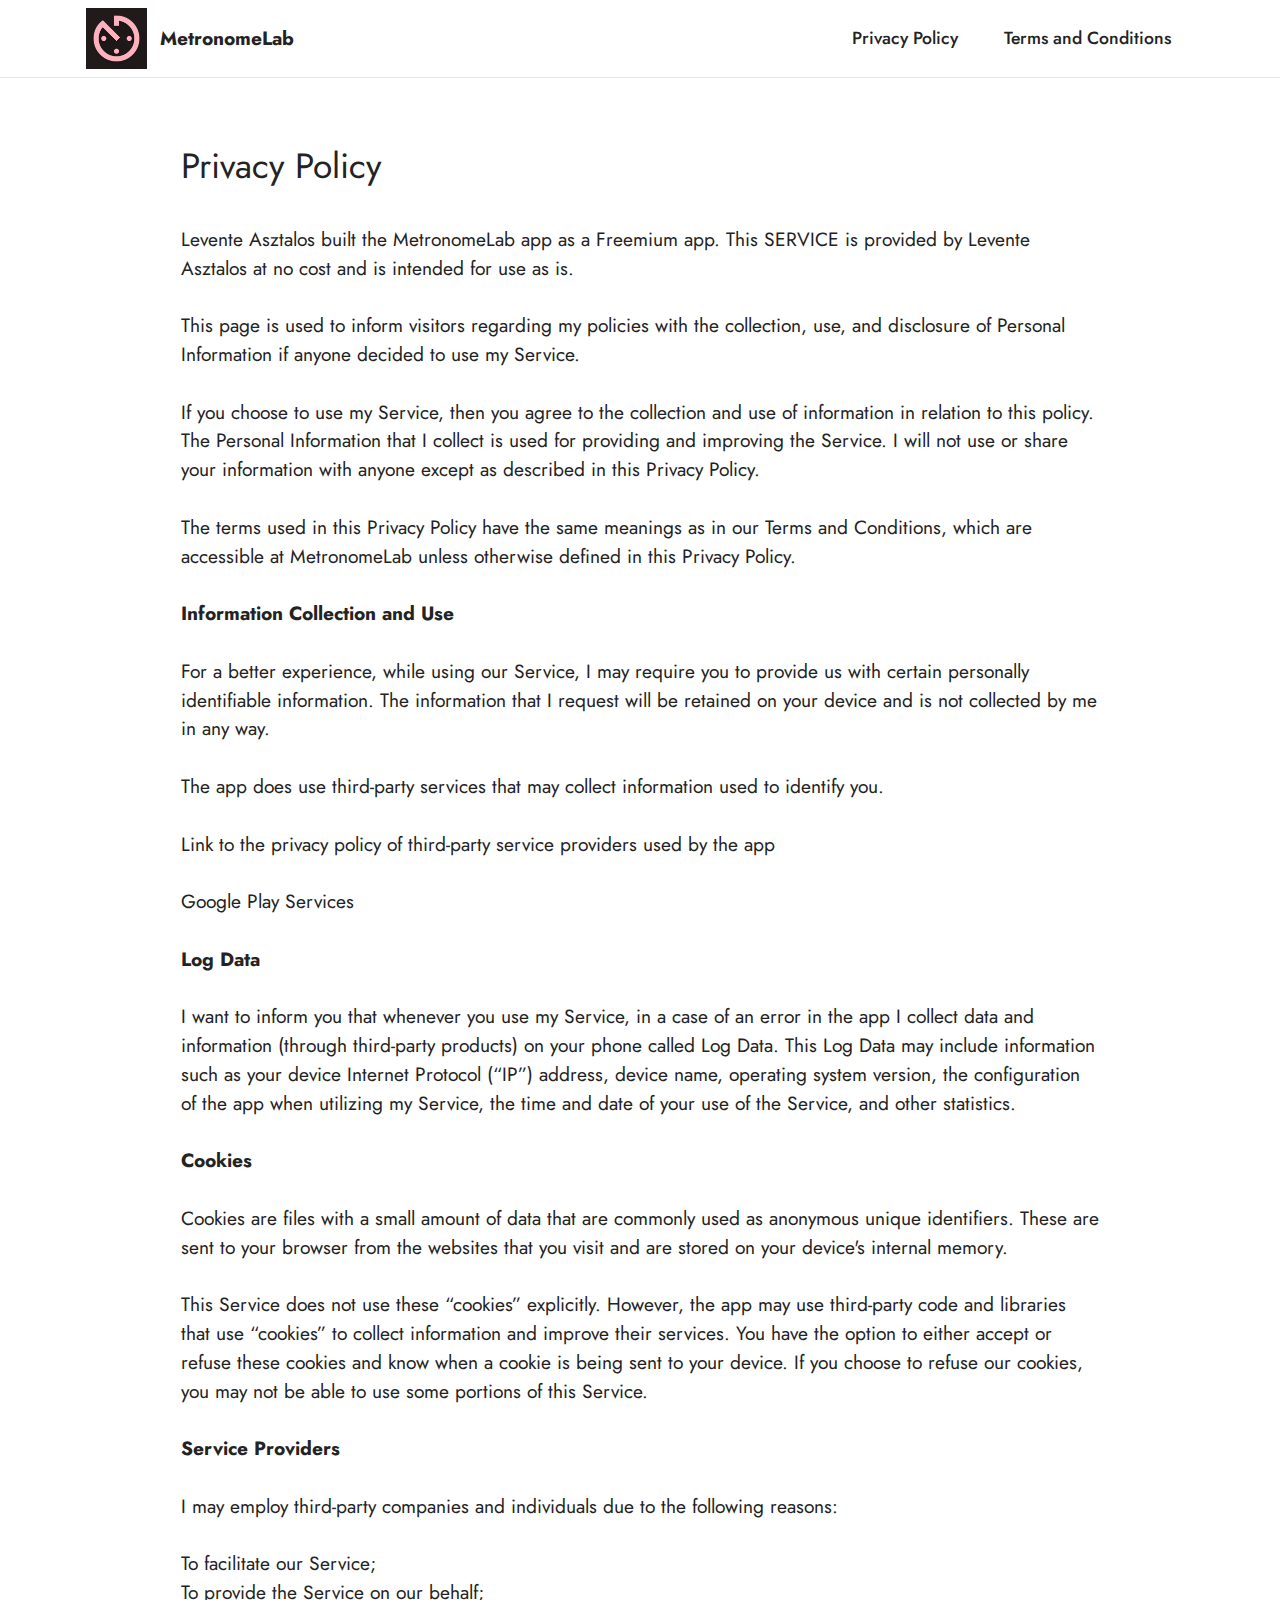
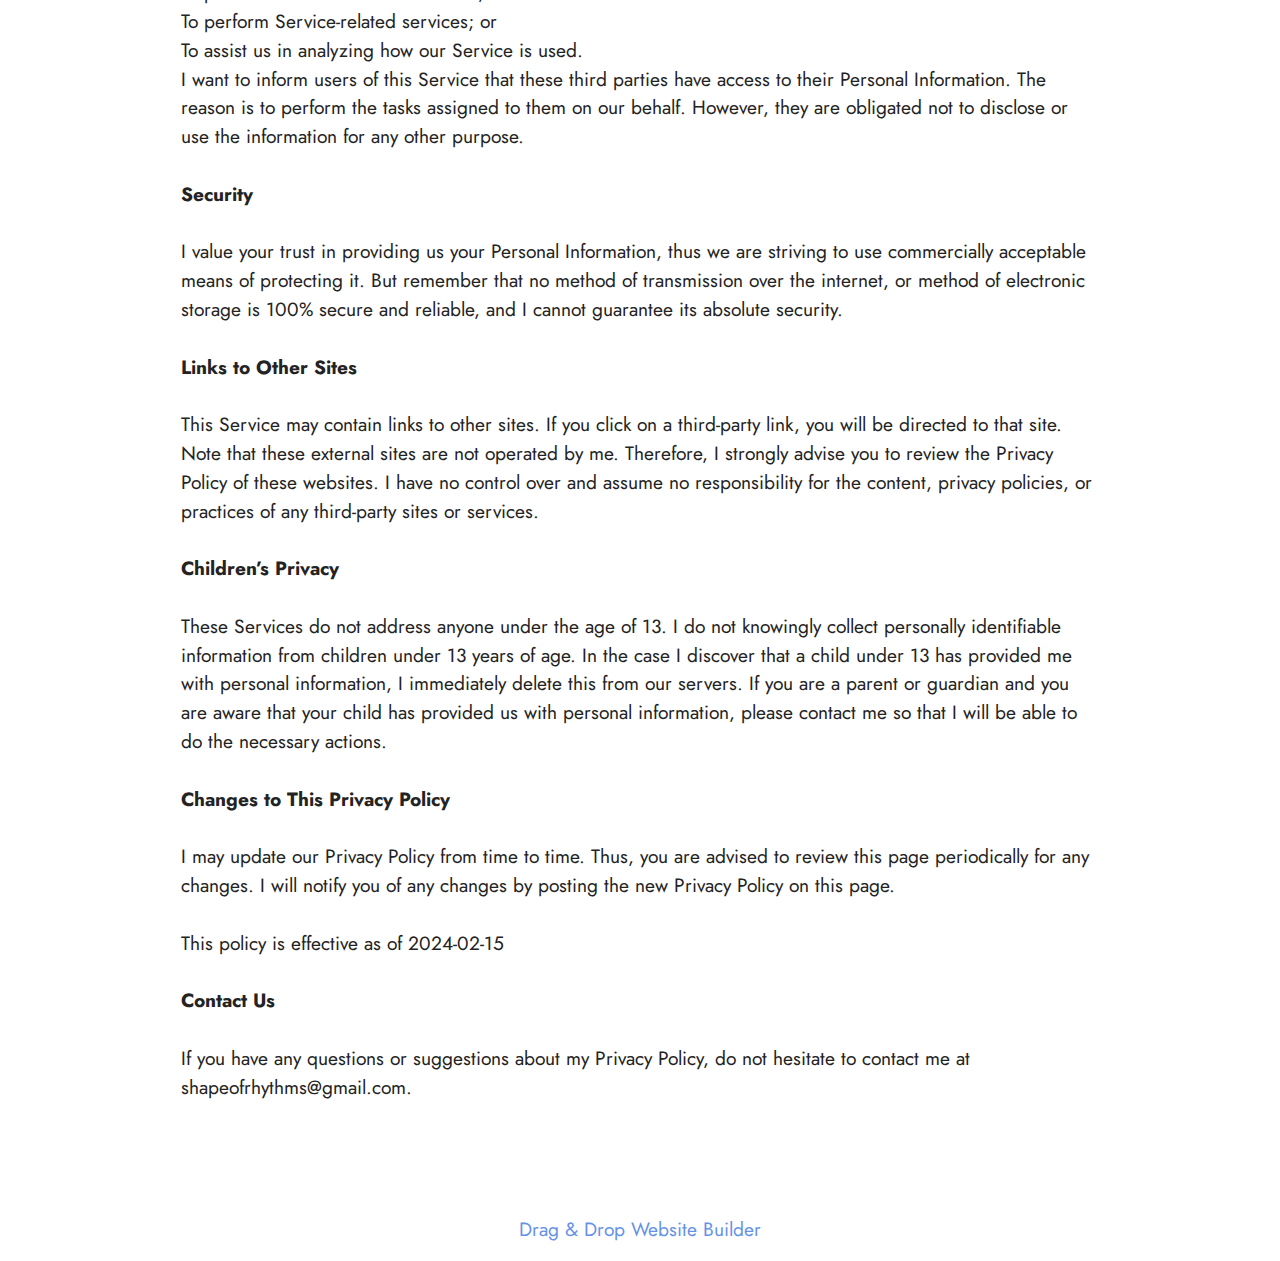
==== commit dd314ba6: "added video" ====
--- a/privacy.html
+++ b/privacy.html
@@ -69,7 +69,7 @@
             </div>
         </div>
     </div>
-</section><section class="display-7" style="padding: 0;align-items: center;justify-content: center;flex-wrap: wrap;    align-content: center;display: flex;position: relative;height: 4rem;"><a href="https://mobiri.se/2223335" style="flex: 1 1;height: 4rem;position: absolute;width: 100%;z-index: 1;"><img alt="" style="height: 4rem;" src="[data-uri]"></a><p style="margin: 0;text-align: center;" class="display-7">&#8204;</p><a style="z-index:1" href="https://mobirise.com/html-builder.html">HTML Maker</a></section><script src="assets/bootstrap/js/bootstrap.bundle.min.js"></script>  <script src="assets/smoothscroll/smooth-scroll.js"></script>  <script src="assets/ytplayer/index.js"></script>  <script src="assets/dropdown/js/navbar-dropdown.js"></script>  <script src="assets/theme/js/script.js"></script>  
+</section><section class="display-7" style="padding: 0;align-items: center;justify-content: center;flex-wrap: wrap;    align-content: center;display: flex;position: relative;height: 4rem;"><a href="https://mobiri.se/2223335" style="flex: 1 1;height: 4rem;position: absolute;width: 100%;z-index: 1;"><img alt="" style="height: 4rem;" src="[data-uri]"></a><p style="margin: 0;text-align: center;" class="display-7">&#8204;</p><a style="z-index:1" href="https://mobirise.com/drag-drop-website-builder.html">Drag & Drop Website Builder</a></section><script src="assets/bootstrap/js/bootstrap.bundle.min.js"></script>  <script src="assets/smoothscroll/smooth-scroll.js"></script>  <script src="assets/ytplayer/index.js"></script>  <script src="assets/dropdown/js/navbar-dropdown.js"></script>  <script src="assets/theme/js/script.js"></script>  
   
   
 </body>
--- a/assets/mobirise/css/mbr-additional.css
+++ b/assets/mobirise/css/mbr-additional.css
@@ -682,83 +682,30 @@
 a {
   transition: color 0.6s;
 }
-.cid-s48MCQYojq {
-  background-image: url("../../../assets/images/background7.jpg");
-}
-.cid-s48MCQYojq .mbr-section-title {
-  text-align: center;
-}
-.cid-s48MCQYojq .mbr-text,
-.cid-s48MCQYojq .mbr-section-btn {
-  color: #232323;
-  text-align: center;
-}
-@media (max-width: 991px) {
-  .cid-s48MCQYojq .mbr-section-title,
-  .cid-s48MCQYojq .mbr-section-btn,
-  .cid-s48MCQYojq .mbr-text {
-    text-align: center;
-  }
-}
-.cid-s48udlf8KU {
-  padding-top: 5rem;
-  padding-bottom: 2rem;
-  background-color: #ffffff;
-}
-.cid-s48udlf8KU .mbr-section-title {
-  text-align: left;
-}
-.cid-s48udlf8KU .mbr-section-subtitle {
-  text-align: left;
-}
-.cid-s48upRUlSD {
-  padding-top: 2rem;
-  padding-bottom: 2rem;
-  background-color: #ffffff;
-}
-@media (max-width: 991px) {
-  .cid-s48upRUlSD .image-wrapper {
-    margin-bottom: 1rem;
-  }
-}
-.cid-s48upRUlSD .row {
-  flex-direction: row-reverse;
-}
-.cid-s48upRUlSD img {
-  width: 100%;
-}
-.cid-s48vaXqeL6 {
-  padding-top: 2rem;
-  padding-bottom: 2rem;
-  background-color: #ffffff;
-}
-.cid-s48vaXqeL6 .mbr-section-title {
-  text-align: left;
-}
-.cid-s48vaXqeL6 .mbr-section-subtitle {
-  text-align: left;
-}
-.cid-s48vnjULo4 {
-  padding-top: 2rem;
-  padding-bottom: 2rem;
-  background-color: #ffffff;
-}
-.cid-s48vnjULo4 .mbr-section-title {
-  text-align: left;
-}
-.cid-s48vnjULo4 .mbr-section-subtitle {
-  text-align: left;
-}
-.cid-s48vrXhP0J {
-  padding-top: 2rem;
+.cid-u94R8emP3Y {
+  padding-top: 6rem;
   padding-bottom: 6rem;
   background-color: #ffffff;
 }
-.cid-s48vrXhP0J .mbr-section-title {
-  text-align: left;
-}
-.cid-s48vrXhP0J .mbr-section-subtitle {
-  text-align: left;
+.cid-u94R8emP3Y .mbr-fallback-image.disabled {
+  display: none;
+}
+.cid-u94R8emP3Y .mbr-fallback-image {
+  display: block;
+  background-size: cover;
+  background-position: center center;
+  width: 100%;
+  height: 100%;
+  position: absolute;
+  top: 0;
+}
+.cid-u94R8emP3Y .video-wrapper iframe {
+  width: 100%;
+}
+.cid-u94R8emP3Y .mbr-section-title,
+.cid-u94R8emP3Y .mbr-section-subtitle,
+.cid-u94R8emP3Y .mbr-text {
+  text-align: center;
 }
 .cid-s48OLK6784 {
   z-index: 1000;
@@ -1102,6 +1049,48 @@
     left: -1rem;
   }
 }
+.cid-u94SsQIOaF {
+  padding-top: 5rem;
+  padding-bottom: 5rem;
+  background-color: #ffffff;
+}
+.cid-u94SsQIOaF .mbr-fallback-image.disabled {
+  display: none;
+}
+.cid-u94SsQIOaF .mbr-fallback-image {
+  display: block;
+  background-size: cover;
+  background-position: center center;
+  width: 100%;
+  height: 100%;
+  position: absolute;
+  top: 0;
+}
+.cid-u94SsQIOaF .mbr-iconfont {
+  display: block;
+  font-size: 5rem;
+  color: #6592e6;
+  margin-bottom: 2rem;
+}
+.cid-u94SsQIOaF .card-wrapper {
+  padding: 3rem;
+  background: #fafafa;
+  border-radius: 4px;
+}
+@media (max-width: 992px) {
+  .cid-u94SsQIOaF .card-wrapper {
+    margin-bottom: 2rem;
+  }
+}
+@media (max-width: 767px) {
+  .cid-u94SsQIOaF .card-wrapper {
+    padding: 3rem 1rem;
+  }
+}
+.cid-u94SsQIOaF .link {
+  color: #6592e6;
+  text-align: center;
+}
 .cid-s48OLK6784 {
   z-index: 1000;
   width: 100%;
--- a/assets/mobirise/css/mbr-additional.css
+++ b/assets/mobirise/css/mbr-additional.css
@@ -682,83 +682,30 @@
 a {
   transition: color 0.6s;
 }
-.cid-s48MCQYojq {
-  background-image: url("../../../assets/images/background7.jpg");
-}
-.cid-s48MCQYojq .mbr-section-title {
-  text-align: center;
-}
-.cid-s48MCQYojq .mbr-text,
-.cid-s48MCQYojq .mbr-section-btn {
-  color: #232323;
-  text-align: center;
-}
-@media (max-width: 991px) {
-  .cid-s48MCQYojq .mbr-section-title,
-  .cid-s48MCQYojq .mbr-section-btn,
-  .cid-s48MCQYojq .mbr-text {
-    text-align: center;
-  }
-}
-.cid-s48udlf8KU {
-  padding-top: 5rem;
-  padding-bottom: 2rem;
-  background-color: #ffffff;
-}
-.cid-s48udlf8KU .mbr-section-title {
-  text-align: left;
-}
-.cid-s48udlf8KU .mbr-section-subtitle {
-  text-align: left;
-}
-.cid-s48upRUlSD {
-  padding-top: 2rem;
-  padding-bottom: 2rem;
-  background-color: #ffffff;
-}
-@media (max-width: 991px) {
-  .cid-s48upRUlSD .image-wrapper {
-    margin-bottom: 1rem;
-  }
-}
-.cid-s48upRUlSD .row {
-  flex-direction: row-reverse;
-}
-.cid-s48upRUlSD img {
-  width: 100%;
-}
-.cid-s48vaXqeL6 {
-  padding-top: 2rem;
-  padding-bottom: 2rem;
-  background-color: #ffffff;
-}
-.cid-s48vaXqeL6 .mbr-section-title {
-  text-align: left;
-}
-.cid-s48vaXqeL6 .mbr-section-subtitle {
-  text-align: left;
-}
-.cid-s48vnjULo4 {
-  padding-top: 2rem;
-  padding-bottom: 2rem;
-  background-color: #ffffff;
-}
-.cid-s48vnjULo4 .mbr-section-title {
-  text-align: left;
-}
-.cid-s48vnjULo4 .mbr-section-subtitle {
-  text-align: left;
-}
-.cid-s48vrXhP0J {
-  padding-top: 2rem;
+.cid-u94R8emP3Y {
+  padding-top: 6rem;
   padding-bottom: 6rem;
   background-color: #ffffff;
 }
-.cid-s48vrXhP0J .mbr-section-title {
-  text-align: left;
-}
-.cid-s48vrXhP0J .mbr-section-subtitle {
-  text-align: left;
+.cid-u94R8emP3Y .mbr-fallback-image.disabled {
+  display: none;
+}
+.cid-u94R8emP3Y .mbr-fallback-image {
+  display: block;
+  background-size: cover;
+  background-position: center center;
+  width: 100%;
+  height: 100%;
+  position: absolute;
+  top: 0;
+}
+.cid-u94R8emP3Y .video-wrapper iframe {
+  width: 100%;
+}
+.cid-u94R8emP3Y .mbr-section-title,
+.cid-u94R8emP3Y .mbr-section-subtitle,
+.cid-u94R8emP3Y .mbr-text {
+  text-align: center;
 }
 .cid-s48OLK6784 {
   z-index: 1000;
@@ -1102,6 +1049,48 @@
     left: -1rem;
   }
 }
+.cid-u94SsQIOaF {
+  padding-top: 5rem;
+  padding-bottom: 5rem;
+  background-color: #ffffff;
+}
+.cid-u94SsQIOaF .mbr-fallback-image.disabled {
+  display: none;
+}
+.cid-u94SsQIOaF .mbr-fallback-image {
+  display: block;
+  background-size: cover;
+  background-position: center center;
+  width: 100%;
+  height: 100%;
+  position: absolute;
+  top: 0;
+}
+.cid-u94SsQIOaF .mbr-iconfont {
+  display: block;
+  font-size: 5rem;
+  color: #6592e6;
+  margin-bottom: 2rem;
+}
+.cid-u94SsQIOaF .card-wrapper {
+  padding: 3rem;
+  background: #fafafa;
+  border-radius: 4px;
+}
+@media (max-width: 992px) {
+  .cid-u94SsQIOaF .card-wrapper {
+    margin-bottom: 2rem;
+  }
+}
+@media (max-width: 767px) {
+  .cid-u94SsQIOaF .card-wrapper {
+    padding: 3rem 1rem;
+  }
+}
+.cid-u94SsQIOaF .link {
+  color: #6592e6;
+  text-align: center;
+}
 .cid-s48OLK6784 {
   z-index: 1000;
   width: 100%;
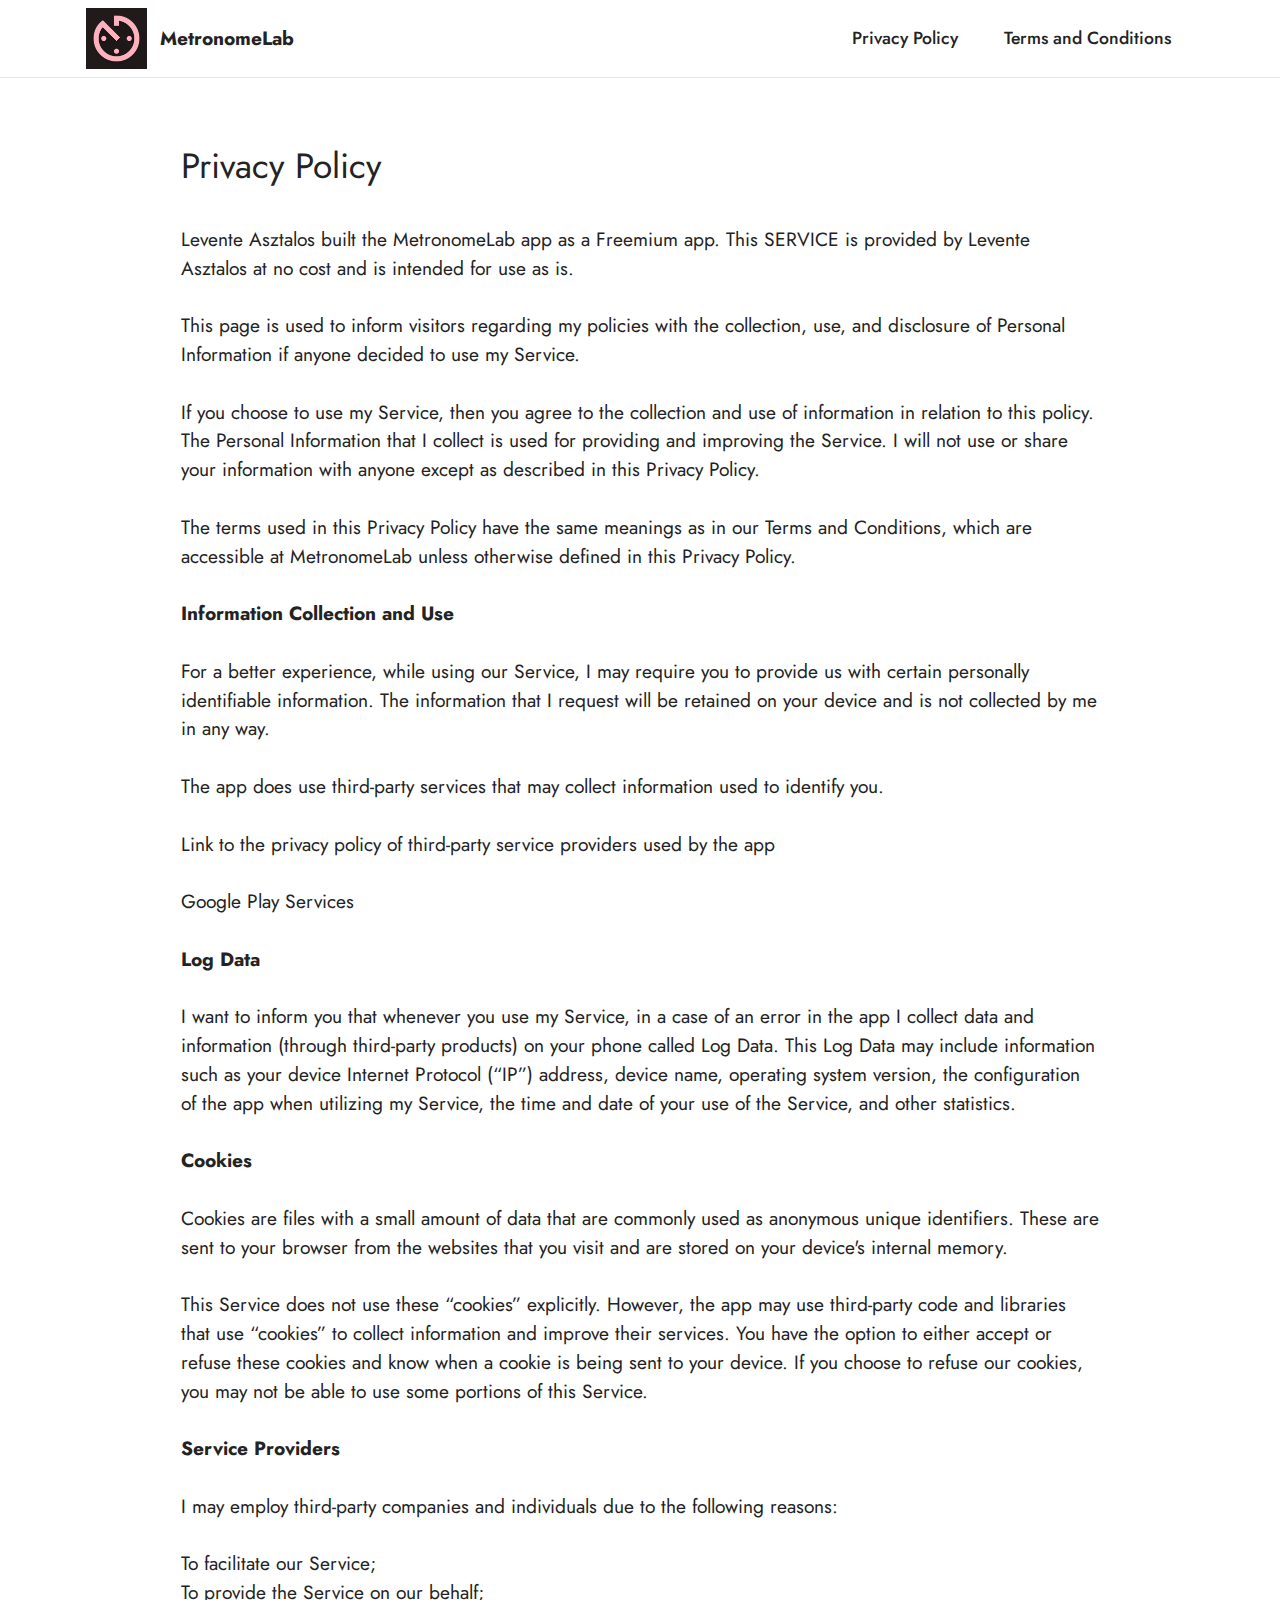
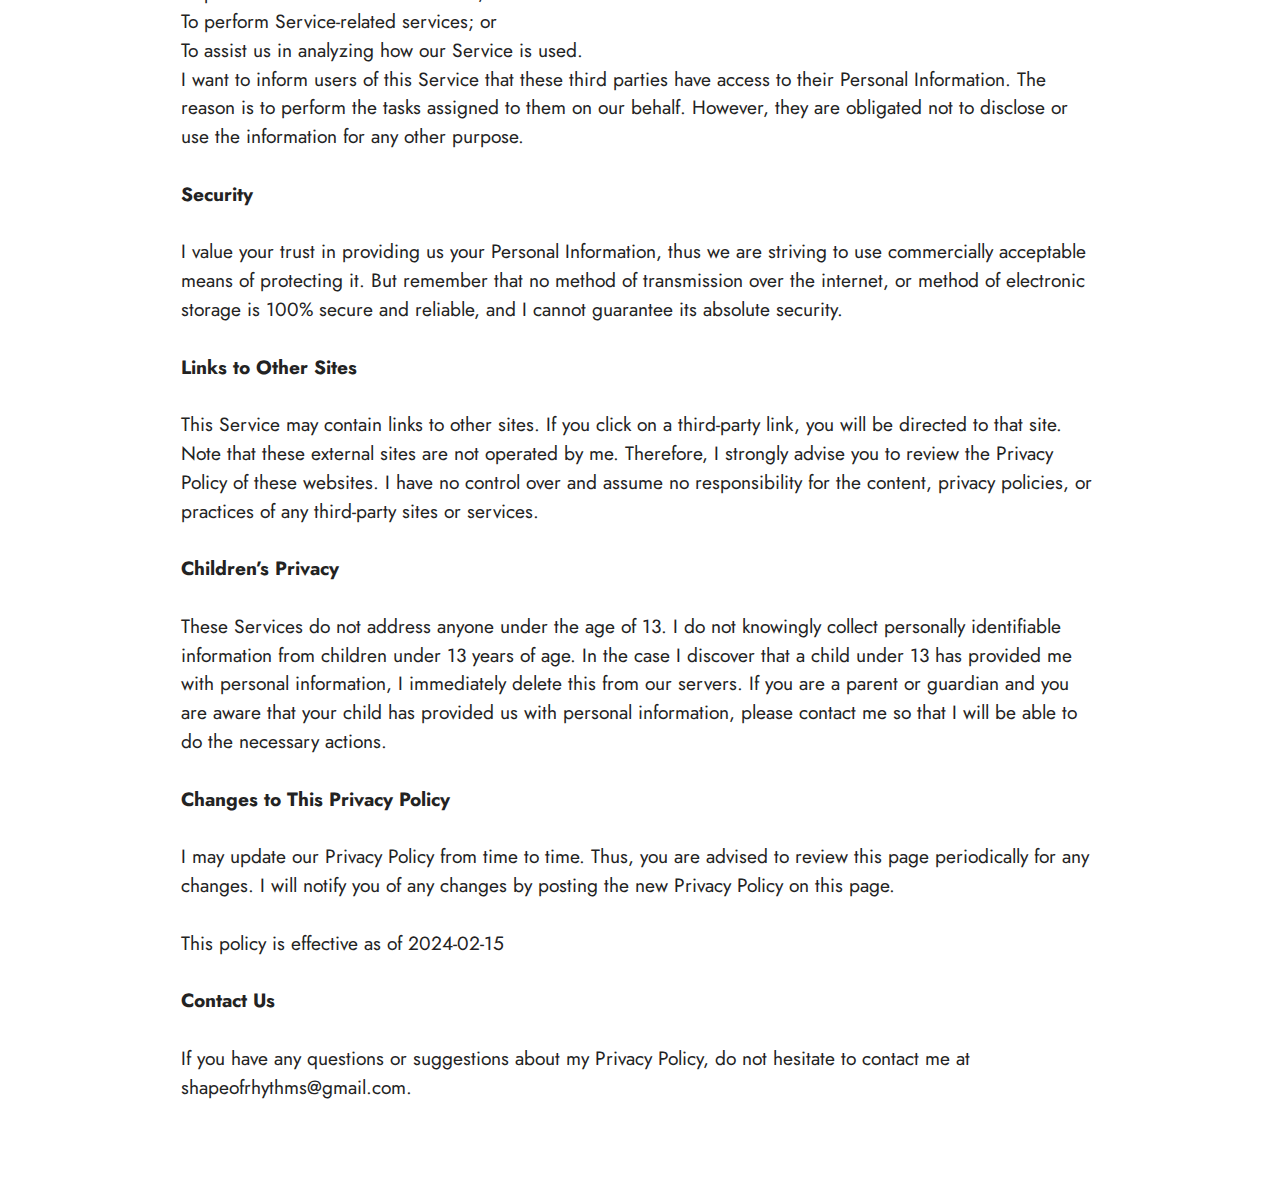
==== commit 1a5b8d20: "try remove html" ====
--- a/privacy.html
+++ b/privacy.html
@@ -37,7 +37,7 @@
                         <img src="assets/images/appiconios-marketing-121x121.png" alt="Mobirise Website Builder" style="height: 3.8rem;">
                     </a>
                 </span>
-                <span class="navbar-caption-wrap"><a class="navbar-caption text-black text-primary display-7" href="index.html">MetronomeLab</a></span>
+                <span class="navbar-caption-wrap"><a class="navbar-caption text-black text-primary display-7" href="index">MetronomeLab</a></span>
             </div>
             <button class="navbar-toggler" type="button" data-toggle="collapse" data-bs-toggle="collapse" data-target="#navbarSupportedContent" data-bs-target="#navbarSupportedContent" aria-controls="navbarNavAltMarkup" aria-expanded="false" aria-label="Toggle navigation">
                 <div class="hamburger">
@@ -48,8 +48,8 @@
                 </div>
             </button>
             <div class="collapse navbar-collapse" id="navbarSupportedContent">
-                <ul class="navbar-nav nav-dropdown nav-right" data-app-modern-menu="true"><li class="nav-item"><a class="nav-link link text-black text-primary display-4" href="privacy.html">Privacy Policy</a></li>
-                    <li class="nav-item"><a class="nav-link link text-black text-primary display-4" href="terms.html">Terms and Conditions</a></li></ul>
+                <ul class="navbar-nav nav-dropdown nav-right" data-app-modern-menu="true"><li class="nav-item"><a class="nav-link link text-black text-primary display-4" href="privacy">Privacy Policy</a></li>
+                    <li class="nav-item"><a class="nav-link link text-black text-primary display-4" href="terms">Terms and Conditions</a></li></ul>
                 
                 
             </div>
@@ -69,8 +69,7 @@
             </div>
         </div>
     </div>
-</section><section class="display-7" style="padding: 0;align-items: center;justify-content: center;flex-wrap: wrap;    align-content: center;display: flex;position: relative;height: 4rem;"><a href="https://mobiri.se/2223335" style="flex: 1 1;height: 4rem;position: absolute;width: 100%;z-index: 1;"><img alt="" style="height: 4rem;" src="[data-uri]"></a><p style="margin: 0;text-align: center;" class="display-7">&#8204;</p><a style="z-index:1" href="https://mobirise.com/drag-drop-website-builder.html">Drag & Drop Website Builder</a></section><script src="assets/bootstrap/js/bootstrap.bundle.min.js"></script>  <script src="assets/smoothscroll/smooth-scroll.js"></script>  <script src="assets/ytplayer/index.js"></script>  <script src="assets/dropdown/js/navbar-dropdown.js"></script>  <script src="assets/theme/js/script.js"></script>  
-  
+ 
   
 </body>
 </html>